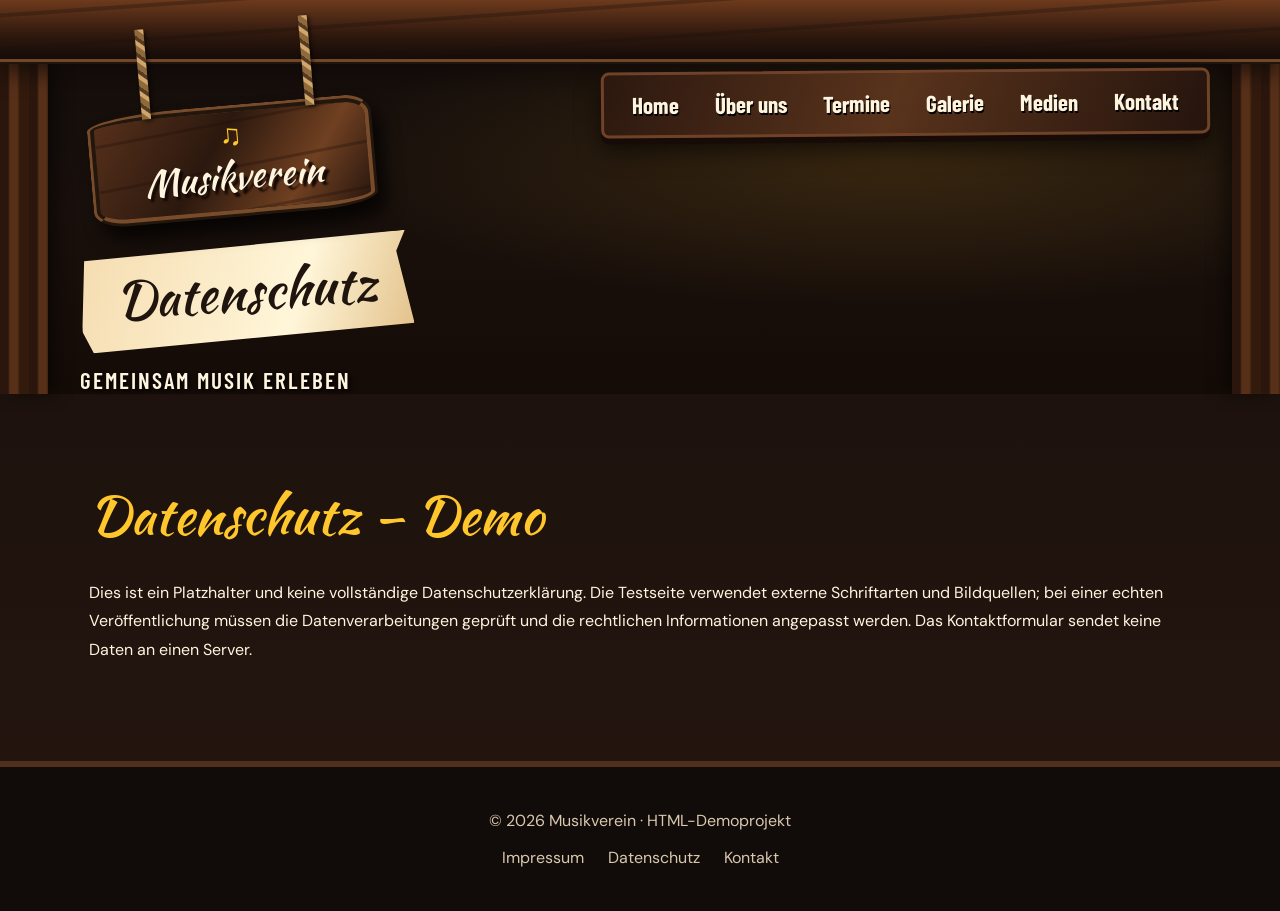
==== datenschutz.html @ 799cf987 "Add responsive music club demo: datenschutz.html" ====
<!doctype html><html lang="de"><head><meta charset="utf-8"><meta name="viewport" content="width=device-width,initial-scale=1"><meta name="description" content="Kreative HTML-Demowebseite für einen Musikverein – responsive und unabhängig von einem CMS."><title>Datenschutz | Musikverein Demo</title><link rel="stylesheet" href="assets/style.css"></head><body><div class="site"><header class="masthead inner-hero"><div class="timber-top"></div><div class="timber-side left"></div><div class="timber-side right"></div><div class="nav-wrap"><button class="menu-toggle" aria-label="Menü öffnen" aria-expanded="false" aria-controls="main-menu">☰</button><nav class="nav" id="main-menu" aria-label="Hauptnavigation"><a href="index.html" >Home</a><a href="ueber-uns.html" >Über uns</a><a href="termine.html" >Termine</a><a href="galerie.html" >Galerie</a><a href="medien.html" >Medien</a><a href="kontakt.html" >Kontakt</a></nav></div><div class="hanging-sign" aria-label="Musikverein"><div class="horn">♫</div><strong>Musikverein</strong></div><div class="hero-copy"><div class="brush-title"><h1>Datenschutz</h1></div><p>GEMEINSAM MUSIK ERLEBEN</p></div></header><main class="content"><h2 class="section-title">Datenschutz – Demo</h2><p>Dies ist ein Platzhalter und keine vollständige Datenschutzerklärung. Die Testseite verwendet externe Schriftarten und Bildquellen; bei einer echten Veröffentlichung müssen die Datenverarbeitungen geprüft und die rechtlichen Informationen angepasst werden. Das Kontaktformular sendet keine Daten an einen Server.</p></main><footer class="footer"><p>© <span id="year">2026</span> Musikverein · HTML-Demoprojekt</p><p><a href="impressum.html">Impressum</a> <a href="datenschutz.html">Datenschutz</a> <a href="kontakt.html">Kontakt</a></p></footer></div><script src="assets/script.js"></script><script>document.getElementById('year').textContent=new Date().getFullYear()</script></body></html>
---- assets/style.css ----
@import url('https://fonts.googleapis.com/css2?family=Barlow+Condensed:wght@400;500;600;700;800&family=DM+Sans:wght@400;500;600;700&family=Kaushan+Script&display=swap');
:root{--gold:#ffc72b;--cream:#fff5df;--dark:#21150f;--wood:#3b2113}*{box-sizing:border-box}html{scroll-behavior:smooth}body{margin:0;background:#160f0c;color:var(--cream);font-family:'DM Sans',sans-serif}a{color:inherit;text-decoration:none}button,input,textarea{font:inherit}.site{min-height:100vh;overflow:hidden;background:linear-gradient(#160f0c,#26160f)}.masthead{position:relative;min-height:690px;background:linear-gradient(180deg,rgba(10,7,5,.25),rgba(13,9,6,.1) 52%,rgba(19,10,5,.85)),url('https://images.unsplash.com/photo-1464822759023-fed622ff2c3b?auto=format&fit=crop&w=2000&q=85') center 46%/cover}.masthead:before{content:"";position:absolute;inset:0;pointer-events:none;background:radial-gradient(ellipse at 70% 40%,rgba(255,180,40,.14),transparent 45%)}.timber-top{position:absolute;top:0;left:0;right:0;height:64px;background:repeating-linear-gradient(176deg,transparent 0 13px,#1b100b55 14px 17px,transparent 18px 34px),linear-gradient(#6d3a1c,#30190e 58%,#140b08);box-shadow:0 10px 18px #100a08aa;border-bottom:5px ridge #75472a;z-index:2}.timber-side{position:absolute;top:0;bottom:0;width:48px;background:repeating-linear-gradient(90deg,#2a160c 0 8px,#583019 10px 17px,#321a0d 20px 29px);box-shadow:8px 0 18px #0007;z-index:1}.timber-side.left{left:0}.timber-side.right{right:0;box-shadow:-8px 0 18px #0007}.nav-wrap{position:relative;z-index:5;display:flex;justify-content:flex-end;max-width:1450px;margin:auto;padding:70px 70px 0 380px}.nav{display:flex;align-items:center;gap:4px;background:linear-gradient(110deg,#2c180f,#59331c 48%,#25140d);border:3px solid #704329;box-shadow:0 6px 0 #160b07,0 12px 24px #0009;border-radius:8px;padding:8px 12px;transform:rotate(-.5deg)}.nav a{font:700 23px 'Barlow Condensed',sans-serif;padding:8px 16px;white-space:nowrap;text-shadow:1px 2px #000}.nav a:hover,.nav a.active{color:#191009;background:var(--gold);clip-path:polygon(4% 0,100% 7%,96% 100%,0 92%);text-shadow:none}.menu-toggle{display:none}.hanging-sign{position:absolute;z-index:4;left:max(7%,calc((100% - 1300px)/2));top:110px;width:min(420px,37vw);transform:rotate(-5deg);background:repeating-linear-gradient(174deg,transparent 0 22px,#1d0d0750 23px 25px,transparent 26px 45px),linear-gradient(125deg,#56301b,#2b180e 42%,#704021 75%,#29170f);border:7px ridge #784c2a;border-radius:35% 10% 22% 12% / 13% 17% 13% 15%;padding:20px 25px 28px;text-align:center;box-shadow:8px 14px 18px #000b}.hanging-sign:before,.hanging-sign:after{content:"";position:absolute;bottom:100%;width:9px;height:130px;background:repeating-linear-gradient(40deg,#8d693b 0 5px,#d1a66a 6px 9px,#563b22 10px 13px);box-shadow:2px 2px 4px #0009}.hanging-sign:before{left:18%}.hanging-sign:after{right:18%}.hanging-sign .horn{font-size:49px;color:var(--gold);line-height:1}.hanging-sign strong{display:block;font:clamp(36px,4.2vw,65px) 'Kaushan Script',cursive;text-shadow:3px 4px 2px #120804}.hero-copy{position:relative;z-index:3;max-width:1260px;margin:245px auto 0;padding:0 70px}.brush-title{display:inline-block;max-width:720px;background:linear-gradient(110deg,#f5dcb0,#fff6d9 65%,#e3c18a);color:#1f150e;padding:18px 35px;transform:rotate(-4deg);clip-path:polygon(2% 9%,99% 0,96% 20%,100% 92%,3% 100%,0 78%);box-shadow:0 10px 20px #0005}.brush-title h1{margin:0;font:clamp(29px,4.4vw,64px) 'Kaushan Script',cursive;line-height:1.28}.brush-title h1 span{display:block;color:#68461a}.hero-copy p{font:600 23px 'Barlow Condensed',sans-serif;text-shadow:2px 2px 4px #000;letter-spacing:2px}.wood-deck{position:relative;z-index:4;margin:-55px auto 0;max-width:1400px;padding:24px 6% 34px;background:repeating-linear-gradient(178deg,transparent 0 21px,#120a0655 22px 26px,transparent 27px 51px),linear-gradient(110deg,#58331c,#2b190f 45%,#684025);border-top:12px ridge #7b4b2d;border-bottom:12px ridge #5c351c;box-shadow:0 -12px 24px #0009,0 15px 35px #0009}.quicklinks{display:grid;grid-template-columns:repeat(4,1fr);gap:22px}.quicklink{background:linear-gradient(140deg,#704325,#29180e 65%,#54321d);border:3px solid #86522e;border-radius:9px;box-shadow:inset 0 0 0 2px #2b160c,5px 8px 10px #0007;text-align:center;padding:18px 10px;transition:transform .2s}.quicklink:hover{transform:translateY(-6px)}.quicklink svg{width:38px;height:38px;stroke:var(--cream);stroke-width:1.7;fill:none;display:block;margin:0 auto 5px}.quicklink span{font:700 27px 'Barlow Condensed',sans-serif}.content{max-width:1150px;margin:auto;padding:60px 24px 80px}.section-title{font:clamp(34px,5vw,53px) 'Kaushan Script',cursive;color:var(--gold);margin:0 0 26px}.lead{font-size:19px;line-height:1.8;max-width:780px}.content p{line-height:1.8}.two-col{display:grid;grid-template-columns:1fr 1fr;gap:38px;align-items:center}.photo{width:100%;height:320px;object-fit:cover;border:8px solid #50301e;box-shadow:0 12px 30px #0008;transform:rotate(-1deg)}.panel{padding:28px;background:linear-gradient(135deg,#3c2417,#21140e);border:1px solid #6a452b;border-radius:5px}.button{display:inline-block;background:var(--gold);color:#20140b;font-weight:800;padding:12px 23px;border:0;border-radius:3px;cursor:pointer}.events{display:grid;gap:15px}.event{display:flex;gap:24px;align-items:center;padding:19px 22px;background:#342015;border-left:6px solid var(--gold)}.event time{color:var(--gold);font:800 28px 'Barlow Condensed',sans-serif;min-width:105px}.event h3{margin:0 0 5px}.event p{margin:0}.gallery{display:grid;grid-template-columns:repeat(3,1fr);gap:18px}.gallery button{padding:0;background:none;border:5px solid #62402b;cursor:pointer;overflow:hidden}.gallery img{width:100%;height:220px;object-fit:cover;display:block;transition:transform .3s}.gallery button:hover img{transform:scale(1.06)}dialog{max-width:min(95vw,1000px);border:0;padding:8px;background:#1a100b;color:white}dialog img{max-width:100%;max-height:80vh;display:block}dialog::backdrop{background:#000d}.close-dialog{float:right;background:var(--gold);border:0;padding:8px 15px;cursor:pointer}.footer{background:#110c09;border-top:6px solid #50301c;text-align:center;padding:27px 15px;color:#d9c7ae}.footer a{margin:0 10px}.footer a:hover{text-decoration:underline}.inner-hero{min-height:365px}.inner-hero .hero-copy{margin-top:105px}.inner-hero .hanging-sign{top:105px;width:285px;padding:8px}.inner-hero .hanging-sign:before,.inner-hero .hanging-sign:after{height:90px}.inner-hero .hanging-sign strong{font-size:36px}.inner-hero .hanging-sign .horn{font-size:30px}.inner-hero .brush-title h1{font-size:clamp(32px,4vw,53px)}.inner-hero .wood-deck{display:none}.contact-grid{display:grid;grid-template-columns:1fr 1fr;gap:30px}.field{display:block;margin:0 0 18px}.field span{display:block;margin-bottom:6px}.field input,.field textarea{width:100%;padding:12px;background:#fff9ed;color:#20150d;border:2px solid #9c754b}.notice{color:#e9c98a;font-size:14px}.video-placeholder{min-height:230px;display:grid;place-items:center;background:linear-gradient(#0008,#0008),url('https://images.unsplash.com/photo-1493225457124-a3eb161ffa5f?auto=format&fit=crop&w=1000&q=80') center/cover;text-align:center;border:4px solid #67452a}.video-placeholder strong{font:700 35px 'Barlow Condensed',sans-serif}@media(max-width:900px){.nav-wrap{padding:75px 28px 0;justify-content:flex-end}.nav a{font-size:20px;padding:7px 9px}.hanging-sign{left:35px;width:300px;top:140px}.hero-copy{margin-top:305px;padding:0 35px}.masthead{min-height:740px}.inner-hero{min-height:430px}.inner-hero .hero-copy{margin-top:230px}.quicklinks{gap:12px}}@media(max-width:650px){.timber-top{height:55px}.timber-side{width:19px}.masthead{min-height:650px;background-position:58% center}.nav-wrap{padding:67px 24px 0}.menu-toggle{display:block;background:var(--gold);border:3px solid #4a2a16;border-radius:4px;color:#1d120a;padding:8px 14px;font-size:26px;cursor:pointer;position:relative;z-index:10}.nav{display:none;position:absolute;top:120px;right:24px;left:24px;transform:none;flex-direction:column;align-items:stretch;padding:10px}.nav.open{display:flex}.nav a{font-size:25px;padding:10px 18px}.hanging-sign{top:95px;left:32px;width:225px;padding:8px 14px 12px;border-width:4px}.hanging-sign:before,.hanging-sign:after{height:80px;width:6px}.hanging-sign strong{font-size:32px}.hanging-sign .horn{font-size:28px}.hero-copy{margin-top:275px;padding:0 26px}.brush-title{padding:13px 22px}.brush-title h1{font-size:clamp(28px,8vw,44px)}.hero-copy p{font-size:18px}.wood-deck{margin:-22px 0 0;padding:23px 22px}.quicklinks{grid-template-columns:repeat(2,1fr);gap:13px}.quicklink{padding:14px 5px}.quicklink span{font-size:23px}.quicklink svg{width:30px;height:30px}.content{padding:42px 22px 65px}.two-col,.contact-grid{grid-template-columns:1fr}.gallery{grid-template-columns:repeat(2,1fr);gap:10px}.gallery img{height:155px}.event{gap:12px;padding:14px}.event time{font-size:22px;min-width:76px}.inner-hero{min-height:440px}.inner-hero .hero-copy{margin-top:230px}.inner-hero .hanging-sign{top:95px;width:210px}.inner-hero .hanging-sign strong{font-size:30px}.footer a{display:inline-block;margin:6px}}@media(prefers-reduced-motion:reduce){*,*:before,*:after{scroll-behavior:auto!important;transition:none!important}}
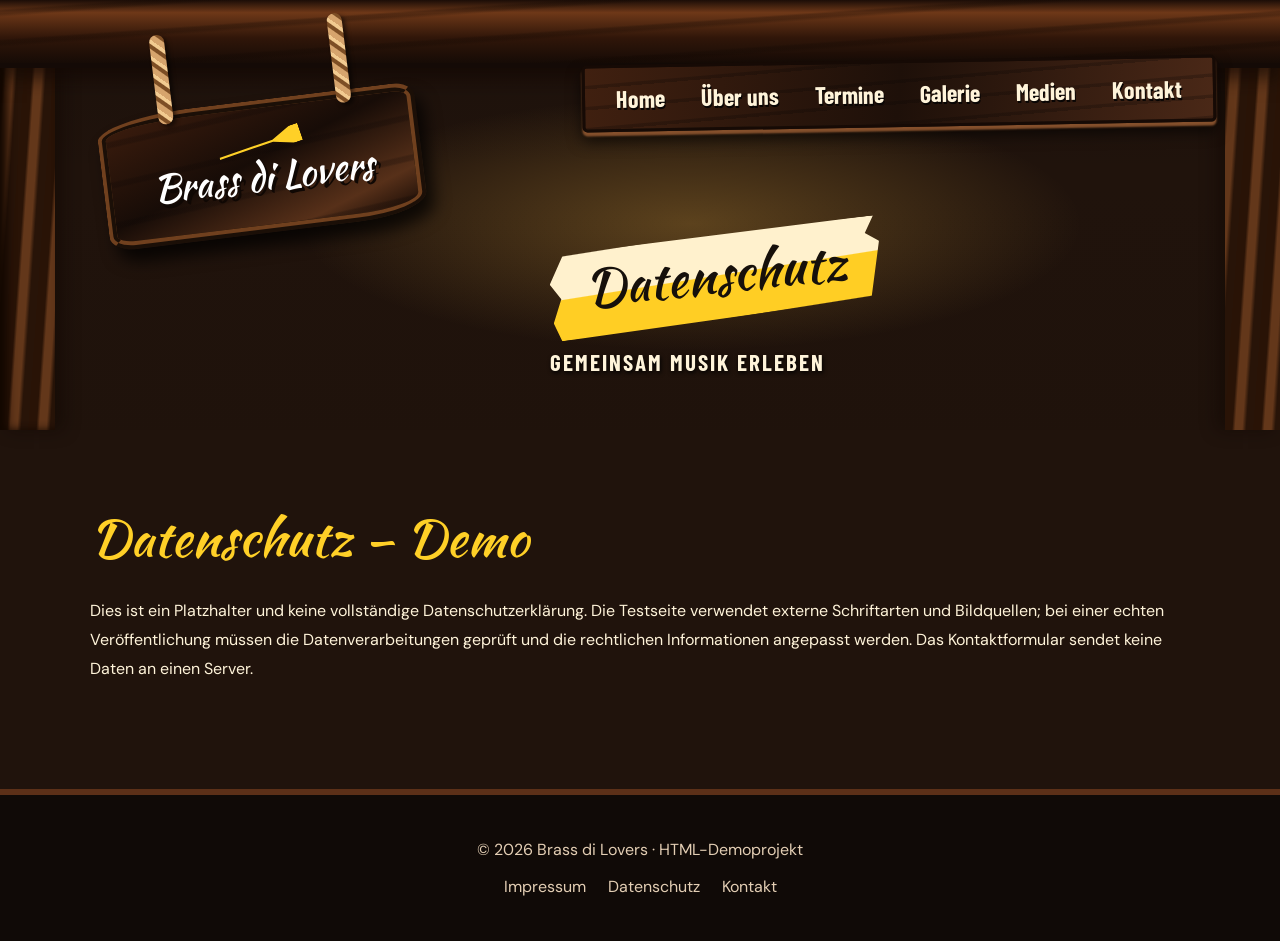
==== commit cc249cde: "Align page branding with Brass di Lovers reference" ====
--- a/datenschutz.html
+++ b/datenschutz.html
@@ -1 +1 @@
-<!doctype html><html lang="de"><head><meta charset="utf-8"><meta name="viewport" content="width=device-width,initial-scale=1"><meta name="description" content="Kreative HTML-Demowebseite für einen Musikverein – responsive und unabhängig von einem CMS."><title>Datenschutz | Musikverein Demo</title><link rel="stylesheet" href="assets/style.css"></head><body><div class="site"><header class="masthead inner-hero"><div class="timber-top"></div><div class="timber-side left"></div><div class="timber-side right"></div><div class="nav-wrap"><button class="menu-toggle" aria-label="Menü öffnen" aria-expanded="false" aria-controls="main-menu">☰</button><nav class="nav" id="main-menu" aria-label="Hauptnavigation"><a href="index.html" >Home</a><a href="ueber-uns.html" >Über uns</a><a href="termine.html" >Termine</a><a href="galerie.html" >Galerie</a><a href="medien.html" >Medien</a><a href="kontakt.html" >Kontakt</a></nav></div><div class="hanging-sign" aria-label="Musikverein"><div class="horn">♫</div><strong>Musikverein</strong></div><div class="hero-copy"><div class="brush-title"><h1>Datenschutz</h1></div><p>GEMEINSAM MUSIK ERLEBEN</p></div></header><main class="content"><h2 class="section-title">Datenschutz – Demo</h2><p>Dies ist ein Platzhalter und keine vollständige Datenschutzerklärung. Die Testseite verwendet externe Schriftarten und Bildquellen; bei einer echten Veröffentlichung müssen die Datenverarbeitungen geprüft und die rechtlichen Informationen angepasst werden. Das Kontaktformular sendet keine Daten an einen Server.</p></main><footer class="footer"><p>© <span id="year">2026</span> Musikverein · HTML-Demoprojekt</p><p><a href="impressum.html">Impressum</a> <a href="datenschutz.html">Datenschutz</a> <a href="kontakt.html">Kontakt</a></p></footer></div><script src="assets/script.js"></script><script>document.getElementById('year').textContent=new Date().getFullYear()</script></body></html>+<!doctype html><html lang="de"><head><meta charset="utf-8"><meta name="viewport" content="width=device-width,initial-scale=1"><meta name="description" content="Kreative HTML-Demowebseite für einen Musikverein – responsive und unabhängig von einem CMS."><title>Datenschutz | Brass di Lovers Demo</title><link rel="stylesheet" href="assets/style.css"></head><body><div class="site"><header class="masthead inner-hero"><div class="timber-top"></div><div class="timber-side left"></div><div class="timber-side right"></div><div class="nav-wrap"><button class="menu-toggle" aria-label="Menü öffnen" aria-expanded="false" aria-controls="main-menu">☰</button><nav class="nav" id="main-menu" aria-label="Hauptnavigation"><a href="index.html" >Home</a><a href="ueber-uns.html" >Über uns</a><a href="termine.html" >Termine</a><a href="galerie.html" >Galerie</a><a href="medien.html" >Medien</a><a href="kontakt.html" >Kontakt</a></nav></div><div class="hanging-sign" aria-label="Brass di Lovers"><div class="horn">♫</div><strong>Brass di Lovers</strong></div><div class="hero-copy"><div class="brush-title"><h1>Datenschutz</h1></div><p>GEMEINSAM MUSIK ERLEBEN</p></div></header><main class="content"><h2 class="section-title">Datenschutz – Demo</h2><p>Dies ist ein Platzhalter und keine vollständige Datenschutzerklärung. Die Testseite verwendet externe Schriftarten und Bildquellen; bei einer echten Veröffentlichung müssen die Datenverarbeitungen geprüft und die rechtlichen Informationen angepasst werden. Das Kontaktformular sendet keine Daten an einen Server.</p></main><footer class="footer"><p>© <span id="year">2026</span> Brass di Lovers · HTML-Demoprojekt</p><p><a href="impressum.html">Impressum</a> <a href="datenschutz.html">Datenschutz</a> <a href="kontakt.html">Kontakt</a></p></footer></div><script src="assets/script.js"></script><script>document.getElementById('year').textContent=new Date().getFullYear()</script></body></html>
--- a/assets/style.css
+++ b/assets/style.css
@@ -1,2 +1,5 @@
-@import url('https://fonts.googleapis.com/css2?family=Barlow+Condensed:wght@400;500;600;700;800&family=DM+Sans:wght@400;500;600;700&family=Kaushan+Script&display=swap');
-:root{--gold:#ffc72b;--cream:#fff5df;--dark:#21150f;--wood:#3b2113}*{box-sizing:border-box}html{scroll-behavior:smooth}body{margin:0;background:#160f0c;color:var(--cream);font-family:'DM Sans',sans-serif}a{color:inherit;text-decoration:none}button,input,textarea{font:inherit}.site{min-height:100vh;overflow:hidden;background:linear-gradient(#160f0c,#26160f)}.masthead{position:relative;min-height:690px;background:linear-gradient(180deg,rgba(10,7,5,.25),rgba(13,9,6,.1) 52%,rgba(19,10,5,.85)),url('https://images.unsplash.com/photo-1464822759023-fed622ff2c3b?auto=format&fit=crop&w=2000&q=85') center 46%/cover}.masthead:before{content:"";position:absolute;inset:0;pointer-events:none;background:radial-gradient(ellipse at 70% 40%,rgba(255,180,40,.14),transparent 45%)}.timber-top{position:absolute;top:0;left:0;right:0;height:64px;background:repeating-linear-gradient(176deg,transparent 0 13px,#1b100b55 14px 17px,transparent 18px 34px),linear-gradient(#6d3a1c,#30190e 58%,#140b08);box-shadow:0 10px 18px #100a08aa;border-bottom:5px ridge #75472a;z-index:2}.timber-side{position:absolute;top:0;bottom:0;width:48px;background:repeating-linear-gradient(90deg,#2a160c 0 8px,#583019 10px 17px,#321a0d 20px 29px);box-shadow:8px 0 18px #0007;z-index:1}.timber-side.left{left:0}.timber-side.right{right:0;box-shadow:-8px 0 18px #0007}.nav-wrap{position:relative;z-index:5;display:flex;justify-content:flex-end;max-width:1450px;margin:auto;padding:70px 70px 0 380px}.nav{display:flex;align-items:center;gap:4px;background:linear-gradient(110deg,#2c180f,#59331c 48%,#25140d);border:3px solid #704329;box-shadow:0 6px 0 #160b07,0 12px 24px #0009;border-radius:8px;padding:8px 12px;transform:rotate(-.5deg)}.nav a{font:700 23px 'Barlow Condensed',sans-serif;padding:8px 16px;white-space:nowrap;text-shadow:1px 2px #000}.nav a:hover,.nav a.active{color:#191009;background:var(--gold);clip-path:polygon(4% 0,100% 7%,96% 100%,0 92%);text-shadow:none}.menu-toggle{display:none}.hanging-sign{position:absolute;z-index:4;left:max(7%,calc((100% - 1300px)/2));top:110px;width:min(420px,37vw);transform:rotate(-5deg);background:repeating-linear-gradient(174deg,transparent 0 22px,#1d0d0750 23px 25px,transparent 26px 45px),linear-gradient(125deg,#56301b,#2b180e 42%,#704021 75%,#29170f);border:7px ridge #784c2a;border-radius:35% 10% 22% 12% / 13% 17% 13% 15%;padding:20px 25px 28px;text-align:center;box-shadow:8px 14px 18px #000b}.hanging-sign:before,.hanging-sign:after{content:"";position:absolute;bottom:100%;width:9px;height:130px;background:repeating-linear-gradient(40deg,#8d693b 0 5px,#d1a66a 6px 9px,#563b22 10px 13px);box-shadow:2px 2px 4px #0009}.hanging-sign:before{left:18%}.hanging-sign:after{right:18%}.hanging-sign .horn{font-size:49px;color:var(--gold);line-height:1}.hanging-sign strong{display:block;font:clamp(36px,4.2vw,65px) 'Kaushan Script',cursive;text-shadow:3px 4px 2px #120804}.hero-copy{position:relative;z-index:3;max-width:1260px;margin:245px auto 0;padding:0 70px}.brush-title{display:inline-block;max-width:720px;background:linear-gradient(110deg,#f5dcb0,#fff6d9 65%,#e3c18a);color:#1f150e;padding:18px 35px;transform:rotate(-4deg);clip-path:polygon(2% 9%,99% 0,96% 20%,100% 92%,3% 100%,0 78%);box-shadow:0 10px 20px #0005}.brush-title h1{margin:0;font:clamp(29px,4.4vw,64px) 'Kaushan Script',cursive;line-height:1.28}.brush-title h1 span{display:block;color:#68461a}.hero-copy p{font:600 23px 'Barlow Condensed',sans-serif;text-shadow:2px 2px 4px #000;letter-spacing:2px}.wood-deck{position:relative;z-index:4;margin:-55px auto 0;max-width:1400px;padding:24px 6% 34px;background:repeating-linear-gradient(178deg,transparent 0 21px,#120a0655 22px 26px,transparent 27px 51px),linear-gradient(110deg,#58331c,#2b190f 45%,#684025);border-top:12px ridge #7b4b2d;border-bottom:12px ridge #5c351c;box-shadow:0 -12px 24px #0009,0 15px 35px #0009}.quicklinks{display:grid;grid-template-columns:repeat(4,1fr);gap:22px}.quicklink{background:linear-gradient(140deg,#704325,#29180e 65%,#54321d);border:3px solid #86522e;border-radius:9px;box-shadow:inset 0 0 0 2px #2b160c,5px 8px 10px #0007;text-align:center;padding:18px 10px;transition:transform .2s}.quicklink:hover{transform:translateY(-6px)}.quicklink svg{width:38px;height:38px;stroke:var(--cream);stroke-width:1.7;fill:none;display:block;margin:0 auto 5px}.quicklink span{font:700 27px 'Barlow Condensed',sans-serif}.content{max-width:1150px;margin:auto;padding:60px 24px 80px}.section-title{font:clamp(34px,5vw,53px) 'Kaushan Script',cursive;color:var(--gold);margin:0 0 26px}.lead{font-size:19px;line-height:1.8;max-width:780px}.content p{line-height:1.8}.two-col{display:grid;grid-template-columns:1fr 1fr;gap:38px;align-items:center}.photo{width:100%;height:320px;object-fit:cover;border:8px solid #50301e;box-shadow:0 12px 30px #0008;transform:rotate(-1deg)}.panel{padding:28px;background:linear-gradient(135deg,#3c2417,#21140e);border:1px solid #6a452b;border-radius:5px}.button{display:inline-block;background:var(--gold);color:#20140b;font-weight:800;padding:12px 23px;border:0;border-radius:3px;cursor:pointer}.events{display:grid;gap:15px}.event{display:flex;gap:24px;align-items:center;padding:19px 22px;background:#342015;border-left:6px solid var(--gold)}.event time{color:var(--gold);font:800 28px 'Barlow Condensed',sans-serif;min-width:105px}.event h3{margin:0 0 5px}.event p{margin:0}.gallery{display:grid;grid-template-columns:repeat(3,1fr);gap:18px}.gallery button{padding:0;background:none;border:5px solid #62402b;cursor:pointer;overflow:hidden}.gallery img{width:100%;height:220px;object-fit:cover;display:block;transition:transform .3s}.gallery button:hover img{transform:scale(1.06)}dialog{max-width:min(95vw,1000px);border:0;padding:8px;background:#1a100b;color:white}dialog img{max-width:100%;max-height:80vh;display:block}dialog::backdrop{background:#000d}.close-dialog{float:right;background:var(--gold);border:0;padding:8px 15px;cursor:pointer}.footer{background:#110c09;border-top:6px solid #50301c;text-align:center;padding:27px 15px;color:#d9c7ae}.footer a{margin:0 10px}.footer a:hover{text-decoration:underline}.inner-hero{min-height:365px}.inner-hero .hero-copy{margin-top:105px}.inner-hero .hanging-sign{top:105px;width:285px;padding:8px}.inner-hero .hanging-sign:before,.inner-hero .hanging-sign:after{height:90px}.inner-hero .hanging-sign strong{font-size:36px}.inner-hero .hanging-sign .horn{font-size:30px}.inner-hero .brush-title h1{font-size:clamp(32px,4vw,53px)}.inner-hero .wood-deck{display:none}.contact-grid{display:grid;grid-template-columns:1fr 1fr;gap:30px}.field{display:block;margin:0 0 18px}.field span{display:block;margin-bottom:6px}.field input,.field textarea{width:100%;padding:12px;background:#fff9ed;color:#20150d;border:2px solid #9c754b}.notice{color:#e9c98a;font-size:14px}.video-placeholder{min-height:230px;display:grid;place-items:center;background:linear-gradient(#0008,#0008),url('https://images.unsplash.com/photo-1493225457124-a3eb161ffa5f?auto=format&fit=crop&w=1000&q=80') center/cover;text-align:center;border:4px solid #67452a}.video-placeholder strong{font:700 35px 'Barlow Condensed',sans-serif}@media(max-width:900px){.nav-wrap{padding:75px 28px 0;justify-content:flex-end}.nav a{font-size:20px;padding:7px 9px}.hanging-sign{left:35px;width:300px;top:140px}.hero-copy{margin-top:305px;padding:0 35px}.masthead{min-height:740px}.inner-hero{min-height:430px}.inner-hero .hero-copy{margin-top:230px}.quicklinks{gap:12px}}@media(max-width:650px){.timber-top{height:55px}.timber-side{width:19px}.masthead{min-height:650px;background-position:58% center}.nav-wrap{padding:67px 24px 0}.menu-toggle{display:block;background:var(--gold);border:3px solid #4a2a16;border-radius:4px;color:#1d120a;padding:8px 14px;font-size:26px;cursor:pointer;position:relative;z-index:10}.nav{display:none;position:absolute;top:120px;right:24px;left:24px;transform:none;flex-direction:column;align-items:stretch;padding:10px}.nav.open{display:flex}.nav a{font-size:25px;padding:10px 18px}.hanging-sign{top:95px;left:32px;width:225px;padding:8px 14px 12px;border-width:4px}.hanging-sign:before,.hanging-sign:after{height:80px;width:6px}.hanging-sign strong{font-size:32px}.hanging-sign .horn{font-size:28px}.hero-copy{margin-top:275px;padding:0 26px}.brush-title{padding:13px 22px}.brush-title h1{font-size:clamp(28px,8vw,44px)}.hero-copy p{font-size:18px}.wood-deck{margin:-22px 0 0;padding:23px 22px}.quicklinks{grid-template-columns:repeat(2,1fr);gap:13px}.quicklink{padding:14px 5px}.quicklink span{font-size:23px}.quicklink svg{width:30px;height:30px}.content{padding:42px 22px 65px}.two-col,.contact-grid{grid-template-columns:1fr}.gallery{grid-template-columns:repeat(2,1fr);gap:10px}.gallery img{height:155px}.event{gap:12px;padding:14px}.event time{font-size:22px;min-width:76px}.inner-hero{min-height:440px}.inner-hero .hero-copy{margin-top:230px}.inner-hero .hanging-sign{top:95px;width:210px}.inner-hero .hanging-sign strong{font-size:30px}.footer a{display:inline-block;margin:6px}}@media(prefers-reduced-motion:reduce){*,*:before,*:after{scroll-behavior:auto!important;transition:none!important}}+@import url('https://fonts.googleapis.com/css2?family=Barlow+Condensed:wght@500;600;700;800&family=DM+Sans:wght@400;500;600;700&family=Kaushan+Script&display=swap');
+:root{--gold:#ffd027;--cream:#fff4da;--wood:#2b170d}*{box-sizing:border-box}html{scroll-behavior:smooth}body{margin:0;background:#160e09;color:var(--cream);font-family:'DM Sans',sans-serif}a{color:inherit;text-decoration:none}button,input,textarea{font:inherit}.site{overflow:hidden;background:#20130c}.masthead{position:relative;isolation:isolate;min-height:740px;background:linear-gradient(180deg,#130c0855 0%,#130c0800 40%,#1c10083d 100%),url('https://images.unsplash.com/photo-1500534623283-312aade485b7?auto=format&fit=crop&w=2000&q=90') center 53%/cover}.masthead:after{content:"";position:absolute;z-index:-1;inset:0;background:radial-gradient(ellipse at 54% 52%,#ffc14b45,transparent 40%)}.timber-top{position:absolute;z-index:3;top:0;left:0;right:0;height:68px;background:repeating-linear-gradient(176deg,transparent 0 9px,#11080345 11px 14px,transparent 17px 30px),linear-gradient(180deg,#1b0d07,#6e3818 20%,#301609 60%,#160b06);border-bottom:5px solid #140a06;box-shadow:0 10px 17px #120803b8}.timber-side{position:absolute;z-index:2;top:0;bottom:0;width:55px;background:repeating-linear-gradient(94deg,#291306 0 8px,#63371a 11px 18px,#281408 22px 29px);box-shadow:inset 7px 0 10px #120701,8px 0 16px #10060277}.timber-side.left{left:0}.timber-side.right{right:0;box-shadow:-8px 0 16px #10060277}.nav-wrap{position:relative;z-index:10;max-width:1500px;margin:auto;display:flex;justify-content:flex-end;padding:60px 64px 0 520px}.nav{display:flex;gap:4px;align-items:center;padding:8px 15px;background:repeating-linear-gradient(176deg,transparent 0 17px,#0b060440 18px 21px),linear-gradient(95deg,#402010,#1e1009 50%,#4a2817);border:3px solid #160a05;border-radius:5px;box-shadow:0 4px 2px #85502c,0 9px 15px #000a;transform:rotate(-1deg)}.nav a{font:700 24px 'Barlow Condensed',sans-serif;white-space:nowrap;padding:8px 16px;text-shadow:1px 2px #080504}.nav a:hover,.nav a.active{color:#1c1209;text-shadow:none;background:var(--gold);clip-path:polygon(5% 4%,98% 0,100% 93%,2% 100%)}.menu-toggle{display:none}.hanging-sign{position:absolute;z-index:5;top:115px;left:8%;width:445px;max-width:42vw;min-height:205px;display:flex;flex-direction:column;justify-content:center;align-items:center;padding:28px 15px;transform:rotate(-7deg);background:repeating-linear-gradient(174deg,transparent 0 15px,#0c06053d 17px 21px,transparent 23px 40px),linear-gradient(160deg,#3b1c0d,#170c07 46%,#573019 82%,#1b0d06);border:8px ridge #70401e;border-radius:32% 7% 22% 8%/17% 11% 17% 11%;box-shadow:7px 13px 16px #000b;text-align:center}.hanging-sign:before,.hanging-sign:after{content:"";position:absolute;bottom:96%;height:135px;width:15px;border-radius:8px;background:repeating-linear-gradient(42deg,#d6a46d 0 5px,#7d4e25 6px 9px,#f2cb91 10px 13px);box-shadow:3px 3px 4px #0008}.hanging-sign:before{left:18%}.hanging-sign:after{right:18%}.hanging-sign .horn{font-size:0;height:30px;width:140px;margin:0 0 3px;background:var(--gold);clip-path:polygon(0 44%,66% 44%,90% 0,100% 0,100% 100%,90% 100%,66% 56%,0 56%);transform:rotate(-12deg)}.hanging-sign strong{display:block;font:clamp(36px,4vw,61px)/1.05 'Kaushan Script',cursive;color:#fff;text-shadow:3px 4px #100804;max-width:100%}.hero-copy{position:relative;z-index:4;max-width:1400px;margin:280px auto 0;padding:0 9%}.brush-title{display:inline-block;max-width:660px;transform:rotate(-6deg);padding:14px 35px 20px;background:linear-gradient(177deg,transparent 0 8%,#fff1cd 9% 47%,#ffce24 48% 87%,transparent 88%);clip-path:polygon(5% 7%,99% 0,96% 18%,100% 28%,96% 88%,2% 100%,0 80%,3% 55%,0 38%)}.brush-title h1{font:clamp(35px,4.1vw,65px)/1.15 'Kaushan Script',cursive;color:#16100b;margin:0}.brush-title h1 span{display:block;color:#211308}.hero-copy p{font:700 23px 'Barlow Condensed',sans-serif;letter-spacing:2px;text-shadow:1px 2px 4px #000}.wood-deck{position:relative;z-index:6;margin:-70px auto 0;padding:23px max(5%,calc((100% - 1240px)/2)) 35px;background:repeating-linear-gradient(176deg,transparent 0 22px,#10080377 24px 28px,transparent 31px 48px),linear-gradient(90deg,#47220f,#794323 30%,#281207 65%,#5b2f17);border-top:14px ridge #704024;border-bottom:12px ridge #42200f;box-shadow:0 -9px 25px #0008,0 12px 25px #0007}.quicklinks{display:grid;grid-template-columns:repeat(4,minmax(0,1fr));gap:22px}.quicklink{display:flex;flex-direction:column;align-items:center;justify-content:center;min-height:112px;background:repeating-linear-gradient(176deg,transparent 0 12px,#140a0640 14px 16px),linear-gradient(135deg,#6d3b1d,#271308 70%,#563019);border:4px ridge #a36a39;border-radius:7px;box-shadow:0 5px 12px #000a,inset 0 0 0 2px #170b06;text-align:center;transition:transform .2s}.quicklink:hover{transform:translateY(-4px)}.quicklink svg{width:40px;height:40px;stroke:white;stroke-width:1.8;fill:none}.quicklink span{font:700 27px 'Barlow Condensed',sans-serif}.content{max-width:1150px;margin:auto;padding:70px 25px 90px}.section-title{font:clamp(32px,4vw,52px) 'Kaushan Script',cursive;color:var(--gold);margin:0 0 22px}.lead{font-size:19px;line-height:1.75}.content p{line-height:1.8}.two-col,.contact-grid{display:grid;grid-template-columns:1fr 1fr;gap:38px;align-items:center}.photo{width:100%;height:320px;object-fit:cover;border:9px ridge #684021;box-shadow:0 10px 25px #0008;transform:rotate(-1deg)}.panel{padding:28px;background:#342014;border-left:5px solid #ad7637}.button{display:inline-block;padding:12px 24px;background:var(--gold);color:#201309;font-weight:800;border:0;cursor:pointer}.events{display:grid;gap:15px}.event{display:flex;gap:22px;align-items:center;padding:18px;background:#362014;border-left:6px solid var(--gold)}.event time{font:800 27px 'Barlow Condensed',sans-serif;color:var(--gold);min-width:105px}.event h3,.event p{margin:0}.gallery{display:grid;grid-template-columns:repeat(3,1fr);gap:18px}.gallery button{padding:0;background:none;border:5px solid #68452b;cursor:pointer}.gallery img{display:block;width:100%;height:220px;object-fit:cover}dialog{max-width:95vw;border:0;background:#160e09;padding:10px;color:white}dialog img{max-width:100%;max-height:80vh}.close-dialog{float:right;background:var(--gold);border:0;padding:8px}.footer{background:#100a07;border-top:6px solid #5c3018;text-align:center;padding:28px 15px;color:#e3ceb4}.footer a{margin:0 9px}.inner-hero{min-height:430px}.inner-hero .hanging-sign{width:320px;min-height:125px;top:100px}.inner-hero .hanging-sign:before,.inner-hero .hanging-sign:after{height:90px}.inner-hero .hanging-sign strong{font-size:38px}.inner-hero .hanging-sign .horn{height:18px;width:85px}.inner-hero .hero-copy{margin-top:105px;padding-left:43%}.inner-hero .brush-title h1{font-size:clamp(32px,4vw,54px)}.field{display:block;margin-bottom:18px}.field span{display:block;margin-bottom:6px}.field input,.field textarea{width:100%;padding:12px;background:#fff8ed;color:#20150d;border:2px solid #9c754b}.notice{color:#e9c98a;font-size:14px}.video-placeholder{min-height:230px;display:grid;place-items:center;background:linear-gradient(#0008,#0008),url('https://images.unsplash.com/photo-1493225457124-a3eb161ffa5f?auto=format&fit=crop&w=1000&q=80') center/cover;border:4px solid #67452a}.video-placeholder strong{font:700 35px 'Barlow Condensed',sans-serif}
+@media(max-width:1050px){.nav-wrap{padding-left:330px;padding-right:35px}.nav a{font-size:21px;padding:7px 10px}.hanging-sign{width:335px;top:120px}.hero-copy{margin-top:285px}.masthead{min-height:720px}}
+@media(max-width:700px){.timber-top{height:48px}.timber-side{width:16px}.masthead{min-height:690px;background-position:57% center}.nav-wrap{padding:58px 26px 0}.menu-toggle{display:block;z-index:12;position:relative;background:#ffcf27;border:3px solid #3c200e;color:#211205;font-size:24px;width:52px;height:49px;cursor:pointer;box-shadow:0 4px 9px #0007}.nav{display:none;position:absolute;z-index:11;top:110px;right:24px;left:24px;flex-direction:column;align-items:stretch;transform:none;padding:12px}.nav.open{display:flex}.nav a{font-size:25px;padding:11px 15px}.hanging-sign{top:104px;left:7%;width:min(270px,65vw);max-width:none;min-height:128px;padding:12px 10px;border-width:5px}.hanging-sign:before,.hanging-sign:after{height:70px;width:9px}.hanging-sign strong{font-size:clamp(29px,7vw,40px)}.hanging-sign .horn{height:17px;width:85px}.hero-copy{margin-top:300px;padding:0 8%}.brush-title{padding:15px 23px 22px;max-width:100%}.brush-title h1{font-size:clamp(30px,8vw,46px)}.hero-copy p{font-size:17px;letter-spacing:1px}.wood-deck{margin:-22px 0 0;padding:22px 18px 28px}.quicklinks{grid-template-columns:repeat(2,minmax(0,1fr));gap:12px}.quicklink{min-height:98px}.quicklink span{font-size:23px}.quicklink svg{width:32px;height:32px}.content{padding:48px 22px 70px}.two-col,.contact-grid{grid-template-columns:1fr}.gallery{grid-template-columns:repeat(2,1fr);gap:10px}.gallery img{height:150px}.event{gap:12px;padding:14px}.event time{font-size:21px;min-width:75px}.inner-hero{min-height:430px}.inner-hero .hanging-sign{top:105px;width:235px;min-height:100px}.inner-hero .hanging-sign strong{font-size:29px}.inner-hero .hero-copy{margin-top:250px;padding:0 8%}.inner-hero .brush-title h1{font-size:35px}.footer a{display:inline-block;margin:5px}}
+@media(prefers-reduced-motion:reduce){*,*:before,*:after{scroll-behavior:auto!important;transition:none!important}}
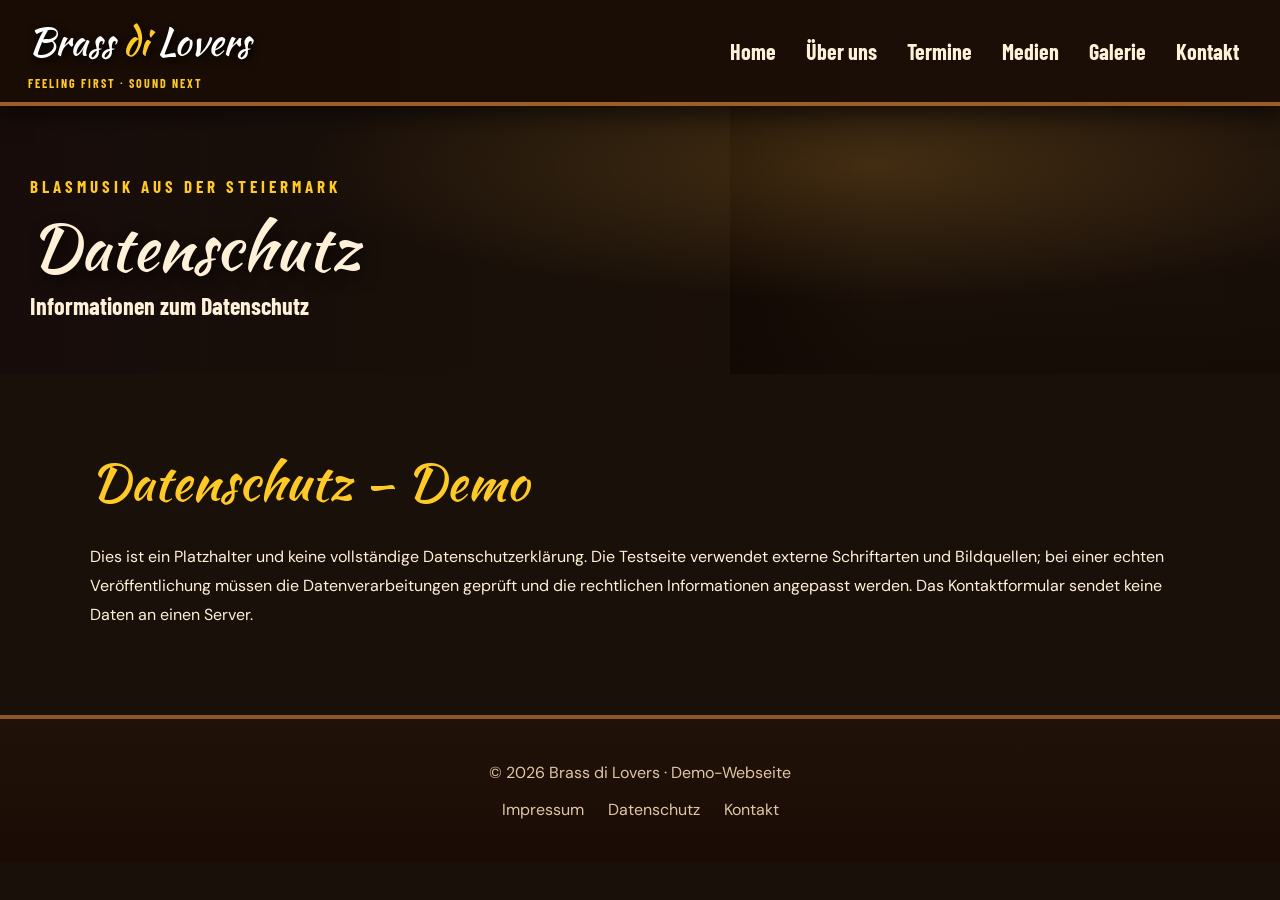
==== commit 62cab667: "Publish responsive redesign: Datenschutz" ====
--- a/datenschutz.html
+++ b/datenschutz.html
@@ -1 +1 @@
-<!doctype html><html lang="de"><head><meta charset="utf-8"><meta name="viewport" content="width=device-width,initial-scale=1"><meta name="description" content="Kreative HTML-Demowebseite für einen Musikverein – responsive und unabhängig von einem CMS."><title>Datenschutz | Brass di Lovers Demo</title><link rel="stylesheet" href="assets/style.css"></head><body><div class="site"><header class="masthead inner-hero"><div class="timber-top"></div><div class="timber-side left"></div><div class="timber-side right"></div><div class="nav-wrap"><button class="menu-toggle" aria-label="Menü öffnen" aria-expanded="false" aria-controls="main-menu">☰</button><nav class="nav" id="main-menu" aria-label="Hauptnavigation"><a href="index.html" >Home</a><a href="ueber-uns.html" >Über uns</a><a href="termine.html" >Termine</a><a href="galerie.html" >Galerie</a><a href="medien.html" >Medien</a><a href="kontakt.html" >Kontakt</a></nav></div><div class="hanging-sign" aria-label="Brass di Lovers"><div class="horn">♫</div><strong>Brass di Lovers</strong></div><div class="hero-copy"><div class="brush-title"><h1>Datenschutz</h1></div><p>GEMEINSAM MUSIK ERLEBEN</p></div></header><main class="content"><h2 class="section-title">Datenschutz – Demo</h2><p>Dies ist ein Platzhalter und keine vollständige Datenschutzerklärung. Die Testseite verwendet externe Schriftarten und Bildquellen; bei einer echten Veröffentlichung müssen die Datenverarbeitungen geprüft und die rechtlichen Informationen angepasst werden. Das Kontaktformular sendet keine Daten an einen Server.</p></main><footer class="footer"><p>© <span id="year">2026</span> Brass di Lovers · HTML-Demoprojekt</p><p><a href="impressum.html">Impressum</a> <a href="datenschutz.html">Datenschutz</a> <a href="kontakt.html">Kontakt</a></p></footer></div><script src="assets/script.js"></script><script>document.getElementById('year').textContent=new Date().getFullYear()</script></body></html>+<!doctype html><html lang="de"><head><meta charset="utf-8"><meta name="viewport" content="width=device-width,initial-scale=1"><meta name="description" content="Kreative responsive Demo-Webseite für Brass di Lovers, Musik aus Murau und Murtal."><title>Datenschutz | Brass di Lovers</title><link rel="stylesheet" href="assets/style.css"></head><body><header class="site-header"><div class="header-inner"><a class="brand" href="index.html" aria-label="Startseite Brass di Lovers"><strong>Brass <em>di</em> Lovers</strong><small>Feeling first · Sound next</small></a><button class="menu-toggle" aria-label="Menü öffnen" aria-expanded="false" aria-controls="main-menu">☰</button><nav class="nav" id="main-menu" aria-label="Hauptnavigation"><a href="index.html" >Home</a><a href="ueber-uns.html" >Über uns</a><a href="termine.html" >Termine</a><a href="medien.html" >Medien</a><a href="galerie.html" >Galerie</a><a href="kontakt.html" >Kontakt</a></nav></div></header><section class="hero inner-hero"><div class="hero-photo" aria-hidden="true"></div><div class="hero-inner"><p class="eyebrow">Blasmusik aus der Steiermark</p><h1>Datenschutz</h1><p class="hero-sub">Informationen zum Datenschutz</p></div></section><main class="section"><h2 class="section-title">Datenschutz – Demo</h2><p>Dies ist ein Platzhalter und keine vollständige Datenschutzerklärung. Die Testseite verwendet externe Schriftarten und Bildquellen; bei einer echten Veröffentlichung müssen die Datenverarbeitungen geprüft und die rechtlichen Informationen angepasst werden. Das Kontaktformular sendet keine Daten an einen Server.</p></main><footer class="footer"><p>© <span id="year">2026</span> Brass di Lovers · Demo-Webseite</p><p><a href="impressum.html">Impressum</a> <a href="datenschutz.html">Datenschutz</a> <a href="kontakt.html">Kontakt</a></p></footer><script src="assets/script.js"></script><script>document.getElementById('year').textContent=new Date().getFullYear()</script></body></html>
--- a/assets/style.css
+++ b/assets/style.css
@@ -1,5 +1,5 @@
-@import url('https://fonts.googleapis.com/css2?family=Barlow+Condensed:wght@500;600;700;800&family=DM+Sans:wght@400;500;600;700&family=Kaushan+Script&display=swap');
-:root{--gold:#ffd027;--cream:#fff4da;--wood:#2b170d}*{box-sizing:border-box}html{scroll-behavior:smooth}body{margin:0;background:#160e09;color:var(--cream);font-family:'DM Sans',sans-serif}a{color:inherit;text-decoration:none}button,input,textarea{font:inherit}.site{overflow:hidden;background:#20130c}.masthead{position:relative;isolation:isolate;min-height:740px;background:linear-gradient(180deg,#130c0855 0%,#130c0800 40%,#1c10083d 100%),url('https://images.unsplash.com/photo-1500534623283-312aade485b7?auto=format&fit=crop&w=2000&q=90') center 53%/cover}.masthead:after{content:"";position:absolute;z-index:-1;inset:0;background:radial-gradient(ellipse at 54% 52%,#ffc14b45,transparent 40%)}.timber-top{position:absolute;z-index:3;top:0;left:0;right:0;height:68px;background:repeating-linear-gradient(176deg,transparent 0 9px,#11080345 11px 14px,transparent 17px 30px),linear-gradient(180deg,#1b0d07,#6e3818 20%,#301609 60%,#160b06);border-bottom:5px solid #140a06;box-shadow:0 10px 17px #120803b8}.timber-side{position:absolute;z-index:2;top:0;bottom:0;width:55px;background:repeating-linear-gradient(94deg,#291306 0 8px,#63371a 11px 18px,#281408 22px 29px);box-shadow:inset 7px 0 10px #120701,8px 0 16px #10060277}.timber-side.left{left:0}.timber-side.right{right:0;box-shadow:-8px 0 16px #10060277}.nav-wrap{position:relative;z-index:10;max-width:1500px;margin:auto;display:flex;justify-content:flex-end;padding:60px 64px 0 520px}.nav{display:flex;gap:4px;align-items:center;padding:8px 15px;background:repeating-linear-gradient(176deg,transparent 0 17px,#0b060440 18px 21px),linear-gradient(95deg,#402010,#1e1009 50%,#4a2817);border:3px solid #160a05;border-radius:5px;box-shadow:0 4px 2px #85502c,0 9px 15px #000a;transform:rotate(-1deg)}.nav a{font:700 24px 'Barlow Condensed',sans-serif;white-space:nowrap;padding:8px 16px;text-shadow:1px 2px #080504}.nav a:hover,.nav a.active{color:#1c1209;text-shadow:none;background:var(--gold);clip-path:polygon(5% 4%,98% 0,100% 93%,2% 100%)}.menu-toggle{display:none}.hanging-sign{position:absolute;z-index:5;top:115px;left:8%;width:445px;max-width:42vw;min-height:205px;display:flex;flex-direction:column;justify-content:center;align-items:center;padding:28px 15px;transform:rotate(-7deg);background:repeating-linear-gradient(174deg,transparent 0 15px,#0c06053d 17px 21px,transparent 23px 40px),linear-gradient(160deg,#3b1c0d,#170c07 46%,#573019 82%,#1b0d06);border:8px ridge #70401e;border-radius:32% 7% 22% 8%/17% 11% 17% 11%;box-shadow:7px 13px 16px #000b;text-align:center}.hanging-sign:before,.hanging-sign:after{content:"";position:absolute;bottom:96%;height:135px;width:15px;border-radius:8px;background:repeating-linear-gradient(42deg,#d6a46d 0 5px,#7d4e25 6px 9px,#f2cb91 10px 13px);box-shadow:3px 3px 4px #0008}.hanging-sign:before{left:18%}.hanging-sign:after{right:18%}.hanging-sign .horn{font-size:0;height:30px;width:140px;margin:0 0 3px;background:var(--gold);clip-path:polygon(0 44%,66% 44%,90% 0,100% 0,100% 100%,90% 100%,66% 56%,0 56%);transform:rotate(-12deg)}.hanging-sign strong{display:block;font:clamp(36px,4vw,61px)/1.05 'Kaushan Script',cursive;color:#fff;text-shadow:3px 4px #100804;max-width:100%}.hero-copy{position:relative;z-index:4;max-width:1400px;margin:280px auto 0;padding:0 9%}.brush-title{display:inline-block;max-width:660px;transform:rotate(-6deg);padding:14px 35px 20px;background:linear-gradient(177deg,transparent 0 8%,#fff1cd 9% 47%,#ffce24 48% 87%,transparent 88%);clip-path:polygon(5% 7%,99% 0,96% 18%,100% 28%,96% 88%,2% 100%,0 80%,3% 55%,0 38%)}.brush-title h1{font:clamp(35px,4.1vw,65px)/1.15 'Kaushan Script',cursive;color:#16100b;margin:0}.brush-title h1 span{display:block;color:#211308}.hero-copy p{font:700 23px 'Barlow Condensed',sans-serif;letter-spacing:2px;text-shadow:1px 2px 4px #000}.wood-deck{position:relative;z-index:6;margin:-70px auto 0;padding:23px max(5%,calc((100% - 1240px)/2)) 35px;background:repeating-linear-gradient(176deg,transparent 0 22px,#10080377 24px 28px,transparent 31px 48px),linear-gradient(90deg,#47220f,#794323 30%,#281207 65%,#5b2f17);border-top:14px ridge #704024;border-bottom:12px ridge #42200f;box-shadow:0 -9px 25px #0008,0 12px 25px #0007}.quicklinks{display:grid;grid-template-columns:repeat(4,minmax(0,1fr));gap:22px}.quicklink{display:flex;flex-direction:column;align-items:center;justify-content:center;min-height:112px;background:repeating-linear-gradient(176deg,transparent 0 12px,#140a0640 14px 16px),linear-gradient(135deg,#6d3b1d,#271308 70%,#563019);border:4px ridge #a36a39;border-radius:7px;box-shadow:0 5px 12px #000a,inset 0 0 0 2px #170b06;text-align:center;transition:transform .2s}.quicklink:hover{transform:translateY(-4px)}.quicklink svg{width:40px;height:40px;stroke:white;stroke-width:1.8;fill:none}.quicklink span{font:700 27px 'Barlow Condensed',sans-serif}.content{max-width:1150px;margin:auto;padding:70px 25px 90px}.section-title{font:clamp(32px,4vw,52px) 'Kaushan Script',cursive;color:var(--gold);margin:0 0 22px}.lead{font-size:19px;line-height:1.75}.content p{line-height:1.8}.two-col,.contact-grid{display:grid;grid-template-columns:1fr 1fr;gap:38px;align-items:center}.photo{width:100%;height:320px;object-fit:cover;border:9px ridge #684021;box-shadow:0 10px 25px #0008;transform:rotate(-1deg)}.panel{padding:28px;background:#342014;border-left:5px solid #ad7637}.button{display:inline-block;padding:12px 24px;background:var(--gold);color:#201309;font-weight:800;border:0;cursor:pointer}.events{display:grid;gap:15px}.event{display:flex;gap:22px;align-items:center;padding:18px;background:#362014;border-left:6px solid var(--gold)}.event time{font:800 27px 'Barlow Condensed',sans-serif;color:var(--gold);min-width:105px}.event h3,.event p{margin:0}.gallery{display:grid;grid-template-columns:repeat(3,1fr);gap:18px}.gallery button{padding:0;background:none;border:5px solid #68452b;cursor:pointer}.gallery img{display:block;width:100%;height:220px;object-fit:cover}dialog{max-width:95vw;border:0;background:#160e09;padding:10px;color:white}dialog img{max-width:100%;max-height:80vh}.close-dialog{float:right;background:var(--gold);border:0;padding:8px}.footer{background:#100a07;border-top:6px solid #5c3018;text-align:center;padding:28px 15px;color:#e3ceb4}.footer a{margin:0 9px}.inner-hero{min-height:430px}.inner-hero .hanging-sign{width:320px;min-height:125px;top:100px}.inner-hero .hanging-sign:before,.inner-hero .hanging-sign:after{height:90px}.inner-hero .hanging-sign strong{font-size:38px}.inner-hero .hanging-sign .horn{height:18px;width:85px}.inner-hero .hero-copy{margin-top:105px;padding-left:43%}.inner-hero .brush-title h1{font-size:clamp(32px,4vw,54px)}.field{display:block;margin-bottom:18px}.field span{display:block;margin-bottom:6px}.field input,.field textarea{width:100%;padding:12px;background:#fff8ed;color:#20150d;border:2px solid #9c754b}.notice{color:#e9c98a;font-size:14px}.video-placeholder{min-height:230px;display:grid;place-items:center;background:linear-gradient(#0008,#0008),url('https://images.unsplash.com/photo-1493225457124-a3eb161ffa5f?auto=format&fit=crop&w=1000&q=80') center/cover;border:4px solid #67452a}.video-placeholder strong{font:700 35px 'Barlow Condensed',sans-serif}
-@media(max-width:1050px){.nav-wrap{padding-left:330px;padding-right:35px}.nav a{font-size:21px;padding:7px 10px}.hanging-sign{width:335px;top:120px}.hero-copy{margin-top:285px}.masthead{min-height:720px}}
-@media(max-width:700px){.timber-top{height:48px}.timber-side{width:16px}.masthead{min-height:690px;background-position:57% center}.nav-wrap{padding:58px 26px 0}.menu-toggle{display:block;z-index:12;position:relative;background:#ffcf27;border:3px solid #3c200e;color:#211205;font-size:24px;width:52px;height:49px;cursor:pointer;box-shadow:0 4px 9px #0007}.nav{display:none;position:absolute;z-index:11;top:110px;right:24px;left:24px;flex-direction:column;align-items:stretch;transform:none;padding:12px}.nav.open{display:flex}.nav a{font-size:25px;padding:11px 15px}.hanging-sign{top:104px;left:7%;width:min(270px,65vw);max-width:none;min-height:128px;padding:12px 10px;border-width:5px}.hanging-sign:before,.hanging-sign:after{height:70px;width:9px}.hanging-sign strong{font-size:clamp(29px,7vw,40px)}.hanging-sign .horn{height:17px;width:85px}.hero-copy{margin-top:300px;padding:0 8%}.brush-title{padding:15px 23px 22px;max-width:100%}.brush-title h1{font-size:clamp(30px,8vw,46px)}.hero-copy p{font-size:17px;letter-spacing:1px}.wood-deck{margin:-22px 0 0;padding:22px 18px 28px}.quicklinks{grid-template-columns:repeat(2,minmax(0,1fr));gap:12px}.quicklink{min-height:98px}.quicklink span{font-size:23px}.quicklink svg{width:32px;height:32px}.content{padding:48px 22px 70px}.two-col,.contact-grid{grid-template-columns:1fr}.gallery{grid-template-columns:repeat(2,1fr);gap:10px}.gallery img{height:150px}.event{gap:12px;padding:14px}.event time{font-size:21px;min-width:75px}.inner-hero{min-height:430px}.inner-hero .hanging-sign{top:105px;width:235px;min-height:100px}.inner-hero .hanging-sign strong{font-size:29px}.inner-hero .hero-copy{margin-top:250px;padding:0 8%}.inner-hero .brush-title h1{font-size:35px}.footer a{display:inline-block;margin:5px}}
+@import url('https://fonts.googleapis.com/css2?family=Barlow+Condensed:wght@400;500;600;700;800&family=DM+Sans:wght@400;500;600;700&family=Kaushan+Script&display=swap');
+:root{--gold:#ffca26;--cream:#fff1d8;--brown:#231208}*{box-sizing:border-box}html{scroll-behavior:smooth}body{margin:0;background:#1a100a;color:var(--cream);font-family:'DM Sans',sans-serif}a{color:inherit;text-decoration:none}button,input,textarea{font:inherit}button{cursor:pointer}.site-header{z-index:20;position:relative;background:linear-gradient(90deg,#180b04db,#1c0e07de),url('https://images.unsplash.com/photo-1510798831971-661eb04b3739?auto=format&fit=crop&w=1600&q=85') center 60%/cover;border-bottom:4px solid #9d5d28;box-shadow:0 7px 22px #0009}.header-inner{max-width:1350px;margin:auto;min-height:102px;padding:12px 28px;display:flex;align-items:center;justify-content:space-between;gap:28px}.brand{display:block;line-height:1;flex-shrink:0}.brand strong{font:clamp(27px,3vw,42px) 'Kaushan Script',cursive;color:white;text-shadow:2px 3px 8px #000}.brand em{color:var(--gold);font-style:normal}.brand small{display:block;color:var(--gold);font:700 12px 'Barlow Condensed';text-transform:uppercase;letter-spacing:2px;margin-top:7px}.nav{display:flex;align-items:center;gap:4px}.nav a{font:700 22px 'Barlow Condensed',sans-serif;padding:10px 13px;white-space:nowrap}.nav a:hover{color:var(--gold)}.nav a.active{color:#211309;background:var(--gold);clip-path:polygon(6% 0,100% 6%,96% 98%,0 93%)}.menu-toggle{display:none}.hero{position:relative;isolation:isolate;min-height:515px;overflow:hidden;background:linear-gradient(90deg,#160b0acb 0%,#191008a2 42%,#140a0444 100%),url('https://images.unsplash.com/photo-1500534623283-312aade485b7?auto=format&fit=crop&w=1900&q=85') center 53%/cover}.hero:after{content:"";pointer-events:none;position:absolute;inset:0;z-index:-1;background:radial-gradient(ellipse at 68% 22%,#efa83a32,transparent 46%)}.hero-photo{position:absolute;inset:0 0 0 auto;width:43%;z-index:-1;opacity:.95;background:linear-gradient(90deg,#120904 0%,transparent 27%),linear-gradient(0deg,#130b05aa,transparent 28%),url('https://images.unsplash.com/photo-1516280440614-37939bbacd81?auto=format&fit=crop&w=950&q=85') center/cover}.hero-inner{max-width:1300px;margin:auto;position:relative;padding:85px 30px 90px}.eyebrow{font:700 17px 'Barlow Condensed';letter-spacing:4px;text-transform:uppercase;color:var(--gold)}.hero h1{font:clamp(54px,6.5vw,92px)/1.08 'Kaushan Script',cursive;max-width:740px;margin:18px 0 28px;text-shadow:3px 6px 15px #000b}.hero h1 span{color:var(--gold)}.hero-sub{font:700 clamp(25px,3vw,43px)/1.2 'Barlow Condensed',sans-serif;max-width:700px;margin:0 0 34px}.hero-sub b{color:var(--gold)}.hero-actions{display:flex;flex-wrap:wrap;gap:15px}.btn{display:inline-flex;align-items:center;justify-content:center;padding:13px 22px;background:var(--gold);color:#211207;font-weight:800;box-shadow:0 4px #8c4b16}.btn.secondary{color:var(--cream);background:#2a160b;box-shadow:none;border:1px solid #bb9160}.btn:hover{filter:brightness(1.09)}.timber-strip{background:linear-gradient(90deg,#1f0b04ed,#3c2012e8),url('https://images.unsplash.com/photo-1510798831971-661eb04b3739?auto=format&fit=crop&w=1700&q=85') center/cover;border-top:8px ridge #855024;border-bottom:8px ridge #633413}.quicklinks{max-width:1300px;margin:auto;padding:24px 30px;display:grid;grid-template-columns:repeat(4,minmax(0,1fr));gap:15px}.quicklink{display:flex;align-items:center;gap:12px;min-width:0;padding:18px 12px;background:linear-gradient(135deg,#54311b,#1b0e08);border:2px solid #92633d;box-shadow:inset 0 0 0 2px #1b0e08,0 5px 10px #0007;transition:transform .2s}.quicklink:hover{transform:translateY(-4px)}.quicklink svg{width:35px;height:35px;flex-shrink:0;stroke:var(--gold);stroke-width:1.8;fill:none}.quicklink strong{display:block;font:700 25px 'Barlow Condensed',sans-serif}.quicklink small{display:block;color:#d6b994;font-size:12px}.paper{background:radial-gradient(circle at 18% 15%,#fff9e7,#ecd5aa 80%);color:#2f1c0e}.welcome{max-width:1300px;margin:auto;padding:58px 30px;display:grid;grid-template-columns:1fr 1fr;gap:50px;align-items:center}.welcome h2{font:clamp(39px,4vw,60px)/1.15 'Kaushan Script',cursive;margin:0 0 10px}.stroke{width:240px;height:8px;background:var(--gold);transform:rotate(-2deg);clip-path:polygon(0 30%,100% 0,97% 75%,2% 100%)}.welcome p{font-size:17px;line-height:1.8}.script-note{font:clamp(32px,4vw,57px)/1.3 'Kaushan Script',cursive;transform:rotate(-4deg);text-align:center;color:#4e2b0c}.script-note em{color:#b78412;font-style:normal}.section{max-width:1150px;margin:auto;padding:70px 25px}.section h2{font:clamp(36px,4vw,56px) 'Kaushan Script',cursive;color:var(--gold);margin:0 0 24px}.section p{line-height:1.8}.two-col,.contact-grid{display:grid;grid-template-columns:1fr 1fr;gap:35px;align-items:center}.photo{width:100%;height:320px;object-fit:cover;border:8px solid #58351c;box-shadow:0 10px 24px #0008}.events{display:grid;gap:12px}.event{display:flex;gap:22px;align-items:center;padding:18px 24px;background:#342015;border-left:5px solid var(--gold)}.event time{min-width:105px;color:var(--gold);font:800 27px 'Barlow Condensed'}.event h3,.event p{margin:0}.gallery{display:grid;grid-template-columns:repeat(3,1fr);gap:16px}.gallery button{background:#25150b;border:4px solid #734629;padding:0}.gallery img{display:block;width:100%;height:220px;object-fit:cover}.panel{background:#312015;padding:26px;border-left:4px solid var(--gold)}.field{display:block;margin-bottom:15px}.field span{display:block;margin-bottom:7px}.field input,.field textarea{width:100%;background:#fff9e8;color:#241408;border:1px solid #957045;padding:12px}.notice{font-size:14px;color:#e8c994}.video-placeholder{display:grid;place-items:center;min-height:230px;background:linear-gradient(#0006,#0008),url('https://images.unsplash.com/photo-1493225457124-a3eb161ffa5f?auto=format&fit=crop&w=1100&q=85') center/cover;border:4px solid #73502a}.video-placeholder strong{font:700 32px 'Barlow Condensed'}.footer{padding:27px;background:linear-gradient(#221208d9,#1a0b04ec),url('https://images.unsplash.com/photo-1510798831971-661eb04b3739?auto=format&fit=crop&w=1200&q=70') center/cover;border-top:4px solid #8d562b;text-align:center;color:#dfc6a6}.footer a{margin:0 10px}.inner-hero{min-height:260px}.inner-hero .hero-inner{padding:53px 30px}.inner-hero h1{font-size:clamp(40px,5vw,72px);margin:10px 0}.inner-hero .hero-sub{font-size:24px;margin:0}dialog{max-width:95vw;background:#1d1008;color:white;padding:10px;border:0}dialog img{display:block;max-width:100%;max-height:80vh}.close-dialog{float:right;background:var(--gold);border:0;padding:8px}
+@media(max-width:920px){.nav a{font-size:19px;padding:8px}.hero-photo{width:50%;opacity:.6}.quicklinks{grid-template-columns:repeat(2,1fr)}}
+@media(max-width:680px){.header-inner{min-height:78px;padding:12px 18px}.brand strong{font-size:27px}.brand small{font-size:10px}.menu-toggle{display:block;background:var(--gold);border:0;font-size:25px;width:45px;height:44px;flex-shrink:0}.nav{display:none;position:absolute;top:100%;left:0;right:0;background:#211108;flex-direction:column;align-items:stretch;padding:12px 18px 18px;border-bottom:3px solid var(--gold);box-shadow:0 9px 18px #000a}.nav.open{display:flex}.nav a{font-size:25px;padding:11px 17px}.hero{min-height:510px;background-position:57% center}.hero-photo{width:67%;opacity:.35}.hero-inner{padding:87px 23px 65px}.hero h1{font-size:clamp(49px,12vw,77px);margin:18px 0 23px}.hero-sub{font-size:30px;max-width:340px}.eyebrow{font-size:13px;letter-spacing:2px}.hero-actions{gap:10px}.btn{padding:12px 15px;font-size:14px}.quicklinks{gap:10px;padding:16px}.quicklink{flex-direction:column;text-align:center;min-height:110px;padding:12px 6px}.quicklink svg{width:29px;height:29px}.quicklink strong{font-size:22px}.quicklink small{font-size:11px}.welcome{grid-template-columns:1fr;padding:42px 25px;gap:18px}.welcome h2{font-size:43px}.script-note{font-size:39px}.section{padding:47px 21px}.two-col,.contact-grid{grid-template-columns:1fr}.gallery{grid-template-columns:repeat(2,1fr);gap:10px}.gallery img{height:150px}.event{padding:14px;gap:12px}.event time{min-width:75px;font-size:21px}.inner-hero{min-height:255px}.inner-hero .hero-inner{padding:45px 23px}.inner-hero h1{font-size:42px}.footer a{display:inline-block;margin:6px}}
 @media(prefers-reduced-motion:reduce){*,*:before,*:after{scroll-behavior:auto!important;transition:none!important}}
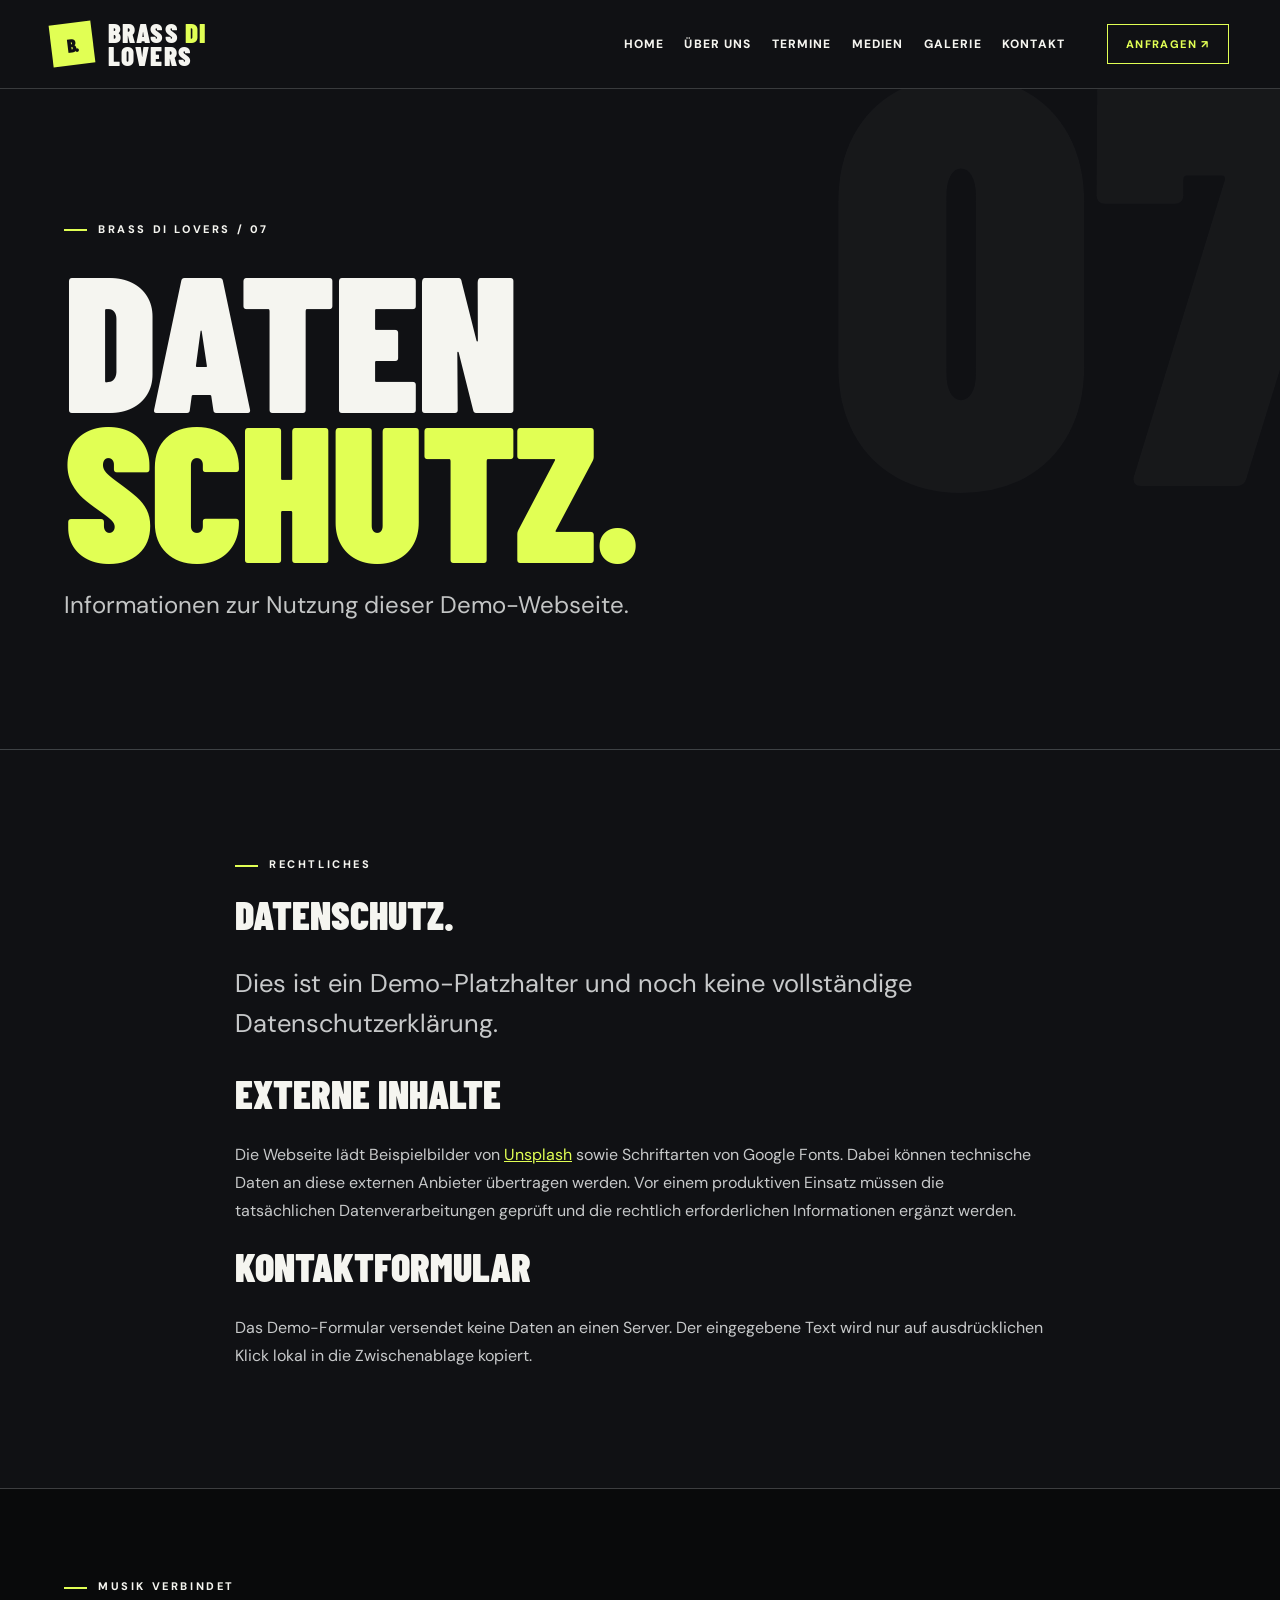
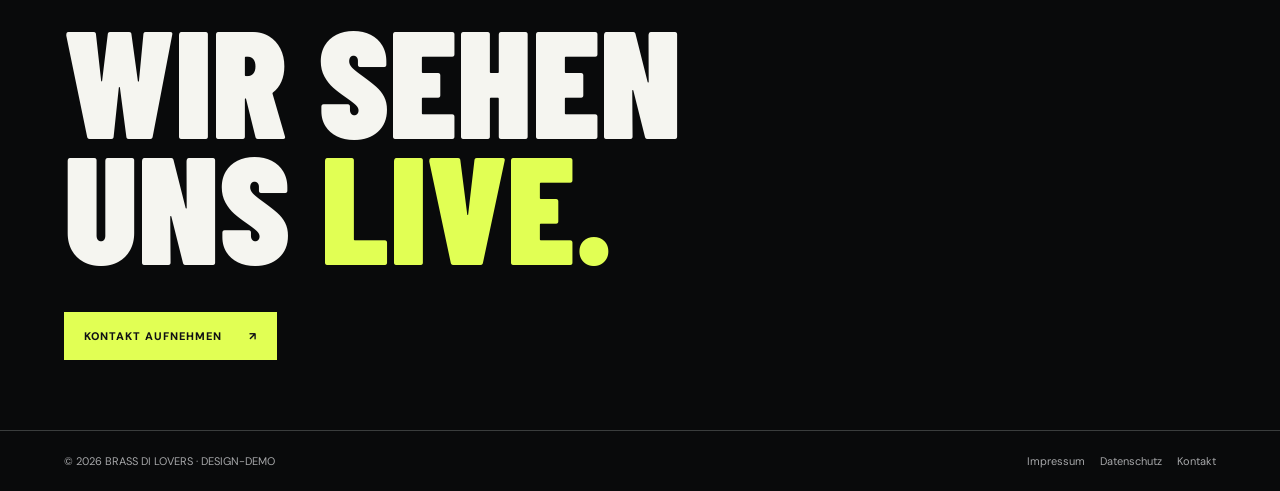
==== commit bff2994e: "Redesign: modern editorial Brass di Lovers website, responsive subpages" ====
--- a/datenschutz.html
+++ b/datenschutz.html
@@ -1 +1 @@
-<!doctype html><html lang="de"><head><meta charset="utf-8"><meta name="viewport" content="width=device-width,initial-scale=1"><meta name="description" content="Kreative responsive Demo-Webseite für Brass di Lovers, Musik aus Murau und Murtal."><title>Datenschutz | Brass di Lovers</title><link rel="stylesheet" href="assets/style.css"></head><body><header class="site-header"><div class="header-inner"><a class="brand" href="index.html" aria-label="Startseite Brass di Lovers"><strong>Brass <em>di</em> Lovers</strong><small>Feeling first · Sound next</small></a><button class="menu-toggle" aria-label="Menü öffnen" aria-expanded="false" aria-controls="main-menu">☰</button><nav class="nav" id="main-menu" aria-label="Hauptnavigation"><a href="index.html" >Home</a><a href="ueber-uns.html" >Über uns</a><a href="termine.html" >Termine</a><a href="medien.html" >Medien</a><a href="galerie.html" >Galerie</a><a href="kontakt.html" >Kontakt</a></nav></div></header><section class="hero inner-hero"><div class="hero-photo" aria-hidden="true"></div><div class="hero-inner"><p class="eyebrow">Blasmusik aus der Steiermark</p><h1>Datenschutz</h1><p class="hero-sub">Informationen zum Datenschutz</p></div></section><main class="section"><h2 class="section-title">Datenschutz – Demo</h2><p>Dies ist ein Platzhalter und keine vollständige Datenschutzerklärung. Die Testseite verwendet externe Schriftarten und Bildquellen; bei einer echten Veröffentlichung müssen die Datenverarbeitungen geprüft und die rechtlichen Informationen angepasst werden. Das Kontaktformular sendet keine Daten an einen Server.</p></main><footer class="footer"><p>© <span id="year">2026</span> Brass di Lovers · Demo-Webseite</p><p><a href="impressum.html">Impressum</a> <a href="datenschutz.html">Datenschutz</a> <a href="kontakt.html">Kontakt</a></p></footer><script src="assets/script.js"></script><script>document.getElementById('year').textContent=new Date().getFullYear()</script></body></html>+<!doctype html><html lang="de"><head><meta charset="utf-8"><meta name="viewport" content="width=device-width,initial-scale=1"><meta name="theme-color" content="#101114"><meta name="description" content="Musik aus Murau & Murtal. Brass di Lovers – moderne Blasmusik voller Energie."><title>Datenschutz – Brass di Lovers</title><link rel="preconnect" href="https://fonts.googleapis.com"><link rel="preconnect" href="https://fonts.gstatic.com" crossorigin><link rel="preconnect" href="https://images.unsplash.com"><link rel="stylesheet" href="assets/style.css"></head><body><header class="topbar"><div class="topbar-inner"><a class="brand" href="index.html" aria-label="Brass di Lovers Startseite"><span class="brand-symbol" aria-hidden="true">B.</span><span class="brand-wordmark">BRASS <em>DI</em><br>LOVERS</span></a><nav class="nav" id="main-menu" aria-label="Hauptnavigation"><a href="index.html" >Home</a><a href="ueber-uns.html" >Über uns</a><a href="termine.html" >Termine</a><a href="medien.html" >Medien</a><a href="galerie.html" >Galerie</a><a href="kontakt.html" >Kontakt</a></nav><a class="header-cta" href="kontakt.html">Anfragen ↗</a><button class="menu-toggle" type="button" aria-label="Menü öffnen" aria-controls="main-menu" aria-expanded="false">MENÜ <span class="bars" aria-hidden="true"><b></b><b></b></span></button></div></header><section class="page-hero"><div class="bg-mark" aria-hidden="true">07</div><div class="wrap"><span class="eyebrow">BRASS DI LOVERS / 07</span><h1>DATEN<br><span class='accent'>SCHUTZ.</span></h1><p class="page-lead">Informationen zur Nutzung dieser Demo-Webseite.</p></div></section><main><section class="content-section"><div class="wrap legal"><span class="section-kicker">RECHTLICHES</span><h2>DATENSCHUTZ.</h2><p class="lead">Dies ist ein Demo-Platzhalter und noch keine vollständige Datenschutzerklärung.</p><h2>EXTERNE INHALTE</h2><p>Die Webseite lädt Beispielbilder von <a href="https://unsplash.com/license" target="_blank" rel="noopener noreferrer">Unsplash</a> sowie Schriftarten von Google Fonts. Dabei können technische Daten an diese externen Anbieter übertragen werden. Vor einem produktiven Einsatz müssen die tatsächlichen Datenverarbeitungen geprüft und die rechtlich erforderlichen Informationen ergänzt werden.</p><h2>KONTAKTFORMULAR</h2><p>Das Demo-Formular versendet keine Daten an einen Server. Der eingegebene Text wird nur auf ausdrücklichen Klick lokal in die Zwischenablage kopiert.</p></div></section></main><footer class="footer"><div class="wrap footer-upper"><span class="section-kicker">MUSIK VERBINDET</span><h2>WIR SEHEN<br>UNS <span class="accent">LIVE.</span></h2><a href="kontakt.html" class="button">Kontakt aufnehmen <span>↗</span></a></div><div class="footer-lower"><div class="wrap" style="display:flex;justify-content:space-between;gap:20px;flex-wrap:wrap"><span>© <span data-year>2026</span> BRASS DI LOVERS · DESIGN-DEMO</span><span><a href="impressum.html">Impressum</a><a href="datenschutz.html">Datenschutz</a><a href="kontakt.html">Kontakt</a></span></div></div></footer><script src="assets/script.js"></script></body></html>
--- a/assets/style.css
+++ b/assets/style.css
@@ -1,5 +1,19 @@
-@import url('https://fonts.googleapis.com/css2?family=Barlow+Condensed:wght@400;500;600;700;800&family=DM+Sans:wght@400;500;600;700&family=Kaushan+Script&display=swap');
-:root{--gold:#ffca26;--cream:#fff1d8;--brown:#231208}*{box-sizing:border-box}html{scroll-behavior:smooth}body{margin:0;background:#1a100a;color:var(--cream);font-family:'DM Sans',sans-serif}a{color:inherit;text-decoration:none}button,input,textarea{font:inherit}button{cursor:pointer}.site-header{z-index:20;position:relative;background:linear-gradient(90deg,#180b04db,#1c0e07de),url('https://images.unsplash.com/photo-1510798831971-661eb04b3739?auto=format&fit=crop&w=1600&q=85') center 60%/cover;border-bottom:4px solid #9d5d28;box-shadow:0 7px 22px #0009}.header-inner{max-width:1350px;margin:auto;min-height:102px;padding:12px 28px;display:flex;align-items:center;justify-content:space-between;gap:28px}.brand{display:block;line-height:1;flex-shrink:0}.brand strong{font:clamp(27px,3vw,42px) 'Kaushan Script',cursive;color:white;text-shadow:2px 3px 8px #000}.brand em{color:var(--gold);font-style:normal}.brand small{display:block;color:var(--gold);font:700 12px 'Barlow Condensed';text-transform:uppercase;letter-spacing:2px;margin-top:7px}.nav{display:flex;align-items:center;gap:4px}.nav a{font:700 22px 'Barlow Condensed',sans-serif;padding:10px 13px;white-space:nowrap}.nav a:hover{color:var(--gold)}.nav a.active{color:#211309;background:var(--gold);clip-path:polygon(6% 0,100% 6%,96% 98%,0 93%)}.menu-toggle{display:none}.hero{position:relative;isolation:isolate;min-height:515px;overflow:hidden;background:linear-gradient(90deg,#160b0acb 0%,#191008a2 42%,#140a0444 100%),url('https://images.unsplash.com/photo-1500534623283-312aade485b7?auto=format&fit=crop&w=1900&q=85') center 53%/cover}.hero:after{content:"";pointer-events:none;position:absolute;inset:0;z-index:-1;background:radial-gradient(ellipse at 68% 22%,#efa83a32,transparent 46%)}.hero-photo{position:absolute;inset:0 0 0 auto;width:43%;z-index:-1;opacity:.95;background:linear-gradient(90deg,#120904 0%,transparent 27%),linear-gradient(0deg,#130b05aa,transparent 28%),url('https://images.unsplash.com/photo-1516280440614-37939bbacd81?auto=format&fit=crop&w=950&q=85') center/cover}.hero-inner{max-width:1300px;margin:auto;position:relative;padding:85px 30px 90px}.eyebrow{font:700 17px 'Barlow Condensed';letter-spacing:4px;text-transform:uppercase;color:var(--gold)}.hero h1{font:clamp(54px,6.5vw,92px)/1.08 'Kaushan Script',cursive;max-width:740px;margin:18px 0 28px;text-shadow:3px 6px 15px #000b}.hero h1 span{color:var(--gold)}.hero-sub{font:700 clamp(25px,3vw,43px)/1.2 'Barlow Condensed',sans-serif;max-width:700px;margin:0 0 34px}.hero-sub b{color:var(--gold)}.hero-actions{display:flex;flex-wrap:wrap;gap:15px}.btn{display:inline-flex;align-items:center;justify-content:center;padding:13px 22px;background:var(--gold);color:#211207;font-weight:800;box-shadow:0 4px #8c4b16}.btn.secondary{color:var(--cream);background:#2a160b;box-shadow:none;border:1px solid #bb9160}.btn:hover{filter:brightness(1.09)}.timber-strip{background:linear-gradient(90deg,#1f0b04ed,#3c2012e8),url('https://images.unsplash.com/photo-1510798831971-661eb04b3739?auto=format&fit=crop&w=1700&q=85') center/cover;border-top:8px ridge #855024;border-bottom:8px ridge #633413}.quicklinks{max-width:1300px;margin:auto;padding:24px 30px;display:grid;grid-template-columns:repeat(4,minmax(0,1fr));gap:15px}.quicklink{display:flex;align-items:center;gap:12px;min-width:0;padding:18px 12px;background:linear-gradient(135deg,#54311b,#1b0e08);border:2px solid #92633d;box-shadow:inset 0 0 0 2px #1b0e08,0 5px 10px #0007;transition:transform .2s}.quicklink:hover{transform:translateY(-4px)}.quicklink svg{width:35px;height:35px;flex-shrink:0;stroke:var(--gold);stroke-width:1.8;fill:none}.quicklink strong{display:block;font:700 25px 'Barlow Condensed',sans-serif}.quicklink small{display:block;color:#d6b994;font-size:12px}.paper{background:radial-gradient(circle at 18% 15%,#fff9e7,#ecd5aa 80%);color:#2f1c0e}.welcome{max-width:1300px;margin:auto;padding:58px 30px;display:grid;grid-template-columns:1fr 1fr;gap:50px;align-items:center}.welcome h2{font:clamp(39px,4vw,60px)/1.15 'Kaushan Script',cursive;margin:0 0 10px}.stroke{width:240px;height:8px;background:var(--gold);transform:rotate(-2deg);clip-path:polygon(0 30%,100% 0,97% 75%,2% 100%)}.welcome p{font-size:17px;line-height:1.8}.script-note{font:clamp(32px,4vw,57px)/1.3 'Kaushan Script',cursive;transform:rotate(-4deg);text-align:center;color:#4e2b0c}.script-note em{color:#b78412;font-style:normal}.section{max-width:1150px;margin:auto;padding:70px 25px}.section h2{font:clamp(36px,4vw,56px) 'Kaushan Script',cursive;color:var(--gold);margin:0 0 24px}.section p{line-height:1.8}.two-col,.contact-grid{display:grid;grid-template-columns:1fr 1fr;gap:35px;align-items:center}.photo{width:100%;height:320px;object-fit:cover;border:8px solid #58351c;box-shadow:0 10px 24px #0008}.events{display:grid;gap:12px}.event{display:flex;gap:22px;align-items:center;padding:18px 24px;background:#342015;border-left:5px solid var(--gold)}.event time{min-width:105px;color:var(--gold);font:800 27px 'Barlow Condensed'}.event h3,.event p{margin:0}.gallery{display:grid;grid-template-columns:repeat(3,1fr);gap:16px}.gallery button{background:#25150b;border:4px solid #734629;padding:0}.gallery img{display:block;width:100%;height:220px;object-fit:cover}.panel{background:#312015;padding:26px;border-left:4px solid var(--gold)}.field{display:block;margin-bottom:15px}.field span{display:block;margin-bottom:7px}.field input,.field textarea{width:100%;background:#fff9e8;color:#241408;border:1px solid #957045;padding:12px}.notice{font-size:14px;color:#e8c994}.video-placeholder{display:grid;place-items:center;min-height:230px;background:linear-gradient(#0006,#0008),url('https://images.unsplash.com/photo-1493225457124-a3eb161ffa5f?auto=format&fit=crop&w=1100&q=85') center/cover;border:4px solid #73502a}.video-placeholder strong{font:700 32px 'Barlow Condensed'}.footer{padding:27px;background:linear-gradient(#221208d9,#1a0b04ec),url('https://images.unsplash.com/photo-1510798831971-661eb04b3739?auto=format&fit=crop&w=1200&q=70') center/cover;border-top:4px solid #8d562b;text-align:center;color:#dfc6a6}.footer a{margin:0 10px}.inner-hero{min-height:260px}.inner-hero .hero-inner{padding:53px 30px}.inner-hero h1{font-size:clamp(40px,5vw,72px);margin:10px 0}.inner-hero .hero-sub{font-size:24px;margin:0}dialog{max-width:95vw;background:#1d1008;color:white;padding:10px;border:0}dialog img{display:block;max-width:100%;max-height:80vh}.close-dialog{float:right;background:var(--gold);border:0;padding:8px}
-@media(max-width:920px){.nav a{font-size:19px;padding:8px}.hero-photo{width:50%;opacity:.6}.quicklinks{grid-template-columns:repeat(2,1fr)}}
-@media(max-width:680px){.header-inner{min-height:78px;padding:12px 18px}.brand strong{font-size:27px}.brand small{font-size:10px}.menu-toggle{display:block;background:var(--gold);border:0;font-size:25px;width:45px;height:44px;flex-shrink:0}.nav{display:none;position:absolute;top:100%;left:0;right:0;background:#211108;flex-direction:column;align-items:stretch;padding:12px 18px 18px;border-bottom:3px solid var(--gold);box-shadow:0 9px 18px #000a}.nav.open{display:flex}.nav a{font-size:25px;padding:11px 17px}.hero{min-height:510px;background-position:57% center}.hero-photo{width:67%;opacity:.35}.hero-inner{padding:87px 23px 65px}.hero h1{font-size:clamp(49px,12vw,77px);margin:18px 0 23px}.hero-sub{font-size:30px;max-width:340px}.eyebrow{font-size:13px;letter-spacing:2px}.hero-actions{gap:10px}.btn{padding:12px 15px;font-size:14px}.quicklinks{gap:10px;padding:16px}.quicklink{flex-direction:column;text-align:center;min-height:110px;padding:12px 6px}.quicklink svg{width:29px;height:29px}.quicklink strong{font-size:22px}.quicklink small{font-size:11px}.welcome{grid-template-columns:1fr;padding:42px 25px;gap:18px}.welcome h2{font-size:43px}.script-note{font-size:39px}.section{padding:47px 21px}.two-col,.contact-grid{grid-template-columns:1fr}.gallery{grid-template-columns:repeat(2,1fr);gap:10px}.gallery img{height:150px}.event{padding:14px;gap:12px}.event time{min-width:75px;font-size:21px}.inner-hero{min-height:255px}.inner-hero .hero-inner{padding:45px 23px}.inner-hero h1{font-size:42px}.footer a{display:inline-block;margin:6px}}
-@media(prefers-reduced-motion:reduce){*,*:before,*:after{scroll-behavior:auto!important;transition:none!important}}+@import url('https://fonts.googleapis.com/css2?family=Barlow+Condensed:wght@500;600;700;800;900&family=DM+Sans:wght@400;500;600;700;800&display=swap');
+:root{--ink:#101114;--char:#191b1e;--muted:#a8a9ac;--white:#f5f5f0;--accent:#e1ff54;--line:#3e4245;--display:'Barlow Condensed',Impact,'Arial Narrow',sans-serif;--body:'DM Sans',Arial,sans-serif}
+*,*:before,*:after{box-sizing:border-box}html{scroll-behavior:smooth}body{margin:0;background:var(--ink);color:var(--white);font-family:var(--body);-webkit-font-smoothing:antialiased}body.menu-open{overflow:hidden}a{color:inherit;text-decoration:none}button,input,textarea{font:inherit}button{cursor:pointer}img{display:block;max-width:100%}::selection{background:var(--accent);color:var(--ink)}:focus-visible{outline:3px solid var(--accent);outline-offset:4px}
+.topbar{position:relative;z-index:40;background:#101114;border-bottom:1px solid #393b3d}.topbar-inner{max-width:1540px;margin:auto;display:flex;align-items:center;gap:42px;min-height:88px;padding:14px clamp(20px,4vw,68px)}.brand{display:flex;align-items:center;gap:15px;line-height:.86;flex-shrink:0}.brand-symbol{display:grid;place-items:center;width:42px;height:42px;background:var(--accent);color:var(--ink);font:900 19px var(--display);letter-spacing:-1.5px;transform:rotate(-7deg)}.brand-wordmark{font:900 27px/.86 var(--display);letter-spacing:1.1px}.brand-wordmark em{font-style:normal;color:var(--accent)}.nav{margin-left:auto;display:flex;align-items:center;gap:clamp(10px,1.6vw,27px)}.nav a{font-size:12px;font-weight:800;text-transform:uppercase;letter-spacing:1.1px;padding:14px 0;white-space:nowrap;transition:color .2s}.nav a:hover,.nav a.active{color:var(--accent)}.header-cta{border:1px solid var(--accent);color:var(--accent);padding:12px 18px;text-transform:uppercase;letter-spacing:1.4px;font-size:11px;font-weight:800;white-space:nowrap;transition:background .2s,color .2s}.header-cta:hover{background:var(--accent);color:var(--ink)}.menu-toggle{display:none}
+.eyebrow,.section-kicker{font-size:11px;font-weight:800;letter-spacing:2.6px;text-transform:uppercase}.eyebrow:before,.section-kicker:before{content:'';display:inline-block;width:23px;height:2px;background:var(--accent);vertical-align:middle;margin-right:11px}.accent{color:var(--accent)}.hero{max-width:1540px;margin:0 auto;display:grid;grid-template-columns:minmax(0,1.04fr) minmax(0,.96fr);min-height:665px}.hero-copy{position:relative;padding:clamp(55px,8vw,116px) 35px 66px clamp(22px,5vw,75px);display:flex;flex-direction:column;justify-content:center;min-width:0}.hero h1{font:900 clamp(87px,9.4vw,160px)/.76 var(--display);letter-spacing:-1.9px;margin:38px 0 36px;text-transform:uppercase}.hero h1 span{color:var(--accent)}.hero-description{font-size:clamp(16px,1.6vw,19px);line-height:1.75;max-width:470px;color:#d0d1d0;margin:0 0 32px}.actions{display:flex;gap:12px;flex-wrap:wrap}.button{display:inline-flex;align-items:center;gap:27px;justify-content:space-between;padding:16px 19px;background:var(--accent);color:var(--ink);border:1px solid var(--accent);text-transform:uppercase;font-weight:800;letter-spacing:1px;font-size:11px;transition:transform .2s,filter .2s}.button:hover{transform:translateY(-3px);filter:brightness(.95)}.button.outline{background:transparent;color:var(--white);border-color:#686b69}.button.outline:hover{border-color:var(--accent);color:var(--accent)}.hero-media{position:relative;min-height:650px;background:#24201e;overflow:hidden}.hero-media img{width:100%;height:100%;position:absolute;inset:0;object-fit:cover;object-position:49% 44%;filter:saturate(.8) contrast(1.1)}.hero-media:after{content:"";position:absolute;inset:0;background:linear-gradient(0deg,#0f1014a1,transparent 42%),linear-gradient(90deg,#10111455,transparent 32%);pointer-events:none}.hero-media .image-label{position:absolute;z-index:1;bottom:30px;right:35px;text-align:right;font:800 13px var(--body);letter-spacing:3px}.hero-media .image-label small{display:block;color:var(--accent);font-size:10px;margin-bottom:10px}.hero-index{font:800 11px var(--body);letter-spacing:2px;color:#8f9292;position:absolute;left:clamp(22px,5vw,75px);bottom:25px}.hero-index strong{color:var(--accent)}
+.ticker{border-block:1px solid #3b3d3f;background:var(--accent);color:var(--ink);white-space:nowrap;overflow:hidden}.ticker-inner{display:flex;gap:45px;align-items:center;justify-content:space-around;min-width:max-content;padding:14px 32px;font:900 22px var(--display);letter-spacing:2px}.ticker b{font-size:16px}
+.wrap{width:min(100% - 2*clamp(22px,5vw,72px),1385px);margin-inline:auto}.section-light{background:var(--white);color:var(--ink)}.intro{padding:clamp(78px,10vw,145px) 0}.intro-grid{display:grid;grid-template-columns:1.1fr .9fr;gap:clamp(35px,8vw,125px);align-items:start}.intro h2,.section-heading{font:900 clamp(56px,7vw,112px)/.9 var(--display);letter-spacing:-1px;text-transform:uppercase;margin:29px 0 0}.intro h2 em{color:#8b908b;font-style:normal}.intro-text{padding-top:65px}.intro-text p{font-size:clamp(18px,1.9vw,24px);line-height:1.65;margin:0 0 30px}.text-link{display:inline-flex;align-items:center;gap:20px;font-size:12px;letter-spacing:1.5px;font-weight:800;text-transform:uppercase;border-bottom:1px solid currentColor;padding-bottom:10px}.text-link:hover{color:#69770f}.stats{display:flex;gap:clamp(20px,6vw,80px);margin-top:70px;border-top:1px solid #c9cac6;padding-top:30px}.stat strong{font:900 64px var(--display);display:block}.stat span{display:block;text-transform:uppercase;font-weight:800;font-size:10px;letter-spacing:1.2px;color:#67696a}
+.spotlight{position:relative;min-height:560px;display:flex;align-items:flex-end;overflow:hidden;background:#1c1d22}.spotlight img{position:absolute;width:100%;height:100%;inset:0;object-fit:cover;object-position:center 44%;filter:grayscale(.12) brightness(.65)}.spotlight:after{content:'';position:absolute;inset:0;background:linear-gradient(90deg,#111114ce,#10111433),linear-gradient(0deg,#101114ad,transparent 55%)}.spotlight-inner{position:relative;z-index:1;padding-block:80px;width:100%}.spotlight h2{font:900 clamp(78px,11vw,160px)/.78 var(--display);margin:26px 0}.spotlight .text-link:hover{color:var(--accent)}
+.agenda{padding:clamp(72px,9vw,128px) 0}.section-head{display:flex;justify-content:space-between;align-items:end;gap:30px;margin-bottom:42px}.section-head h2{font:900 clamp(60px,8vw,116px)/.85 var(--display);letter-spacing:-1px;margin:20px 0 0;text-transform:uppercase}.agenda-list{border-top:1px solid #47494a}.agenda-row{padding:26px 0;display:grid;grid-template-columns:125px 1fr auto;gap:25px;border-bottom:1px solid #47494a;align-items:center}.agenda-row .date{font:800 26px var(--display);color:var(--accent)}.agenda-row h3{font:800 clamp(26px,3vw,41px)/1 var(--display);text-transform:uppercase;margin:0 0 7px}.agenda-row p{font-size:13px;color:#9a9d9f;margin:0}.agenda-row .arrow{font-size:25px;color:var(--accent)}.agenda-note{font-size:12px;color:#a4a6a8;margin-top:18px}
+.feature-grid{display:grid;grid-template-columns:1.15fr .85fr;min-height:530px;background:#222429}.feature-grid .feature-photo{position:relative;min-height:420px;overflow:hidden}.feature-grid img{position:absolute;inset:0;width:100%;height:100%;object-fit:cover}.feature-grid .feature-text{padding:clamp(40px,7vw,105px);display:flex;flex-direction:column;justify-content:center}.feature-text h2{font:900 clamp(59px,7vw,109px)/.86 var(--display);margin:25px 0}.feature-text p{font-size:16px;line-height:1.75;color:#c4c6c8}
+.page-hero{border-bottom:1px solid var(--line);position:relative;overflow:hidden}.page-hero .wrap{padding-top:clamp(70px,10vw,135px);padding-bottom:clamp(65px,8vw,110px);position:relative;z-index:1}.page-hero h1{font:900 clamp(94px,15vw,215px)/.78 var(--display);letter-spacing:-2px;margin:24px 0 24px;text-transform:uppercase}.page-hero .page-lead{font-size:clamp(17px,2vw,24px);max-width:720px;line-height:1.55;color:#c3c5c5}.page-hero .bg-mark{position:absolute;font:900 45vw var(--display);color:#ffffff07;right:-5vw;top:-14vw;pointer-events:none}.content-section{padding:clamp(66px,8vw,115px) 0}.content-section h2{font:900 clamp(55px,7vw,100px)/.9 var(--display);text-transform:uppercase;margin:17px 0 24px}.content-section p{line-height:1.75;color:#c7c9ca}.content-section p.lead{font-size:clamp(18px,2vw,26px);line-height:1.55}.split-layout{display:grid;grid-template-columns:.9fr 1.1fr;gap:clamp(30px,7vw,100px);align-items:center}.split-layout.reverse{grid-template-columns:1.1fr .9fr}.editorial-photo{aspect-ratio:4/5;width:100%;object-fit:cover;filter:saturate(.8)}.image-caption{font-size:11px;color:#85888b;margin:12px 0 0}.number-line{border-top:1px solid #525455;margin:30px 0;padding-top:15px;font-size:11px;letter-spacing:2px;color:var(--accent);font-weight:800}
+.gallery-grid{display:grid;grid-template-columns:1.1fr .8fr .8fr;gap:12px}.gallery-grid button{padding:0;border:0;background:#26282c;overflow:hidden;position:relative;color:white;min-height:260px}.gallery-grid button:first-child{grid-row:span 2}.gallery-grid img{width:100%;height:100%;object-fit:cover;min-height:100%;transition:transform .4s;filter:saturate(.7)}.gallery-grid button:hover img{transform:scale(1.05)}.gallery-grid figcaption{position:absolute;left:18px;bottom:16px;background:#101114df;color:var(--white);font-size:11px;text-transform:uppercase;letter-spacing:1.2px;padding:8px 11px}.gallery-grid figure{margin:0;width:100%;height:100%}
+.empty-stage{border:1px solid #505357;padding:clamp(35px,6vw,80px);position:relative;overflow:hidden}.empty-stage .large-number{font:900 clamp(85px,14vw,190px)/.9 var(--display);color:#303438}.empty-stage h2{position:relative;z-index:1;margin-top:-25px}.media-list{display:grid;grid-template-columns:1fr 1fr;gap:24px}.media-tile img{width:100%;height:330px;object-fit:cover;filter:grayscale(.3)}.media-tile h3{font:900 39px var(--display);text-transform:uppercase;margin:18px 0 3px}.media-tile p{margin:0;color:#aeb0b2;font-size:13px}
+.contact-layout{display:grid;grid-template-columns:.7fr 1.3fr;gap:clamp(35px,8vw,100px)}.form-row{display:grid;grid-template-columns:1fr 1fr;gap:18px}.field{display:block;margin-bottom:21px}.field span{display:block;margin-bottom:9px;font-size:11px;text-transform:uppercase;letter-spacing:2px;font-weight:800}.field input,.field textarea{width:100%;padding:15px 17px;background:#222428;border:1px solid #55575b;color:white;border-radius:0}.field input:focus,.field textarea:focus{border-color:var(--accent);outline:none}.form-status{margin-top:15px;font-size:14px;color:var(--accent)}.legal{max-width:810px}.legal h2{font:900 40px var(--display)}.legal a{color:var(--accent);text-decoration:underline}dialog{border:1px solid #56585b;max-width:min(95vw,1080px);max-height:92vh;background:#121316;color:white;padding:14px}dialog::backdrop{background:#000c}dialog img{display:block;max-height:78vh;width:auto;max-width:100%;object-fit:contain}.close-dialog{display:block;margin-left:auto;margin-bottom:10px;background:var(--accent);border:0;color:var(--ink);padding:9px 14px;font-weight:800}
+.footer{background:#090a0b;border-top:1px solid #3d3e40}.footer-upper{padding:85px 0 70px}.footer-upper h2{font:900 clamp(72px,12vw,172px)/.82 var(--display);text-transform:uppercase;margin:20px 0 45px}.footer-lower{border-top:1px solid #3a3d3d;padding:23px 0;display:flex;justify-content:space-between;gap:20px;align-items:center;font-size:11px;color:#a6a7a9}.footer-lower a{margin-left:15px}.footer-lower a:hover{color:var(--accent)}.credit{color:#777c80;font-size:11px;line-height:1.8}
+@media(max-width:1080px){.topbar-inner{gap:20px}.nav{gap:13px}.nav a{font-size:11px}.header-cta{padding:10px 12px}.hero h1{font-size:clamp(78px,9vw,125px)}.hero{min-height:570px}.hero-media{min-height:570px}}
+@media(max-width:790px){.topbar-inner{min-height:76px;padding:11px 20px}.brand-wordmark{font-size:24px}.brand-symbol{width:39px;height:39px}.menu-toggle{display:flex;margin-left:auto;align-items:center;gap:10px;border:1px solid #55585a;background:transparent;color:var(--white);padding:11px 13px;font-size:11px;font-weight:800;letter-spacing:1.3px;text-transform:uppercase}.menu-toggle .bars{display:flex;flex-direction:column;gap:4px}.menu-toggle .bars b{width:16px;height:2px;background:var(--accent)}.nav{display:none;position:absolute;top:100%;left:0;right:0;background:#17191c;padding:20px 24px 30px;flex-direction:column;align-items:stretch;gap:0;border-bottom:2px solid var(--accent);box-shadow:0 15px 28px #0009}.nav.open{display:flex}.nav a{font-size:18px;letter-spacing:1.2px;padding:15px 0;border-bottom:1px solid #393b3d}.header-cta{display:none}.hero{grid-template-columns:1fr}.hero-copy{min-height:495px;padding:80px 22px 90px}.hero h1{font-size:clamp(80px,14vw,130px)}.hero-index{left:22px}.hero-media{min-height:380px}.intro-grid,.split-layout,.split-layout.reverse,.contact-layout{grid-template-columns:1fr}.intro-text{padding-top:0}.stats{margin-top:38px}.feature-grid{grid-template-columns:1fr}.feature-grid .feature-photo{min-height:350px}.feature-grid .feature-text{padding:52px 25px 63px}.gallery-grid{grid-template-columns:1fr 1fr}.gallery-grid button:first-child{grid-row:span 1;grid-column:span 2;min-height:380px}.section-head{align-items:start;flex-direction:column}.footer-upper{padding:65px 0}}
+@media(max-width:520px){.hero-copy{min-height:450px;padding:66px 22px 85px}.hero h1{font-size:clamp(72px,18vw,95px);margin:32px 0 28px}.hero-description{font-size:15px}.hero-media{min-height:340px}.hero-media .image-label{right:19px;bottom:19px}.ticker-inner{gap:28px;font-size:18px}.intro h2,.section-heading{font-size:clamp(56px,14vw,78px)}.intro{padding:70px 0}.intro-text p{font-size:19px}.stats{gap:22px;flex-wrap:wrap}.stat strong{font-size:53px}.agenda-row{grid-template-columns:68px 1fr 18px;gap:10px}.agenda-row .date{font-size:18px}.agenda-row h3{font-size:27px}.agenda-row p{font-size:11px}.spotlight{min-height:440px}.spotlight h2{font-size:clamp(69px,16vw,100px)}.page-hero h1{font-size:clamp(87px,20vw,128px)}.page-hero .wrap{padding-top:76px;padding-bottom:70px}.form-row,.media-list{grid-template-columns:1fr}.gallery-grid{gap:8px}.gallery-grid button{min-height:190px}.gallery-grid button:first-child{min-height:240px}.gallery-grid figcaption{font-size:9px;left:7px;bottom:7px}.footer-upper h2{font-size:clamp(70px,16vw,110px)}.footer-lower{flex-direction:column;align-items:flex-start}.footer-lower a{margin:0 13px 0 0}.brand-wordmark{font-size:22px}.brand-symbol{width:35px;height:35px}}
+@media(prefers-reduced-motion:reduce){*,*:before,*:after{transition:none!important;scroll-behavior:auto!important}}
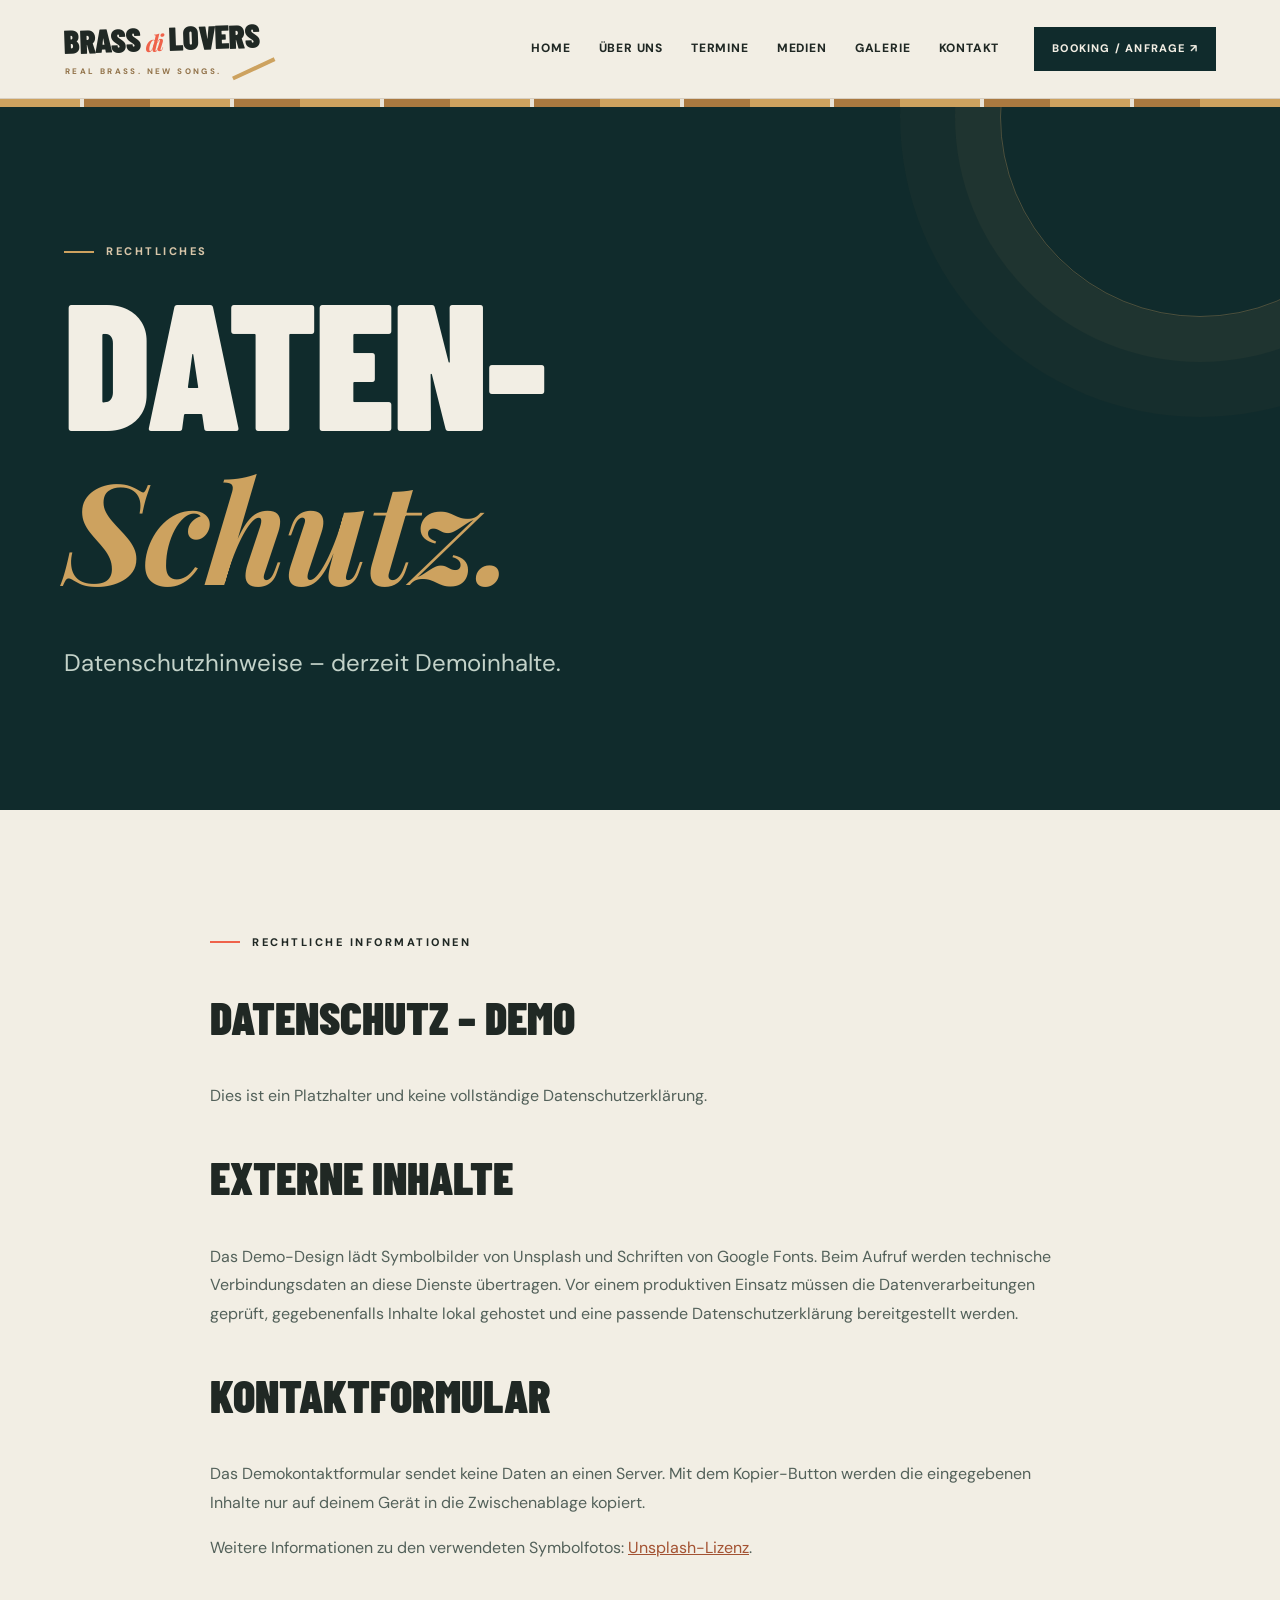
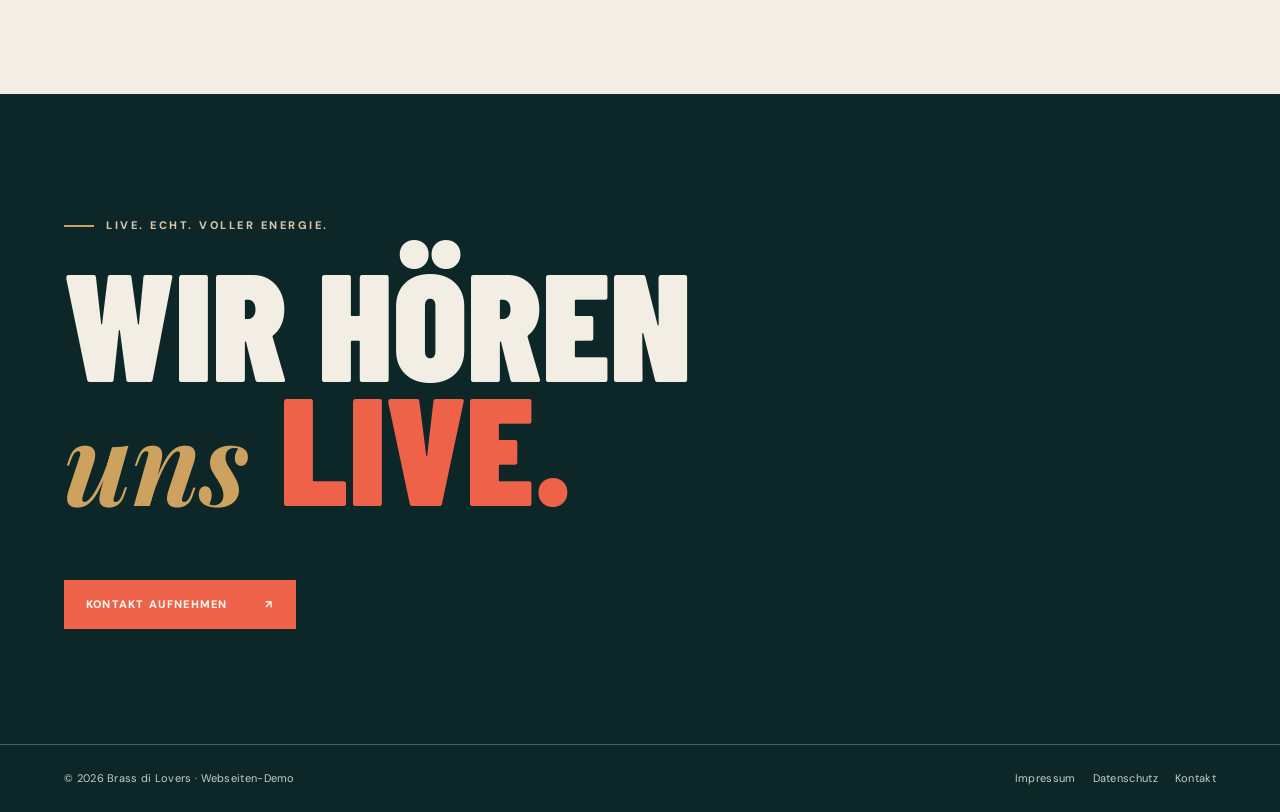
==== commit f5cda5dd: "New Brass di Lovers design: Blech trifft Beats — instruments, pop and modern live energy" ====
--- a/datenschutz.html
+++ b/datenschutz.html
@@ -1 +1 @@
-<!doctype html><html lang="de"><head><meta charset="utf-8"><meta name="viewport" content="width=device-width,initial-scale=1"><meta name="theme-color" content="#101114"><meta name="description" content="Musik aus Murau & Murtal. Brass di Lovers – moderne Blasmusik voller Energie."><title>Datenschutz – Brass di Lovers</title><link rel="preconnect" href="https://fonts.googleapis.com"><link rel="preconnect" href="https://fonts.gstatic.com" crossorigin><link rel="preconnect" href="https://images.unsplash.com"><link rel="stylesheet" href="assets/style.css"></head><body><header class="topbar"><div class="topbar-inner"><a class="brand" href="index.html" aria-label="Brass di Lovers Startseite"><span class="brand-symbol" aria-hidden="true">B.</span><span class="brand-wordmark">BRASS <em>DI</em><br>LOVERS</span></a><nav class="nav" id="main-menu" aria-label="Hauptnavigation"><a href="index.html" >Home</a><a href="ueber-uns.html" >Über uns</a><a href="termine.html" >Termine</a><a href="medien.html" >Medien</a><a href="galerie.html" >Galerie</a><a href="kontakt.html" >Kontakt</a></nav><a class="header-cta" href="kontakt.html">Anfragen ↗</a><button class="menu-toggle" type="button" aria-label="Menü öffnen" aria-controls="main-menu" aria-expanded="false">MENÜ <span class="bars" aria-hidden="true"><b></b><b></b></span></button></div></header><section class="page-hero"><div class="bg-mark" aria-hidden="true">07</div><div class="wrap"><span class="eyebrow">BRASS DI LOVERS / 07</span><h1>DATEN<br><span class='accent'>SCHUTZ.</span></h1><p class="page-lead">Informationen zur Nutzung dieser Demo-Webseite.</p></div></section><main><section class="content-section"><div class="wrap legal"><span class="section-kicker">RECHTLICHES</span><h2>DATENSCHUTZ.</h2><p class="lead">Dies ist ein Demo-Platzhalter und noch keine vollständige Datenschutzerklärung.</p><h2>EXTERNE INHALTE</h2><p>Die Webseite lädt Beispielbilder von <a href="https://unsplash.com/license" target="_blank" rel="noopener noreferrer">Unsplash</a> sowie Schriftarten von Google Fonts. Dabei können technische Daten an diese externen Anbieter übertragen werden. Vor einem produktiven Einsatz müssen die tatsächlichen Datenverarbeitungen geprüft und die rechtlich erforderlichen Informationen ergänzt werden.</p><h2>KONTAKTFORMULAR</h2><p>Das Demo-Formular versendet keine Daten an einen Server. Der eingegebene Text wird nur auf ausdrücklichen Klick lokal in die Zwischenablage kopiert.</p></div></section></main><footer class="footer"><div class="wrap footer-upper"><span class="section-kicker">MUSIK VERBINDET</span><h2>WIR SEHEN<br>UNS <span class="accent">LIVE.</span></h2><a href="kontakt.html" class="button">Kontakt aufnehmen <span>↗</span></a></div><div class="footer-lower"><div class="wrap" style="display:flex;justify-content:space-between;gap:20px;flex-wrap:wrap"><span>© <span data-year>2026</span> BRASS DI LOVERS · DESIGN-DEMO</span><span><a href="impressum.html">Impressum</a><a href="datenschutz.html">Datenschutz</a><a href="kontakt.html">Kontakt</a></span></div></div></footer><script src="assets/script.js"></script></body></html>+<!doctype html><html lang="de"><head><meta charset="utf-8"><meta name="viewport" content="width=device-width,initial-scale=1"><meta name="theme-color" content="#102b2c"><meta name="description" content="Brass di Lovers: traditionelle Blechblasinstrumente treffen moderne Songs – acht Musiker aus Murau und Murtal."><title>Datenschutz | Brass di Lovers</title><link rel="preconnect" href="https://fonts.googleapis.com"><link rel="preconnect" href="https://fonts.gstatic.com" crossorigin><link rel="preconnect" href="https://images.unsplash.com"><link rel="stylesheet" href="assets/style.css"></head><body><header class="nav-outer"><div class="site-head container"><a class="brand" href="index.html" aria-label="Brass di Lovers – Startseite"><span class="brand-main">BRASS <em>di</em> LOVERS</span><small>Real brass. New songs.</small></a><nav class="menu" id="main-menu" aria-label="Hauptnavigation"><a href="index.html" >Home</a><a href="ueber-uns.html" >Über uns</a><a href="termine.html" >Termine</a><a href="medien.html" >Medien</a><a href="galerie.html" >Galerie</a><a href="kontakt.html" >Kontakt</a></nav><a class="book-link" href="kontakt.html">Booking / Anfrage ↗</a><button class="menu-toggle" type="button" aria-label="Menü öffnen" aria-controls="main-menu" aria-expanded="false">Menü <i aria-hidden="true"></i></button></div></header><div class="head-rule" aria-hidden="true"></div><section class="page-hero"><div class="container page-hero-inner"><span class="eyebrow light">Rechtliches</span><h1>DATEN-<br><em>Schutz.</em></h1><p>Datenschutzhinweise – derzeit Demoinhalte.</p></div></section><main><section class="content"><div class="container legal"><span class="eyebrow">Rechtliche Informationen</span><h2>DATENSCHUTZ – DEMO</h2><p>Dies ist ein Platzhalter und keine vollständige Datenschutzerklärung.</p><h2>Externe Inhalte</h2><p>Das Demo-Design lädt Symbolbilder von Unsplash und Schriften von Google Fonts. Beim Aufruf werden technische Verbindungsdaten an diese Dienste übertragen. Vor einem produktiven Einsatz müssen die Datenverarbeitungen geprüft, gegebenenfalls Inhalte lokal gehostet und eine passende Datenschutzerklärung bereitgestellt werden.</p><h2>Kontaktformular</h2><p>Das Demokontaktformular sendet keine Daten an einen Server. Mit dem Kopier-Button werden die eingegebenen Inhalte nur auf deinem Gerät in die Zwischenablage kopiert.</p><p>Weitere Informationen zu den verwendeten Symbolfotos: <a href="https://unsplash.com/license" rel="noopener noreferrer" target="_blank">Unsplash-Lizenz</a>.</p></div></section></main><footer class="footer"><div class="footer-top container"><span class="eyebrow light">LIVE. ECHT. VOLLER ENERGIE.</span><h2>WIR HÖREN<br><em>uns</em> <span style="color:var(--coral)">LIVE.</span></h2><a class="btn" href="kontakt.html">Kontakt aufnehmen <span>↗</span></a></div><div class="footer-bottom"><div class="container"><span>© <span data-year>2026</span> Brass di Lovers · Webseiten-Demo</span><span><a href="impressum.html">Impressum</a><a href="datenschutz.html">Datenschutz</a><a href="kontakt.html">Kontakt</a></span></div></div></footer><script src="assets/script.js"></script></body></html>
--- a/assets/style.css
+++ b/assets/style.css
@@ -1,19 +1,180 @@
-@import url('https://fonts.googleapis.com/css2?family=Barlow+Condensed:wght@500;600;700;800;900&family=DM+Sans:wght@400;500;600;700;800&display=swap');
-:root{--ink:#101114;--char:#191b1e;--muted:#a8a9ac;--white:#f5f5f0;--accent:#e1ff54;--line:#3e4245;--display:'Barlow Condensed',Impact,'Arial Narrow',sans-serif;--body:'DM Sans',Arial,sans-serif}
-*,*:before,*:after{box-sizing:border-box}html{scroll-behavior:smooth}body{margin:0;background:var(--ink);color:var(--white);font-family:var(--body);-webkit-font-smoothing:antialiased}body.menu-open{overflow:hidden}a{color:inherit;text-decoration:none}button,input,textarea{font:inherit}button{cursor:pointer}img{display:block;max-width:100%}::selection{background:var(--accent);color:var(--ink)}:focus-visible{outline:3px solid var(--accent);outline-offset:4px}
-.topbar{position:relative;z-index:40;background:#101114;border-bottom:1px solid #393b3d}.topbar-inner{max-width:1540px;margin:auto;display:flex;align-items:center;gap:42px;min-height:88px;padding:14px clamp(20px,4vw,68px)}.brand{display:flex;align-items:center;gap:15px;line-height:.86;flex-shrink:0}.brand-symbol{display:grid;place-items:center;width:42px;height:42px;background:var(--accent);color:var(--ink);font:900 19px var(--display);letter-spacing:-1.5px;transform:rotate(-7deg)}.brand-wordmark{font:900 27px/.86 var(--display);letter-spacing:1.1px}.brand-wordmark em{font-style:normal;color:var(--accent)}.nav{margin-left:auto;display:flex;align-items:center;gap:clamp(10px,1.6vw,27px)}.nav a{font-size:12px;font-weight:800;text-transform:uppercase;letter-spacing:1.1px;padding:14px 0;white-space:nowrap;transition:color .2s}.nav a:hover,.nav a.active{color:var(--accent)}.header-cta{border:1px solid var(--accent);color:var(--accent);padding:12px 18px;text-transform:uppercase;letter-spacing:1.4px;font-size:11px;font-weight:800;white-space:nowrap;transition:background .2s,color .2s}.header-cta:hover{background:var(--accent);color:var(--ink)}.menu-toggle{display:none}
-.eyebrow,.section-kicker{font-size:11px;font-weight:800;letter-spacing:2.6px;text-transform:uppercase}.eyebrow:before,.section-kicker:before{content:'';display:inline-block;width:23px;height:2px;background:var(--accent);vertical-align:middle;margin-right:11px}.accent{color:var(--accent)}.hero{max-width:1540px;margin:0 auto;display:grid;grid-template-columns:minmax(0,1.04fr) minmax(0,.96fr);min-height:665px}.hero-copy{position:relative;padding:clamp(55px,8vw,116px) 35px 66px clamp(22px,5vw,75px);display:flex;flex-direction:column;justify-content:center;min-width:0}.hero h1{font:900 clamp(87px,9.4vw,160px)/.76 var(--display);letter-spacing:-1.9px;margin:38px 0 36px;text-transform:uppercase}.hero h1 span{color:var(--accent)}.hero-description{font-size:clamp(16px,1.6vw,19px);line-height:1.75;max-width:470px;color:#d0d1d0;margin:0 0 32px}.actions{display:flex;gap:12px;flex-wrap:wrap}.button{display:inline-flex;align-items:center;gap:27px;justify-content:space-between;padding:16px 19px;background:var(--accent);color:var(--ink);border:1px solid var(--accent);text-transform:uppercase;font-weight:800;letter-spacing:1px;font-size:11px;transition:transform .2s,filter .2s}.button:hover{transform:translateY(-3px);filter:brightness(.95)}.button.outline{background:transparent;color:var(--white);border-color:#686b69}.button.outline:hover{border-color:var(--accent);color:var(--accent)}.hero-media{position:relative;min-height:650px;background:#24201e;overflow:hidden}.hero-media img{width:100%;height:100%;position:absolute;inset:0;object-fit:cover;object-position:49% 44%;filter:saturate(.8) contrast(1.1)}.hero-media:after{content:"";position:absolute;inset:0;background:linear-gradient(0deg,#0f1014a1,transparent 42%),linear-gradient(90deg,#10111455,transparent 32%);pointer-events:none}.hero-media .image-label{position:absolute;z-index:1;bottom:30px;right:35px;text-align:right;font:800 13px var(--body);letter-spacing:3px}.hero-media .image-label small{display:block;color:var(--accent);font-size:10px;margin-bottom:10px}.hero-index{font:800 11px var(--body);letter-spacing:2px;color:#8f9292;position:absolute;left:clamp(22px,5vw,75px);bottom:25px}.hero-index strong{color:var(--accent)}
-.ticker{border-block:1px solid #3b3d3f;background:var(--accent);color:var(--ink);white-space:nowrap;overflow:hidden}.ticker-inner{display:flex;gap:45px;align-items:center;justify-content:space-around;min-width:max-content;padding:14px 32px;font:900 22px var(--display);letter-spacing:2px}.ticker b{font-size:16px}
-.wrap{width:min(100% - 2*clamp(22px,5vw,72px),1385px);margin-inline:auto}.section-light{background:var(--white);color:var(--ink)}.intro{padding:clamp(78px,10vw,145px) 0}.intro-grid{display:grid;grid-template-columns:1.1fr .9fr;gap:clamp(35px,8vw,125px);align-items:start}.intro h2,.section-heading{font:900 clamp(56px,7vw,112px)/.9 var(--display);letter-spacing:-1px;text-transform:uppercase;margin:29px 0 0}.intro h2 em{color:#8b908b;font-style:normal}.intro-text{padding-top:65px}.intro-text p{font-size:clamp(18px,1.9vw,24px);line-height:1.65;margin:0 0 30px}.text-link{display:inline-flex;align-items:center;gap:20px;font-size:12px;letter-spacing:1.5px;font-weight:800;text-transform:uppercase;border-bottom:1px solid currentColor;padding-bottom:10px}.text-link:hover{color:#69770f}.stats{display:flex;gap:clamp(20px,6vw,80px);margin-top:70px;border-top:1px solid #c9cac6;padding-top:30px}.stat strong{font:900 64px var(--display);display:block}.stat span{display:block;text-transform:uppercase;font-weight:800;font-size:10px;letter-spacing:1.2px;color:#67696a}
-.spotlight{position:relative;min-height:560px;display:flex;align-items:flex-end;overflow:hidden;background:#1c1d22}.spotlight img{position:absolute;width:100%;height:100%;inset:0;object-fit:cover;object-position:center 44%;filter:grayscale(.12) brightness(.65)}.spotlight:after{content:'';position:absolute;inset:0;background:linear-gradient(90deg,#111114ce,#10111433),linear-gradient(0deg,#101114ad,transparent 55%)}.spotlight-inner{position:relative;z-index:1;padding-block:80px;width:100%}.spotlight h2{font:900 clamp(78px,11vw,160px)/.78 var(--display);margin:26px 0}.spotlight .text-link:hover{color:var(--accent)}
-.agenda{padding:clamp(72px,9vw,128px) 0}.section-head{display:flex;justify-content:space-between;align-items:end;gap:30px;margin-bottom:42px}.section-head h2{font:900 clamp(60px,8vw,116px)/.85 var(--display);letter-spacing:-1px;margin:20px 0 0;text-transform:uppercase}.agenda-list{border-top:1px solid #47494a}.agenda-row{padding:26px 0;display:grid;grid-template-columns:125px 1fr auto;gap:25px;border-bottom:1px solid #47494a;align-items:center}.agenda-row .date{font:800 26px var(--display);color:var(--accent)}.agenda-row h3{font:800 clamp(26px,3vw,41px)/1 var(--display);text-transform:uppercase;margin:0 0 7px}.agenda-row p{font-size:13px;color:#9a9d9f;margin:0}.agenda-row .arrow{font-size:25px;color:var(--accent)}.agenda-note{font-size:12px;color:#a4a6a8;margin-top:18px}
-.feature-grid{display:grid;grid-template-columns:1.15fr .85fr;min-height:530px;background:#222429}.feature-grid .feature-photo{position:relative;min-height:420px;overflow:hidden}.feature-grid img{position:absolute;inset:0;width:100%;height:100%;object-fit:cover}.feature-grid .feature-text{padding:clamp(40px,7vw,105px);display:flex;flex-direction:column;justify-content:center}.feature-text h2{font:900 clamp(59px,7vw,109px)/.86 var(--display);margin:25px 0}.feature-text p{font-size:16px;line-height:1.75;color:#c4c6c8}
-.page-hero{border-bottom:1px solid var(--line);position:relative;overflow:hidden}.page-hero .wrap{padding-top:clamp(70px,10vw,135px);padding-bottom:clamp(65px,8vw,110px);position:relative;z-index:1}.page-hero h1{font:900 clamp(94px,15vw,215px)/.78 var(--display);letter-spacing:-2px;margin:24px 0 24px;text-transform:uppercase}.page-hero .page-lead{font-size:clamp(17px,2vw,24px);max-width:720px;line-height:1.55;color:#c3c5c5}.page-hero .bg-mark{position:absolute;font:900 45vw var(--display);color:#ffffff07;right:-5vw;top:-14vw;pointer-events:none}.content-section{padding:clamp(66px,8vw,115px) 0}.content-section h2{font:900 clamp(55px,7vw,100px)/.9 var(--display);text-transform:uppercase;margin:17px 0 24px}.content-section p{line-height:1.75;color:#c7c9ca}.content-section p.lead{font-size:clamp(18px,2vw,26px);line-height:1.55}.split-layout{display:grid;grid-template-columns:.9fr 1.1fr;gap:clamp(30px,7vw,100px);align-items:center}.split-layout.reverse{grid-template-columns:1.1fr .9fr}.editorial-photo{aspect-ratio:4/5;width:100%;object-fit:cover;filter:saturate(.8)}.image-caption{font-size:11px;color:#85888b;margin:12px 0 0}.number-line{border-top:1px solid #525455;margin:30px 0;padding-top:15px;font-size:11px;letter-spacing:2px;color:var(--accent);font-weight:800}
-.gallery-grid{display:grid;grid-template-columns:1.1fr .8fr .8fr;gap:12px}.gallery-grid button{padding:0;border:0;background:#26282c;overflow:hidden;position:relative;color:white;min-height:260px}.gallery-grid button:first-child{grid-row:span 2}.gallery-grid img{width:100%;height:100%;object-fit:cover;min-height:100%;transition:transform .4s;filter:saturate(.7)}.gallery-grid button:hover img{transform:scale(1.05)}.gallery-grid figcaption{position:absolute;left:18px;bottom:16px;background:#101114df;color:var(--white);font-size:11px;text-transform:uppercase;letter-spacing:1.2px;padding:8px 11px}.gallery-grid figure{margin:0;width:100%;height:100%}
-.empty-stage{border:1px solid #505357;padding:clamp(35px,6vw,80px);position:relative;overflow:hidden}.empty-stage .large-number{font:900 clamp(85px,14vw,190px)/.9 var(--display);color:#303438}.empty-stage h2{position:relative;z-index:1;margin-top:-25px}.media-list{display:grid;grid-template-columns:1fr 1fr;gap:24px}.media-tile img{width:100%;height:330px;object-fit:cover;filter:grayscale(.3)}.media-tile h3{font:900 39px var(--display);text-transform:uppercase;margin:18px 0 3px}.media-tile p{margin:0;color:#aeb0b2;font-size:13px}
-.contact-layout{display:grid;grid-template-columns:.7fr 1.3fr;gap:clamp(35px,8vw,100px)}.form-row{display:grid;grid-template-columns:1fr 1fr;gap:18px}.field{display:block;margin-bottom:21px}.field span{display:block;margin-bottom:9px;font-size:11px;text-transform:uppercase;letter-spacing:2px;font-weight:800}.field input,.field textarea{width:100%;padding:15px 17px;background:#222428;border:1px solid #55575b;color:white;border-radius:0}.field input:focus,.field textarea:focus{border-color:var(--accent);outline:none}.form-status{margin-top:15px;font-size:14px;color:var(--accent)}.legal{max-width:810px}.legal h2{font:900 40px var(--display)}.legal a{color:var(--accent);text-decoration:underline}dialog{border:1px solid #56585b;max-width:min(95vw,1080px);max-height:92vh;background:#121316;color:white;padding:14px}dialog::backdrop{background:#000c}dialog img{display:block;max-height:78vh;width:auto;max-width:100%;object-fit:contain}.close-dialog{display:block;margin-left:auto;margin-bottom:10px;background:var(--accent);border:0;color:var(--ink);padding:9px 14px;font-weight:800}
-.footer{background:#090a0b;border-top:1px solid #3d3e40}.footer-upper{padding:85px 0 70px}.footer-upper h2{font:900 clamp(72px,12vw,172px)/.82 var(--display);text-transform:uppercase;margin:20px 0 45px}.footer-lower{border-top:1px solid #3a3d3d;padding:23px 0;display:flex;justify-content:space-between;gap:20px;align-items:center;font-size:11px;color:#a6a7a9}.footer-lower a{margin-left:15px}.footer-lower a:hover{color:var(--accent)}.credit{color:#777c80;font-size:11px;line-height:1.8}
-@media(max-width:1080px){.topbar-inner{gap:20px}.nav{gap:13px}.nav a{font-size:11px}.header-cta{padding:10px 12px}.hero h1{font-size:clamp(78px,9vw,125px)}.hero{min-height:570px}.hero-media{min-height:570px}}
-@media(max-width:790px){.topbar-inner{min-height:76px;padding:11px 20px}.brand-wordmark{font-size:24px}.brand-symbol{width:39px;height:39px}.menu-toggle{display:flex;margin-left:auto;align-items:center;gap:10px;border:1px solid #55585a;background:transparent;color:var(--white);padding:11px 13px;font-size:11px;font-weight:800;letter-spacing:1.3px;text-transform:uppercase}.menu-toggle .bars{display:flex;flex-direction:column;gap:4px}.menu-toggle .bars b{width:16px;height:2px;background:var(--accent)}.nav{display:none;position:absolute;top:100%;left:0;right:0;background:#17191c;padding:20px 24px 30px;flex-direction:column;align-items:stretch;gap:0;border-bottom:2px solid var(--accent);box-shadow:0 15px 28px #0009}.nav.open{display:flex}.nav a{font-size:18px;letter-spacing:1.2px;padding:15px 0;border-bottom:1px solid #393b3d}.header-cta{display:none}.hero{grid-template-columns:1fr}.hero-copy{min-height:495px;padding:80px 22px 90px}.hero h1{font-size:clamp(80px,14vw,130px)}.hero-index{left:22px}.hero-media{min-height:380px}.intro-grid,.split-layout,.split-layout.reverse,.contact-layout{grid-template-columns:1fr}.intro-text{padding-top:0}.stats{margin-top:38px}.feature-grid{grid-template-columns:1fr}.feature-grid .feature-photo{min-height:350px}.feature-grid .feature-text{padding:52px 25px 63px}.gallery-grid{grid-template-columns:1fr 1fr}.gallery-grid button:first-child{grid-row:span 1;grid-column:span 2;min-height:380px}.section-head{align-items:start;flex-direction:column}.footer-upper{padding:65px 0}}
-@media(max-width:520px){.hero-copy{min-height:450px;padding:66px 22px 85px}.hero h1{font-size:clamp(72px,18vw,95px);margin:32px 0 28px}.hero-description{font-size:15px}.hero-media{min-height:340px}.hero-media .image-label{right:19px;bottom:19px}.ticker-inner{gap:28px;font-size:18px}.intro h2,.section-heading{font-size:clamp(56px,14vw,78px)}.intro{padding:70px 0}.intro-text p{font-size:19px}.stats{gap:22px;flex-wrap:wrap}.stat strong{font-size:53px}.agenda-row{grid-template-columns:68px 1fr 18px;gap:10px}.agenda-row .date{font-size:18px}.agenda-row h3{font-size:27px}.agenda-row p{font-size:11px}.spotlight{min-height:440px}.spotlight h2{font-size:clamp(69px,16vw,100px)}.page-hero h1{font-size:clamp(87px,20vw,128px)}.page-hero .wrap{padding-top:76px;padding-bottom:70px}.form-row,.media-list{grid-template-columns:1fr}.gallery-grid{gap:8px}.gallery-grid button{min-height:190px}.gallery-grid button:first-child{min-height:240px}.gallery-grid figcaption{font-size:9px;left:7px;bottom:7px}.footer-upper h2{font-size:clamp(70px,16vw,110px)}.footer-lower{flex-direction:column;align-items:flex-start}.footer-lower a{margin:0 13px 0 0}.brand-wordmark{font-size:22px}.brand-symbol{width:35px;height:35px}}
-@media(prefers-reduced-motion:reduce){*,*:before,*:after{transition:none!important;scroll-behavior:auto!important}}+
+@import url('https://fonts.googleapis.com/css2?family=Barlow+Condensed:wght@500;600;700;800;900&family=DM+Sans:wght@400;500;600;700;800&family=Playfair+Display:ital,wght@0,600;0,700;1,600;1,700&display=swap');
+:root{--cream:#f2eee4;--cream2:#e9e3d7;--petrol:#102b2c;--petrol2:#193e3f;--brass:#cda25f;--brass-dark:#aa7940;--coral:#ef624a;--black:#202824;--muted:#53605d;--line:#d3cabe;--white:#fffaf1;--display:'Barlow Condensed',Impact,'Arial Narrow',sans-serif;--serif:'Playfair Display',Georgia,serif;--body:'DM Sans',Arial,sans-serif}
+*,*:before,*:after{box-sizing:border-box}
+html{scroll-behavior:smooth}
+body{margin:0;font:400 16px/1.6 var(--body);background:var(--cream);color:var(--black);-webkit-font-smoothing:antialiased}
+body.nav-locked{overflow:hidden}
+a{color:inherit;text-decoration:none}
+button,input,textarea{font:inherit}
+button{cursor:pointer}
+img{display:block;max-width:100%}
+::selection{background:var(--brass);color:var(--petrol)}
+:focus-visible{outline:3px solid var(--coral);outline-offset:3px}
+.container{width:min(100% - 2*clamp(22px,5vw,72px),1340px);margin-inline:auto}
+.nav-outer{background:var(--cream);position:relative;z-index:40;border-bottom:1px solid #d8cfc2}
+.site-head{min-height:98px;display:flex;gap:35px;align-items:center}
+.brand{display:flex;flex-direction:column;line-height:.82;flex-shrink:0;position:relative;transform:rotate(-2deg)}
+.brand .brand-main{font:900 clamp(27px,2.6vw,38px)/.85 var(--display);letter-spacing:-.6px}
+.brand .brand-main em{font:italic 700 .68em var(--serif);color:var(--coral);text-transform:lowercase;letter-spacing:-2px}
+.brand small{font-size:8px;text-transform:uppercase;letter-spacing:2.4px;font-weight:800;color:#92734a;margin-top:11px;transform:rotate(2deg)}
+.brand:after{content:'';height:4px;width:46px;background:var(--brass);position:absolute;bottom:1px;right:-17px;transform:rotate(-23deg)}
+.menu{display:flex;margin-left:auto;align-items:center;gap:clamp(13px,2.2vw,31px)}
+.menu a{font-size:12px;letter-spacing:.8px;font-weight:800;text-transform:uppercase;padding:20px 0;position:relative;white-space:nowrap}
+.menu a:after{content:'';position:absolute;height:3px;background:var(--coral);bottom:12px;left:0;right:100%;transition:right .2s}
+.menu a:hover:after,.menu a[aria-current=page]:after{right:0}
+.book-link{padding:13px 18px;white-space:nowrap;background:var(--petrol);color:var(--cream);font-weight:800;font-size:11px;letter-spacing:1.2px;text-transform:uppercase;transition:background .2s}
+.book-link:hover{background:var(--coral)}
+.menu-toggle{display:none}
+.head-rule{height:8px;background:repeating-linear-gradient(90deg,var(--brass) 0 80px,var(--cream2) 80px 84px,var(--brass-dark) 84px 150px)}
+.eyebrow{font-size:11px;font-weight:800;letter-spacing:2.5px;text-transform:uppercase;display:inline-flex;align-items:center;gap:12px}
+.eyebrow:before{content:'';width:30px;height:2px;background:var(--coral)}
+.eyebrow.light{color:#d8c6a9}
+.eyebrow.light:before{background:var(--brass)}
+.btn{display:inline-flex;align-items:center;justify-content:space-between;gap:38px;background:var(--coral);border:1px solid var(--coral);color:#fffaf1;padding:16px 21px;text-transform:uppercase;font-weight:800;font-size:11px;letter-spacing:1.2px;line-height:1.3;transition:transform .2s,background .2s}
+.btn:hover{transform:translateY(-3px);background:#db4f3c}
+.btn.dark{background:var(--petrol);border-color:var(--petrol);color:var(--cream)}
+.btn.dark:hover{background:#285151}
+.btn.ghost{background:transparent;border-color:#9b9283;color:var(--petrol)}
+.btn.ghost:hover{background:#e4dccc}
+.btn.outline-light{background:transparent;color:var(--white);border-color:#a7957b}
+.btn.outline-light:hover{background:#ffffff12}
+.hero{background:var(--cream);position:relative}
+.hero-grid{display:grid;grid-template-columns:1.04fr .96fr;min-height:715px}
+.hero-copy{position:relative;z-index:2;padding:85px 20px 90px 0;display:flex;flex-direction:column;justify-content:center}
+.hero-copy .eyebrow{color:var(--brass-dark)}
+.hero-title{font:900 clamp(93px,10.4vw,168px)/.79 var(--display);letter-spacing:-1px;text-transform:uppercase;margin:38px 0 34px}
+.hero-title .outline{display:block;color:transparent;-webkit-text-stroke:2px var(--petrol)}
+.hero-title .beat{display:block;color:var(--coral);padding-left:clamp(20px,4vw,62px)}
+.hero-title .bottom{display:block;color:var(--petrol)}
+.hero-description{max-width:460px;font-size:17px;line-height:1.7;color:#475551;margin-bottom:32px}
+.hero-actions{display:flex;gap:12px;flex-wrap:wrap}
+.hero-foot{font-size:10px;font-weight:800;letter-spacing:2px;color:#968b79;margin-top:48px;text-transform:uppercase}
+.hero-foot b{color:var(--coral)}
+.hero-art{position:relative;min-height:630px;overflow:hidden;background:#221d17}
+.hero-art>img{position:absolute;inset:0;width:100%;height:100%;object-fit:cover;object-position:52% 40%;filter:contrast(1.08) saturate(.92)}
+.hero-art:before{content:'';z-index:1;position:absolute;inset:0;background:linear-gradient(90deg,#171f1c2a,transparent 40%),linear-gradient(0deg,#111612b3,transparent 47%);pointer-events:none}
+.hero-circle{position:absolute;width:min(23vw,260px);aspect-ratio:1;border:2px solid #e5b96a88;right:-8%;top:6%;border-radius:50%;z-index:2;box-shadow:0 0 0 15px #e5b96a18,0 0 0 32px #e5b96a12}
+.hero-mark{position:absolute;z-index:3;left:clamp(19px,4vw,52px);bottom:40px;color:#fff;max-width:420px}
+.hero-mark .micro{font:800 12px var(--body);letter-spacing:2.5px;text-transform:uppercase;color:#e7c48a}
+.hero-mark strong{display:block;font:900 clamp(40px,5vw,72px)/.9 var(--display);text-transform:uppercase;margin-top:10px}
+.hero-stamp{position:absolute;z-index:4;right:25px;bottom:33px;width:110px;height:110px;display:flex;flex-direction:column;align-items:center;justify-content:center;border-radius:50%;border:2px solid #ffedd3;color:#ffedd3;transform:rotate(13deg);font:800 10px var(--body);letter-spacing:1px;text-align:center}
+.hero-stamp b{font:900 43px/.9 var(--display)}
+.marquee{background:var(--petrol);color:var(--brass);overflow:hidden;white-space:nowrap;border-top:4px solid var(--coral)}
+.marquee-track{padding:16px 26px;display:flex;gap:24px;min-width:max-content;align-items:center;justify-content:space-around;font:900 23px var(--display);letter-spacing:1.5px;text-transform:uppercase}
+.marquee-track .dot{color:var(--coral);font-size:16px}
+.intro{padding:clamp(75px,10vw,142px) 0;background:var(--cream)}
+.intro-grid{display:grid;grid-template-columns:1.08fr .92fr;gap:clamp(38px,8vw,120px);align-items:center}
+.editorial-head{font:900 clamp(67px,7.1vw,115px)/.86 var(--display);letter-spacing:-1px;text-transform:uppercase;margin:25px 0}
+.editorial-head em{font:italic 700 .82em var(--serif);text-transform:none;letter-spacing:-4px;color:var(--brass-dark)}
+.intro-text{font-size:clamp(18px,1.85vw,22px);line-height:1.8;color:#42504a;margin-bottom:30px}
+.kicker-link{font-size:12px;letter-spacing:1.1px;text-transform:uppercase;font-weight:800;display:inline-flex;align-items:center;gap:25px;padding-bottom:9px;border-bottom:2px solid currentColor}
+.kicker-link:hover{color:var(--coral)}
+.keyline{height:1px;background:var(--line);margin-top:80px}
+.keyfacts{display:flex;gap:50px;padding-top:27px;flex-wrap:wrap}
+.keyfact b{display:block;font:900 58px/.9 var(--display)}
+.keyfact span{font:800 10px var(--body);letter-spacing:1.8px;text-transform:uppercase;color:#7d807b}
+.brassstory{background:var(--petrol);color:var(--cream);padding:clamp(74px,8vw,120px) 0}
+.brassstory-grid{display:grid;grid-template-columns:.78fr 1.22fr;align-items:center;gap:clamp(40px,7vw,95px)}
+.brassstory .eyebrow{color:var(--brass)}
+.brassstory .editorial-head{margin-bottom:29px}
+.brassstory .editorial-head em{color:var(--brass)}
+.brassstory p{max-width:420px;font-size:17px;color:#c5d1c8;line-height:1.8;margin-bottom:35px}
+.brassstory-photo{min-height:540px;position:relative}
+.brassstory-photo img{width:100%;height:100%;position:absolute;inset:0;object-fit:cover;object-position:center;filter:saturate(.8)}
+.brassstory-photo:before{position:absolute;z-index:2;content:'';width:100px;height:100px;border:2px solid var(--brass);border-radius:50%;left:-43px;top:50px}
+.brassstory-photo span{position:absolute;z-index:3;bottom:0;right:0;padding:18px 24px;background:var(--coral);color:#fff;font:800 14px var(--body);text-transform:uppercase;letter-spacing:1px}
+.sound{padding:clamp(78px,10vw,130px) 0;background:var(--cream)}
+.sound-layout{display:grid;grid-template-columns:.88fr 1.12fr;gap:clamp(40px,8vw,100px)}
+.sound .editorial-head{margin-top:22px}
+.sound-desc{font-size:16px;color:#5c6763;max-width:430px}
+.sound-lines{border-top:1px solid #aeb5ad}
+.sound-line{display:grid;grid-template-columns:65px 1fr 50px;gap:16px;align-items:center;border-bottom:1px solid #aeb5ad;padding:23px 0}
+.sound-line .n{font:700 15px var(--serif);color:var(--brass-dark)}
+.sound-line strong{font:900 clamp(34px,3.3vw,52px)/1 var(--display);text-transform:uppercase}
+.sound-line .arrow{font-size:23px;color:var(--coral);text-align:right}
+.sound-line small{display:block;color:#77807a;font-size:12px;margin-top:3px}
+.quote-band{background:var(--coral);color:#fff9ed;padding:46px 0}
+.quote-band p{margin:0;font:900 clamp(31px,5vw,66px)/1 var(--display);text-align:center;text-transform:uppercase}
+.quote-band em{font:italic 700 .9em var(--serif);text-transform:none}
+.events-home{background:#ece6da;padding:clamp(75px,10vw,135px) 0}
+.section-head{display:flex;justify-content:space-between;align-items:end;gap:25px;margin-bottom:45px}
+.section-head h2{margin:23px 0 0;font:900 clamp(63px,8vw,118px)/.86 var(--display);text-transform:uppercase}
+.event-list{border-top:1px solid #ada99f}
+.event-row{display:grid;grid-template-columns:95px 1fr auto;align-items:center;gap:28px;padding:27px 8px;border-bottom:1px solid #ada99f}
+.event-date{font:900 33px var(--display);color:var(--coral)}
+.event-title{font:900 clamp(29px,3.1vw,45px)/1 var(--display);text-transform:uppercase;margin:0}
+.event-row p{font-size:12px;color:#707a70;margin:7px 0 0}
+.event-arrow{font-size:28px;color:var(--coral)}
+.small-note{font-size:12px;color:#6d7770;margin-top:25px}
+.image-run{position:relative;min-height:550px;background:#1e302e;overflow:hidden}
+.image-run img{width:100%;height:100%;position:absolute;inset:0;object-fit:cover;object-position:center 48%}
+.image-run:before{content:'';inset:0;position:absolute;z-index:1;background:linear-gradient(90deg,#0e2929cf,#153a3933),linear-gradient(0deg,#0e2223a9,transparent)}
+.image-run-inner{position:relative;z-index:2;min-height:550px;display:flex;flex-direction:column;align-items:flex-start;justify-content:flex-end;padding-block:55px}
+.image-run h2{font:900 clamp(74px,11vw,150px)/.78 var(--display);margin:20px 0 30px;text-transform:uppercase}
+.image-run h2 em{font:italic 700 .76em var(--serif);text-transform:none;color:#e0b172}
+.page-hero{background:var(--petrol);color:var(--cream);position:relative;overflow:hidden}
+.page-hero:after{content:'';position:absolute;width:400px;height:400px;border:1px solid #c79a5e55;border-radius:50%;right:-120px;top:-190px;box-shadow:0 0 0 45px #c79a5e0d,0 0 0 100px #c79a5e07;pointer-events:none}
+.page-hero-inner{padding:clamp(75px,10vw,135px) 0 clamp(70px,10vw,130px);position:relative;z-index:1}
+.page-hero h1{font:900 clamp(88px,14vw,192px)/.82 var(--display);text-transform:uppercase;margin:26px 0 24px;letter-spacing:-2px}
+.page-hero h1 em{font:italic 700 .78em var(--serif);color:var(--brass);text-transform:none}
+.page-hero p{font-size:clamp(18px,2vw,24px);max-width:720px;color:#c3d2c9;line-height:1.6;margin:0}
+.content{padding:clamp(75px,9vw,125px) 0}
+.split{display:grid;grid-template-columns:.9fr 1.1fr;gap:clamp(35px,7vw,100px);align-items:center}
+.split .editorial-head{margin-top:20px}
+.split p{font-size:17px;line-height:1.85;color:#505f58}
+.split .lead{font-size:clamp(18px,2vw,24px);color:var(--petrol);line-height:1.65}
+.split-photo{width:100%;aspect-ratio:4/5;object-fit:cover;filter:saturate(.86)}
+.caption{font-size:12px!important;color:#748078!important;margin-top:12px}
+.chapter{padding:80px 0;background:#eae3d7}
+.chapter h2{font:900 clamp(52px,7vw,105px)/.91 var(--display);text-transform:uppercase;margin:20px 0}
+.chapter .big-copy{font:italic 600 clamp(22px,3vw,43px)/1.5 var(--serif);max-width:900px}
+.chapter .columns{display:grid;grid-template-columns:repeat(3,1fr);gap:40px;margin-top:45px}
+.chapter .columns>div{border-top:2px solid var(--brass);padding-top:17px}
+.chapter .columns b{font:900 38px var(--display)}
+.chapter .columns p{font-size:14px;line-height:1.7}
+.empty-cal{background:var(--cream2);border-left:8px solid var(--coral);padding:clamp(32px,6vw,70px)}
+.empty-cal strong{display:block;font:900 clamp(70px,11vw,135px)/.87 var(--display);text-transform:uppercase;margin:12px 0 28px}
+.empty-cal p{max-width:700px;font-size:18px;line-height:1.8;color:#51605a}
+.media-grid{display:grid;grid-template-columns:1fr 1fr;gap:22px}
+.media-item{background:var(--petrol);color:var(--cream)}
+.media-item img{width:100%;height:350px;object-fit:cover}
+.media-item .text{padding:25px 27px 32px}
+.media-item h3{font:900 40px/1 var(--display);margin:7px 0 11px;text-transform:uppercase}
+.media-item p{font-size:14px;color:#c1d0c5;margin:0}
+.gallery-grid{display:grid;grid-template-columns:1.1fr .9fr .9fr;gap:14px}
+.gallery-grid button{border:0;padding:0;background:#132d2d;position:relative;min-height:280px;overflow:hidden}
+.gallery-grid button:first-child{grid-row:span 2}
+.gallery-grid img{width:100%;height:100%;position:absolute;inset:0;object-fit:cover;transition:transform .35s}
+.gallery-grid button:hover img{transform:scale(1.045)}
+.gallery-grid .label{position:absolute;left:17px;bottom:17px;color:#fff;background:#173232d9;padding:8px 12px;font:800 11px var(--body);letter-spacing:1px;text-transform:uppercase}
+dialog{background:#0e2223;color:#fff;border:1px solid #466460;max-width:min(95vw,1080px);max-height:92vh;padding:12px}
+dialog::backdrop{background:#001512dd}
+dialog img{max-width:100%;max-height:77vh;object-fit:contain}
+.close-modal{display:block;margin:0 0 10px auto;border:0;background:var(--coral);color:#fff;padding:9px 15px;font-weight:800}
+.contact-grid{display:grid;grid-template-columns:.82fr 1.18fr;gap:clamp(40px,8vw,120px)}
+.contact-grid h2{font:900 clamp(65px,8vw,112px)/.86 var(--display);text-transform:uppercase;margin:20px 0}
+.contact-grid p{font-size:16px;color:#52605a}
+.contact-grid form{border-top:3px solid var(--brass);padding-top:35px}
+.form-row{display:grid;grid-template-columns:1fr 1fr;gap:19px}
+.field{display:block;margin-bottom:21px}
+.field span{display:block;text-transform:uppercase;letter-spacing:1px;font-size:11px;font-weight:800;margin-bottom:10px;color:#52615c}
+.field input,.field textarea{width:100%;padding:14px 16px;background:#fffcf5;border:1px solid #b9b6ac;border-radius:0;color:var(--petrol)}
+.field input:focus,.field textarea:focus{outline:none;border-color:var(--coral);box-shadow:0 0 0 2px #ef624a22}
+.form-status{color:#216a55;font-size:14px}
+.legal{max-width:860px}
+.legal h2{font:900 46px var(--display);text-transform:uppercase}
+.legal p{font-size:16px;line-height:1.8;color:#53615a}
+.legal a{text-decoration:underline;color:#a35232}
+.footer{background:#0d2728;color:var(--cream)}
+.footer-top{padding:clamp(73px,9vw,140px) 0}
+.footer-top h2{font:900 clamp(73px,12vw,158px)/.81 var(--display);text-transform:uppercase;margin:24px 0 45px}
+.footer-top h2 em{font:italic 700 .74em var(--serif);text-transform:none;color:var(--brass)}
+.footer-bottom{border-top:1px solid #446263;padding:25px 0;color:#c3d0c9;font-size:11px;letter-spacing:.3px}
+.footer-bottom .container{display:flex;align-items:center;justify-content:space-between;gap:20px;flex-wrap:wrap}
+.footer-bottom a{margin-left:17px}
+.footer-bottom a:hover{color:var(--brass)}
+@media(max-width:1050px){.site-head{gap:18px}.menu{gap:15px}.menu a{font-size:11px}.book-link{padding:11px}.hero-title{font-size:clamp(89px,10.2vw,135px)}.hero-grid{min-height:625px}.hero-art{min-height:600px}}
+@media(max-width:850px){.site-head{min-height:82px}.book-link{display:none}.menu-toggle{display:flex;margin-left:auto;align-items:center;gap:12px;padding:9px 13px;border:1px solid #aca390;background:transparent;color:var(--petrol);font-size:11px;font-weight:800;letter-spacing:1.4px;text-transform:uppercase}.menu-toggle i{display:block;width:18px;height:2px;background:var(--coral);box-shadow:0 6px var(--coral),0 -6px var(--coral)}.menu{position:absolute;display:none;top:100%;left:0;right:0;margin:0;padding:14px 24px 25px;background:var(--cream);border-bottom:3px solid var(--brass);box-shadow:0 10px 20px #15292433;flex-direction:column;align-items:stretch;gap:0}.menu.open{display:flex}.menu a{padding:13px 5px;font-size:19px;border-bottom:1px solid var(--line)}.menu a:after{bottom:0}.hero-grid{grid-template-columns:1fr}.hero-copy{min-height:570px;padding:75px 0 85px}.hero-title{font-size:clamp(100px,16vw,143px)}.hero-art{min-height:540px}.hero-art>img{object-position:center 45%}.hero-circle{width:200px}.intro-grid,.brassstory-grid,.sound-layout,.split,.contact-grid{grid-template-columns:1fr}.intro-grid{gap:25px}.brassstory-photo{min-height:540px}.sound-layout{gap:35px}.intro{padding:80px 0}.chapter .columns{gap:25px}.gallery-grid{grid-template-columns:1fr 1fr}.gallery-grid button:first-child{grid-row:span 1;grid-column:span 2;min-height:370px}.image-run,.image-run-inner{min-height:490px}}
+@media(max-width:550px){.container{width:calc(100% - 40px)}.site-head{min-height:74px}.brand .brand-main{font-size:29px}.hero-copy{min-height:480px;padding:66px 0 72px}.hero-title{font-size:clamp(86px,18vw,116px);margin:30px 0}.hero-description{font-size:15px}.hero-foot{margin-top:31px}.hero-art{min-height:435px}.hero-mark strong{font-size:49px}.hero-stamp{width:79px;height:79px;font-size:7px;bottom:25px;right:17px}.hero-stamp b{font-size:33px}.hero-circle{width:155px}.hero-mark{left:20px;bottom:31px}.marquee-track{gap:18px;font-size:19px}.intro{padding:68px 0}.editorial-head{font-size:clamp(62px,13.5vw,84px)}.editorial-head em{letter-spacing:-2px}.keyline{margin-top:48px}.keyfacts{gap:24px}.keyfact b{font-size:49px}.brassstory-photo{min-height:400px}.brassstory-photo:before{left:-18px;width:72px;height:72px}.sound-line{grid-template-columns:40px 1fr 28px;gap:12px}.sound-line strong{font-size:36px}.section-head{align-items:start;flex-direction:column}.section-head h2{font-size:77px}.event-row{grid-template-columns:63px 1fr 18px;gap:9px;padding:22px 0}.event-date{font-size:23px}.event-title{font-size:30px}.event-row p{font-size:11px}.image-run,.image-run-inner{min-height:410px}.image-run h2{font-size:75px}.page-hero h1{font-size:clamp(85px,18vw,118px);letter-spacing:-1px}.page-hero-inner{padding:73px 0 80px}.form-row,.media-grid,.chapter .columns{grid-template-columns:1fr}.chapter .columns{gap:10px}.gallery-grid{gap:8px}.gallery-grid button{min-height:190px}.gallery-grid button:first-child{min-height:260px}.gallery-grid .label{font-size:9px;left:7px;bottom:7px}.media-item img{height:245px}.footer-top h2{font-size:clamp(70px,15vw,105px)}.footer-bottom a{margin:0 15px 0 0}.footer-bottom .container{align-items:flex-start;flex-direction:column}.hero-actions{gap:9px}.btn{padding:14px 15px;gap:16px;font-size:10px}}
+@media(prefers-reduced-motion:reduce){*,*:before,*:after{transition:none!important;scroll-behavior:auto!important}}
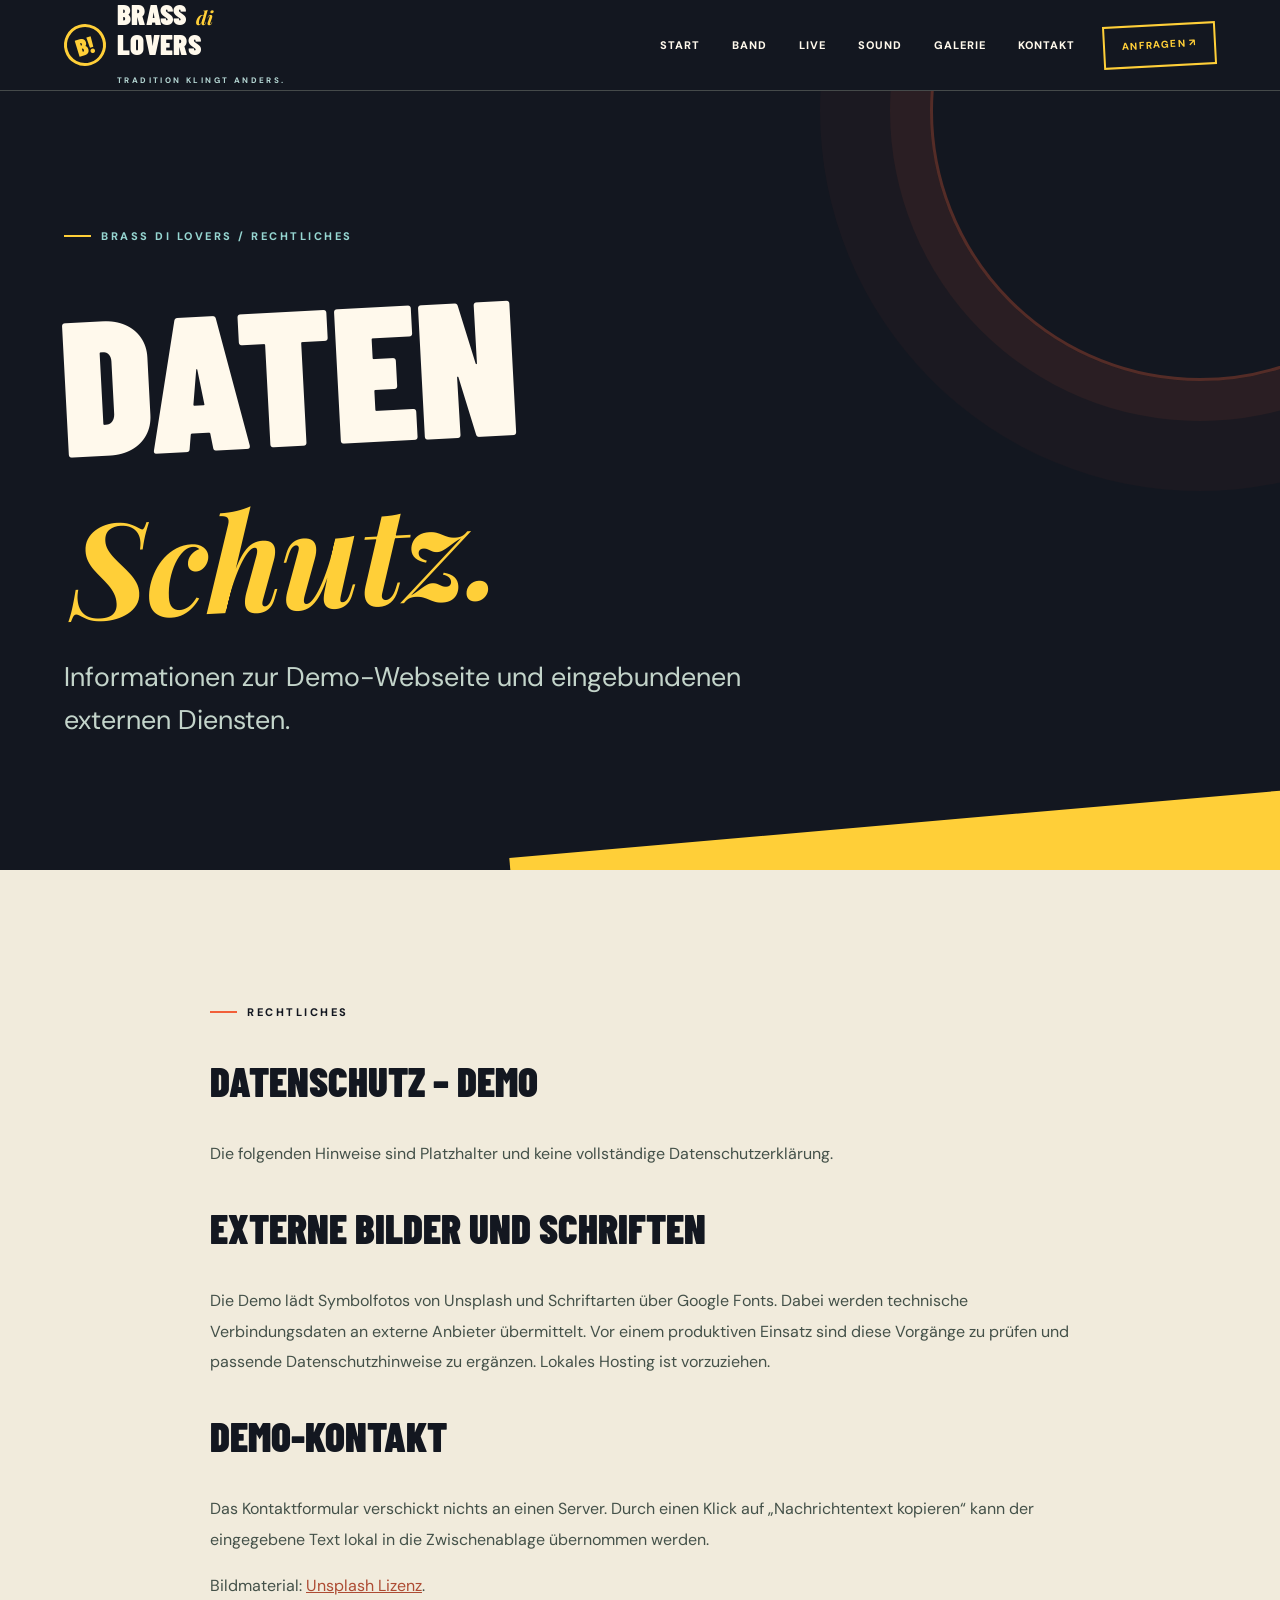
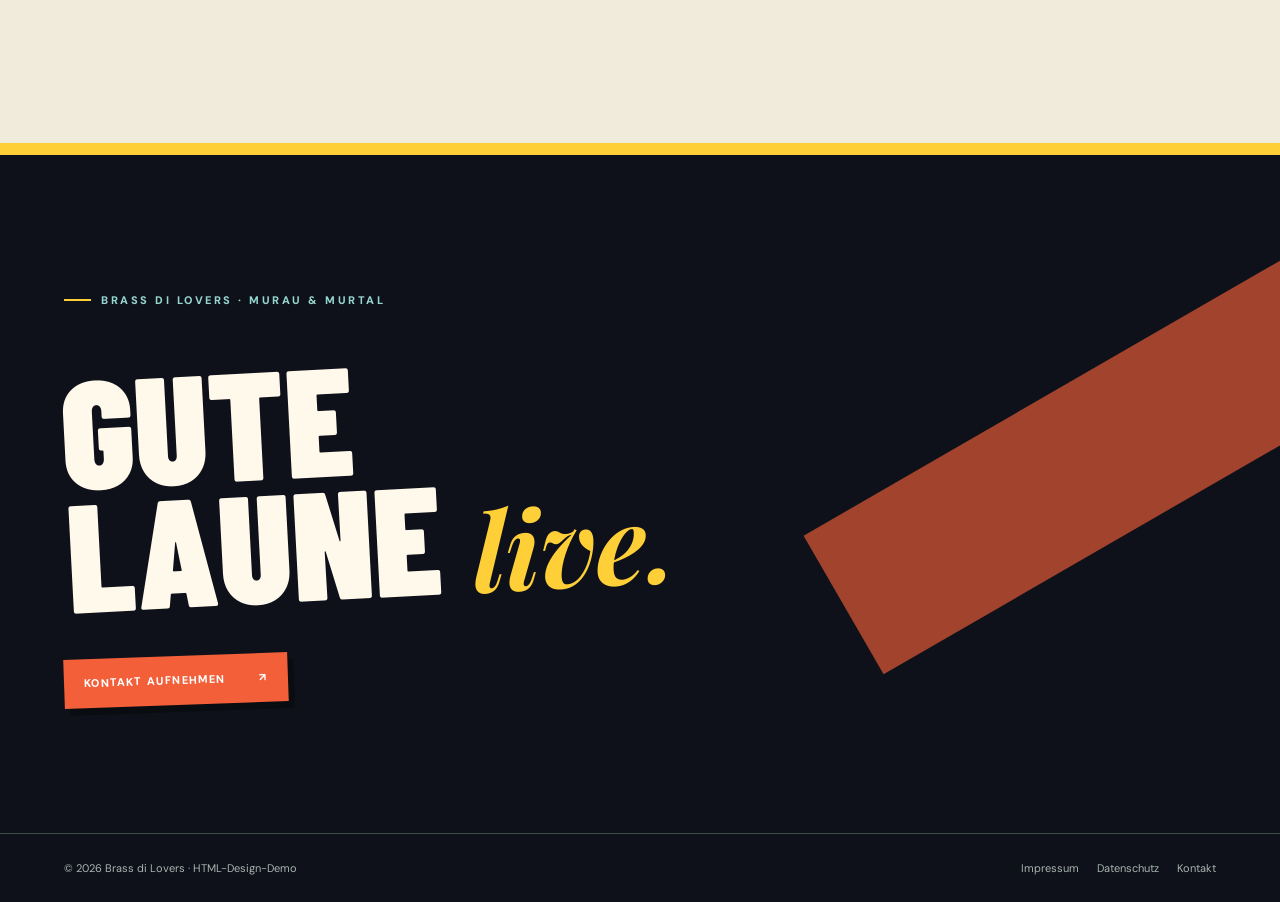
==== commit 19d6f79d: "New asymmetrical Brass di Lovers collage design — Blech Beats Bam" ====
--- a/datenschutz.html
+++ b/datenschutz.html
@@ -1 +1 @@
-<!doctype html><html lang="de"><head><meta charset="utf-8"><meta name="viewport" content="width=device-width,initial-scale=1"><meta name="theme-color" content="#102b2c"><meta name="description" content="Brass di Lovers: traditionelle Blechblasinstrumente treffen moderne Songs – acht Musiker aus Murau und Murtal."><title>Datenschutz | Brass di Lovers</title><link rel="preconnect" href="https://fonts.googleapis.com"><link rel="preconnect" href="https://fonts.gstatic.com" crossorigin><link rel="preconnect" href="https://images.unsplash.com"><link rel="stylesheet" href="assets/style.css"></head><body><header class="nav-outer"><div class="site-head container"><a class="brand" href="index.html" aria-label="Brass di Lovers – Startseite"><span class="brand-main">BRASS <em>di</em> LOVERS</span><small>Real brass. New songs.</small></a><nav class="menu" id="main-menu" aria-label="Hauptnavigation"><a href="index.html" >Home</a><a href="ueber-uns.html" >Über uns</a><a href="termine.html" >Termine</a><a href="medien.html" >Medien</a><a href="galerie.html" >Galerie</a><a href="kontakt.html" >Kontakt</a></nav><a class="book-link" href="kontakt.html">Booking / Anfrage ↗</a><button class="menu-toggle" type="button" aria-label="Menü öffnen" aria-controls="main-menu" aria-expanded="false">Menü <i aria-hidden="true"></i></button></div></header><div class="head-rule" aria-hidden="true"></div><section class="page-hero"><div class="container page-hero-inner"><span class="eyebrow light">Rechtliches</span><h1>DATEN-<br><em>Schutz.</em></h1><p>Datenschutzhinweise – derzeit Demoinhalte.</p></div></section><main><section class="content"><div class="container legal"><span class="eyebrow">Rechtliche Informationen</span><h2>DATENSCHUTZ – DEMO</h2><p>Dies ist ein Platzhalter und keine vollständige Datenschutzerklärung.</p><h2>Externe Inhalte</h2><p>Das Demo-Design lädt Symbolbilder von Unsplash und Schriften von Google Fonts. Beim Aufruf werden technische Verbindungsdaten an diese Dienste übertragen. Vor einem produktiven Einsatz müssen die Datenverarbeitungen geprüft, gegebenenfalls Inhalte lokal gehostet und eine passende Datenschutzerklärung bereitgestellt werden.</p><h2>Kontaktformular</h2><p>Das Demokontaktformular sendet keine Daten an einen Server. Mit dem Kopier-Button werden die eingegebenen Inhalte nur auf deinem Gerät in die Zwischenablage kopiert.</p><p>Weitere Informationen zu den verwendeten Symbolfotos: <a href="https://unsplash.com/license" rel="noopener noreferrer" target="_blank">Unsplash-Lizenz</a>.</p></div></section></main><footer class="footer"><div class="footer-top container"><span class="eyebrow light">LIVE. ECHT. VOLLER ENERGIE.</span><h2>WIR HÖREN<br><em>uns</em> <span style="color:var(--coral)">LIVE.</span></h2><a class="btn" href="kontakt.html">Kontakt aufnehmen <span>↗</span></a></div><div class="footer-bottom"><div class="container"><span>© <span data-year>2026</span> Brass di Lovers · Webseiten-Demo</span><span><a href="impressum.html">Impressum</a><a href="datenschutz.html">Datenschutz</a><a href="kontakt.html">Kontakt</a></span></div></div></footer><script src="assets/script.js"></script></body></html>+<!doctype html><html lang="de"><head><meta charset="utf-8"><meta name="viewport" content="width=device-width, initial-scale=1"><meta name="theme-color" content="#131720"><meta name="description" content="Brass di Lovers – Acht Musiker aus Murau und Murtal, die traditionelle Blechblasinstrumente mit modernen Songs verbinden."><title>Datenschutz | Brass di Lovers</title><link rel="preconnect" href="https://fonts.googleapis.com"><link rel="preconnect" href="https://fonts.gstatic.com" crossorigin><link rel="preconnect" href="https://images.unsplash.com"><link rel="stylesheet" href="assets/style.css"></head><body><header class="header"><div class="header-wrap"><a href="index.html" class="logo" aria-label="Brass di Lovers – Startseite"><span class="logo-icon" aria-hidden="true">B!</span><span><span class="logo-main">BRASS <i>di</i><br>LOVERS</span><span class="logo-sub">Tradition klingt anders.</span></span></a><nav id="main-menu" class="nav" aria-label="Hauptmenü"><a href="index.html" >Start</a><a href="ueber-uns.html" >Band</a><a href="termine.html" >Live</a><a href="medien.html" >Sound</a><a href="galerie.html" >Galerie</a><a href="kontakt.html" >Kontakt</a></nav><a href="kontakt.html" class="nav-cta">Anfragen ↗</a><button type="button" class="menu-toggle" aria-controls="main-menu" aria-expanded="false" aria-label="Menü öffnen">Menü <i aria-hidden="true"></i></button></div></header><section class="subhero"><div class="wrap subhero-inner"><span class="small-label lite">BRASS DI LOVERS / RECHTLICHES</span><h1 class="page-title">DATEN<br><em>Schutz.</em></h1><p>Informationen zur Demo-Webseite und eingebundenen externen Diensten.</p></div></section><main><section class="sub-content"><div class="wrap legal"><span class="small-label">Rechtliches</span><h2>DATENSCHUTZ – DEMO</h2><p>Die folgenden Hinweise sind Platzhalter und keine vollständige Datenschutzerklärung.</p><h2>Externe Bilder und Schriften</h2><p>Die Demo lädt Symbolfotos von Unsplash und Schriftarten über Google Fonts. Dabei werden technische Verbindungsdaten an externe Anbieter übermittelt. Vor einem produktiven Einsatz sind diese Vorgänge zu prüfen und passende Datenschutzhinweise zu ergänzen. Lokales Hosting ist vorzuziehen.</p><h2>Demo-Kontakt</h2><p>Das Kontaktformular verschickt nichts an einen Server. Durch einen Klick auf „Nachrichtentext kopieren“ kann der eingegebene Text lokal in die Zwischenablage übernommen werden.</p><p>Bildmaterial: <a href="https://unsplash.com/license" target="_blank" rel="noopener noreferrer">Unsplash Lizenz</a>.</p></div></section></main><footer class="footer"><div class="wrap footer-top"><span class="small-label lite">BRASS DI LOVERS · MURAU &amp; MURTAL</span><h2>GUTE<br>LAUNE <em>live.</em></h2><a href="kontakt.html" class="btn coral">Kontakt aufnehmen <span>↗</span></a></div><div class="footer-bottom"><div class="wrap"><span>© <span data-year>2026</span> Brass di Lovers · HTML-Design-Demo</span><span><a href="impressum.html">Impressum</a><a href="datenschutz.html">Datenschutz</a><a href="kontakt.html">Kontakt</a></span></div></div></footer><script src="assets/script.js"></script></body></html>
--- a/assets/style.css
+++ b/assets/style.css
@@ -1,180 +1,24 @@
-
-@import url('https://fonts.googleapis.com/css2?family=Barlow+Condensed:wght@500;600;700;800;900&family=DM+Sans:wght@400;500;600;700;800&family=Playfair+Display:ital,wght@0,600;0,700;1,600;1,700&display=swap');
-:root{--cream:#f2eee4;--cream2:#e9e3d7;--petrol:#102b2c;--petrol2:#193e3f;--brass:#cda25f;--brass-dark:#aa7940;--coral:#ef624a;--black:#202824;--muted:#53605d;--line:#d3cabe;--white:#fffaf1;--display:'Barlow Condensed',Impact,'Arial Narrow',sans-serif;--serif:'Playfair Display',Georgia,serif;--body:'DM Sans',Arial,sans-serif}
-*,*:before,*:after{box-sizing:border-box}
-html{scroll-behavior:smooth}
-body{margin:0;font:400 16px/1.6 var(--body);background:var(--cream);color:var(--black);-webkit-font-smoothing:antialiased}
-body.nav-locked{overflow:hidden}
-a{color:inherit;text-decoration:none}
-button,input,textarea{font:inherit}
-button{cursor:pointer}
-img{display:block;max-width:100%}
-::selection{background:var(--brass);color:var(--petrol)}
-:focus-visible{outline:3px solid var(--coral);outline-offset:3px}
-.container{width:min(100% - 2*clamp(22px,5vw,72px),1340px);margin-inline:auto}
-.nav-outer{background:var(--cream);position:relative;z-index:40;border-bottom:1px solid #d8cfc2}
-.site-head{min-height:98px;display:flex;gap:35px;align-items:center}
-.brand{display:flex;flex-direction:column;line-height:.82;flex-shrink:0;position:relative;transform:rotate(-2deg)}
-.brand .brand-main{font:900 clamp(27px,2.6vw,38px)/.85 var(--display);letter-spacing:-.6px}
-.brand .brand-main em{font:italic 700 .68em var(--serif);color:var(--coral);text-transform:lowercase;letter-spacing:-2px}
-.brand small{font-size:8px;text-transform:uppercase;letter-spacing:2.4px;font-weight:800;color:#92734a;margin-top:11px;transform:rotate(2deg)}
-.brand:after{content:'';height:4px;width:46px;background:var(--brass);position:absolute;bottom:1px;right:-17px;transform:rotate(-23deg)}
-.menu{display:flex;margin-left:auto;align-items:center;gap:clamp(13px,2.2vw,31px)}
-.menu a{font-size:12px;letter-spacing:.8px;font-weight:800;text-transform:uppercase;padding:20px 0;position:relative;white-space:nowrap}
-.menu a:after{content:'';position:absolute;height:3px;background:var(--coral);bottom:12px;left:0;right:100%;transition:right .2s}
-.menu a:hover:after,.menu a[aria-current=page]:after{right:0}
-.book-link{padding:13px 18px;white-space:nowrap;background:var(--petrol);color:var(--cream);font-weight:800;font-size:11px;letter-spacing:1.2px;text-transform:uppercase;transition:background .2s}
-.book-link:hover{background:var(--coral)}
-.menu-toggle{display:none}
-.head-rule{height:8px;background:repeating-linear-gradient(90deg,var(--brass) 0 80px,var(--cream2) 80px 84px,var(--brass-dark) 84px 150px)}
-.eyebrow{font-size:11px;font-weight:800;letter-spacing:2.5px;text-transform:uppercase;display:inline-flex;align-items:center;gap:12px}
-.eyebrow:before{content:'';width:30px;height:2px;background:var(--coral)}
-.eyebrow.light{color:#d8c6a9}
-.eyebrow.light:before{background:var(--brass)}
-.btn{display:inline-flex;align-items:center;justify-content:space-between;gap:38px;background:var(--coral);border:1px solid var(--coral);color:#fffaf1;padding:16px 21px;text-transform:uppercase;font-weight:800;font-size:11px;letter-spacing:1.2px;line-height:1.3;transition:transform .2s,background .2s}
-.btn:hover{transform:translateY(-3px);background:#db4f3c}
-.btn.dark{background:var(--petrol);border-color:var(--petrol);color:var(--cream)}
-.btn.dark:hover{background:#285151}
-.btn.ghost{background:transparent;border-color:#9b9283;color:var(--petrol)}
-.btn.ghost:hover{background:#e4dccc}
-.btn.outline-light{background:transparent;color:var(--white);border-color:#a7957b}
-.btn.outline-light:hover{background:#ffffff12}
-.hero{background:var(--cream);position:relative}
-.hero-grid{display:grid;grid-template-columns:1.04fr .96fr;min-height:715px}
-.hero-copy{position:relative;z-index:2;padding:85px 20px 90px 0;display:flex;flex-direction:column;justify-content:center}
-.hero-copy .eyebrow{color:var(--brass-dark)}
-.hero-title{font:900 clamp(93px,10.4vw,168px)/.79 var(--display);letter-spacing:-1px;text-transform:uppercase;margin:38px 0 34px}
-.hero-title .outline{display:block;color:transparent;-webkit-text-stroke:2px var(--petrol)}
-.hero-title .beat{display:block;color:var(--coral);padding-left:clamp(20px,4vw,62px)}
-.hero-title .bottom{display:block;color:var(--petrol)}
-.hero-description{max-width:460px;font-size:17px;line-height:1.7;color:#475551;margin-bottom:32px}
-.hero-actions{display:flex;gap:12px;flex-wrap:wrap}
-.hero-foot{font-size:10px;font-weight:800;letter-spacing:2px;color:#968b79;margin-top:48px;text-transform:uppercase}
-.hero-foot b{color:var(--coral)}
-.hero-art{position:relative;min-height:630px;overflow:hidden;background:#221d17}
-.hero-art>img{position:absolute;inset:0;width:100%;height:100%;object-fit:cover;object-position:52% 40%;filter:contrast(1.08) saturate(.92)}
-.hero-art:before{content:'';z-index:1;position:absolute;inset:0;background:linear-gradient(90deg,#171f1c2a,transparent 40%),linear-gradient(0deg,#111612b3,transparent 47%);pointer-events:none}
-.hero-circle{position:absolute;width:min(23vw,260px);aspect-ratio:1;border:2px solid #e5b96a88;right:-8%;top:6%;border-radius:50%;z-index:2;box-shadow:0 0 0 15px #e5b96a18,0 0 0 32px #e5b96a12}
-.hero-mark{position:absolute;z-index:3;left:clamp(19px,4vw,52px);bottom:40px;color:#fff;max-width:420px}
-.hero-mark .micro{font:800 12px var(--body);letter-spacing:2.5px;text-transform:uppercase;color:#e7c48a}
-.hero-mark strong{display:block;font:900 clamp(40px,5vw,72px)/.9 var(--display);text-transform:uppercase;margin-top:10px}
-.hero-stamp{position:absolute;z-index:4;right:25px;bottom:33px;width:110px;height:110px;display:flex;flex-direction:column;align-items:center;justify-content:center;border-radius:50%;border:2px solid #ffedd3;color:#ffedd3;transform:rotate(13deg);font:800 10px var(--body);letter-spacing:1px;text-align:center}
-.hero-stamp b{font:900 43px/.9 var(--display)}
-.marquee{background:var(--petrol);color:var(--brass);overflow:hidden;white-space:nowrap;border-top:4px solid var(--coral)}
-.marquee-track{padding:16px 26px;display:flex;gap:24px;min-width:max-content;align-items:center;justify-content:space-around;font:900 23px var(--display);letter-spacing:1.5px;text-transform:uppercase}
-.marquee-track .dot{color:var(--coral);font-size:16px}
-.intro{padding:clamp(75px,10vw,142px) 0;background:var(--cream)}
-.intro-grid{display:grid;grid-template-columns:1.08fr .92fr;gap:clamp(38px,8vw,120px);align-items:center}
-.editorial-head{font:900 clamp(67px,7.1vw,115px)/.86 var(--display);letter-spacing:-1px;text-transform:uppercase;margin:25px 0}
-.editorial-head em{font:italic 700 .82em var(--serif);text-transform:none;letter-spacing:-4px;color:var(--brass-dark)}
-.intro-text{font-size:clamp(18px,1.85vw,22px);line-height:1.8;color:#42504a;margin-bottom:30px}
-.kicker-link{font-size:12px;letter-spacing:1.1px;text-transform:uppercase;font-weight:800;display:inline-flex;align-items:center;gap:25px;padding-bottom:9px;border-bottom:2px solid currentColor}
-.kicker-link:hover{color:var(--coral)}
-.keyline{height:1px;background:var(--line);margin-top:80px}
-.keyfacts{display:flex;gap:50px;padding-top:27px;flex-wrap:wrap}
-.keyfact b{display:block;font:900 58px/.9 var(--display)}
-.keyfact span{font:800 10px var(--body);letter-spacing:1.8px;text-transform:uppercase;color:#7d807b}
-.brassstory{background:var(--petrol);color:var(--cream);padding:clamp(74px,8vw,120px) 0}
-.brassstory-grid{display:grid;grid-template-columns:.78fr 1.22fr;align-items:center;gap:clamp(40px,7vw,95px)}
-.brassstory .eyebrow{color:var(--brass)}
-.brassstory .editorial-head{margin-bottom:29px}
-.brassstory .editorial-head em{color:var(--brass)}
-.brassstory p{max-width:420px;font-size:17px;color:#c5d1c8;line-height:1.8;margin-bottom:35px}
-.brassstory-photo{min-height:540px;position:relative}
-.brassstory-photo img{width:100%;height:100%;position:absolute;inset:0;object-fit:cover;object-position:center;filter:saturate(.8)}
-.brassstory-photo:before{position:absolute;z-index:2;content:'';width:100px;height:100px;border:2px solid var(--brass);border-radius:50%;left:-43px;top:50px}
-.brassstory-photo span{position:absolute;z-index:3;bottom:0;right:0;padding:18px 24px;background:var(--coral);color:#fff;font:800 14px var(--body);text-transform:uppercase;letter-spacing:1px}
-.sound{padding:clamp(78px,10vw,130px) 0;background:var(--cream)}
-.sound-layout{display:grid;grid-template-columns:.88fr 1.12fr;gap:clamp(40px,8vw,100px)}
-.sound .editorial-head{margin-top:22px}
-.sound-desc{font-size:16px;color:#5c6763;max-width:430px}
-.sound-lines{border-top:1px solid #aeb5ad}
-.sound-line{display:grid;grid-template-columns:65px 1fr 50px;gap:16px;align-items:center;border-bottom:1px solid #aeb5ad;padding:23px 0}
-.sound-line .n{font:700 15px var(--serif);color:var(--brass-dark)}
-.sound-line strong{font:900 clamp(34px,3.3vw,52px)/1 var(--display);text-transform:uppercase}
-.sound-line .arrow{font-size:23px;color:var(--coral);text-align:right}
-.sound-line small{display:block;color:#77807a;font-size:12px;margin-top:3px}
-.quote-band{background:var(--coral);color:#fff9ed;padding:46px 0}
-.quote-band p{margin:0;font:900 clamp(31px,5vw,66px)/1 var(--display);text-align:center;text-transform:uppercase}
-.quote-band em{font:italic 700 .9em var(--serif);text-transform:none}
-.events-home{background:#ece6da;padding:clamp(75px,10vw,135px) 0}
-.section-head{display:flex;justify-content:space-between;align-items:end;gap:25px;margin-bottom:45px}
-.section-head h2{margin:23px 0 0;font:900 clamp(63px,8vw,118px)/.86 var(--display);text-transform:uppercase}
-.event-list{border-top:1px solid #ada99f}
-.event-row{display:grid;grid-template-columns:95px 1fr auto;align-items:center;gap:28px;padding:27px 8px;border-bottom:1px solid #ada99f}
-.event-date{font:900 33px var(--display);color:var(--coral)}
-.event-title{font:900 clamp(29px,3.1vw,45px)/1 var(--display);text-transform:uppercase;margin:0}
-.event-row p{font-size:12px;color:#707a70;margin:7px 0 0}
-.event-arrow{font-size:28px;color:var(--coral)}
-.small-note{font-size:12px;color:#6d7770;margin-top:25px}
-.image-run{position:relative;min-height:550px;background:#1e302e;overflow:hidden}
-.image-run img{width:100%;height:100%;position:absolute;inset:0;object-fit:cover;object-position:center 48%}
-.image-run:before{content:'';inset:0;position:absolute;z-index:1;background:linear-gradient(90deg,#0e2929cf,#153a3933),linear-gradient(0deg,#0e2223a9,transparent)}
-.image-run-inner{position:relative;z-index:2;min-height:550px;display:flex;flex-direction:column;align-items:flex-start;justify-content:flex-end;padding-block:55px}
-.image-run h2{font:900 clamp(74px,11vw,150px)/.78 var(--display);margin:20px 0 30px;text-transform:uppercase}
-.image-run h2 em{font:italic 700 .76em var(--serif);text-transform:none;color:#e0b172}
-.page-hero{background:var(--petrol);color:var(--cream);position:relative;overflow:hidden}
-.page-hero:after{content:'';position:absolute;width:400px;height:400px;border:1px solid #c79a5e55;border-radius:50%;right:-120px;top:-190px;box-shadow:0 0 0 45px #c79a5e0d,0 0 0 100px #c79a5e07;pointer-events:none}
-.page-hero-inner{padding:clamp(75px,10vw,135px) 0 clamp(70px,10vw,130px);position:relative;z-index:1}
-.page-hero h1{font:900 clamp(88px,14vw,192px)/.82 var(--display);text-transform:uppercase;margin:26px 0 24px;letter-spacing:-2px}
-.page-hero h1 em{font:italic 700 .78em var(--serif);color:var(--brass);text-transform:none}
-.page-hero p{font-size:clamp(18px,2vw,24px);max-width:720px;color:#c3d2c9;line-height:1.6;margin:0}
-.content{padding:clamp(75px,9vw,125px) 0}
-.split{display:grid;grid-template-columns:.9fr 1.1fr;gap:clamp(35px,7vw,100px);align-items:center}
-.split .editorial-head{margin-top:20px}
-.split p{font-size:17px;line-height:1.85;color:#505f58}
-.split .lead{font-size:clamp(18px,2vw,24px);color:var(--petrol);line-height:1.65}
-.split-photo{width:100%;aspect-ratio:4/5;object-fit:cover;filter:saturate(.86)}
-.caption{font-size:12px!important;color:#748078!important;margin-top:12px}
-.chapter{padding:80px 0;background:#eae3d7}
-.chapter h2{font:900 clamp(52px,7vw,105px)/.91 var(--display);text-transform:uppercase;margin:20px 0}
-.chapter .big-copy{font:italic 600 clamp(22px,3vw,43px)/1.5 var(--serif);max-width:900px}
-.chapter .columns{display:grid;grid-template-columns:repeat(3,1fr);gap:40px;margin-top:45px}
-.chapter .columns>div{border-top:2px solid var(--brass);padding-top:17px}
-.chapter .columns b{font:900 38px var(--display)}
-.chapter .columns p{font-size:14px;line-height:1.7}
-.empty-cal{background:var(--cream2);border-left:8px solid var(--coral);padding:clamp(32px,6vw,70px)}
-.empty-cal strong{display:block;font:900 clamp(70px,11vw,135px)/.87 var(--display);text-transform:uppercase;margin:12px 0 28px}
-.empty-cal p{max-width:700px;font-size:18px;line-height:1.8;color:#51605a}
-.media-grid{display:grid;grid-template-columns:1fr 1fr;gap:22px}
-.media-item{background:var(--petrol);color:var(--cream)}
-.media-item img{width:100%;height:350px;object-fit:cover}
-.media-item .text{padding:25px 27px 32px}
-.media-item h3{font:900 40px/1 var(--display);margin:7px 0 11px;text-transform:uppercase}
-.media-item p{font-size:14px;color:#c1d0c5;margin:0}
-.gallery-grid{display:grid;grid-template-columns:1.1fr .9fr .9fr;gap:14px}
-.gallery-grid button{border:0;padding:0;background:#132d2d;position:relative;min-height:280px;overflow:hidden}
-.gallery-grid button:first-child{grid-row:span 2}
-.gallery-grid img{width:100%;height:100%;position:absolute;inset:0;object-fit:cover;transition:transform .35s}
-.gallery-grid button:hover img{transform:scale(1.045)}
-.gallery-grid .label{position:absolute;left:17px;bottom:17px;color:#fff;background:#173232d9;padding:8px 12px;font:800 11px var(--body);letter-spacing:1px;text-transform:uppercase}
-dialog{background:#0e2223;color:#fff;border:1px solid #466460;max-width:min(95vw,1080px);max-height:92vh;padding:12px}
-dialog::backdrop{background:#001512dd}
-dialog img{max-width:100%;max-height:77vh;object-fit:contain}
-.close-modal{display:block;margin:0 0 10px auto;border:0;background:var(--coral);color:#fff;padding:9px 15px;font-weight:800}
-.contact-grid{display:grid;grid-template-columns:.82fr 1.18fr;gap:clamp(40px,8vw,120px)}
-.contact-grid h2{font:900 clamp(65px,8vw,112px)/.86 var(--display);text-transform:uppercase;margin:20px 0}
-.contact-grid p{font-size:16px;color:#52605a}
-.contact-grid form{border-top:3px solid var(--brass);padding-top:35px}
-.form-row{display:grid;grid-template-columns:1fr 1fr;gap:19px}
-.field{display:block;margin-bottom:21px}
-.field span{display:block;text-transform:uppercase;letter-spacing:1px;font-size:11px;font-weight:800;margin-bottom:10px;color:#52615c}
-.field input,.field textarea{width:100%;padding:14px 16px;background:#fffcf5;border:1px solid #b9b6ac;border-radius:0;color:var(--petrol)}
-.field input:focus,.field textarea:focus{outline:none;border-color:var(--coral);box-shadow:0 0 0 2px #ef624a22}
-.form-status{color:#216a55;font-size:14px}
-.legal{max-width:860px}
-.legal h2{font:900 46px var(--display);text-transform:uppercase}
-.legal p{font-size:16px;line-height:1.8;color:#53615a}
-.legal a{text-decoration:underline;color:#a35232}
-.footer{background:#0d2728;color:var(--cream)}
-.footer-top{padding:clamp(73px,9vw,140px) 0}
-.footer-top h2{font:900 clamp(73px,12vw,158px)/.81 var(--display);text-transform:uppercase;margin:24px 0 45px}
-.footer-top h2 em{font:italic 700 .74em var(--serif);text-transform:none;color:var(--brass)}
-.footer-bottom{border-top:1px solid #446263;padding:25px 0;color:#c3d0c9;font-size:11px;letter-spacing:.3px}
-.footer-bottom .container{display:flex;align-items:center;justify-content:space-between;gap:20px;flex-wrap:wrap}
-.footer-bottom a{margin-left:17px}
-.footer-bottom a:hover{color:var(--brass)}
-@media(max-width:1050px){.site-head{gap:18px}.menu{gap:15px}.menu a{font-size:11px}.book-link{padding:11px}.hero-title{font-size:clamp(89px,10.2vw,135px)}.hero-grid{min-height:625px}.hero-art{min-height:600px}}
-@media(max-width:850px){.site-head{min-height:82px}.book-link{display:none}.menu-toggle{display:flex;margin-left:auto;align-items:center;gap:12px;padding:9px 13px;border:1px solid #aca390;background:transparent;color:var(--petrol);font-size:11px;font-weight:800;letter-spacing:1.4px;text-transform:uppercase}.menu-toggle i{display:block;width:18px;height:2px;background:var(--coral);box-shadow:0 6px var(--coral),0 -6px var(--coral)}.menu{position:absolute;display:none;top:100%;left:0;right:0;margin:0;padding:14px 24px 25px;background:var(--cream);border-bottom:3px solid var(--brass);box-shadow:0 10px 20px #15292433;flex-direction:column;align-items:stretch;gap:0}.menu.open{display:flex}.menu a{padding:13px 5px;font-size:19px;border-bottom:1px solid var(--line)}.menu a:after{bottom:0}.hero-grid{grid-template-columns:1fr}.hero-copy{min-height:570px;padding:75px 0 85px}.hero-title{font-size:clamp(100px,16vw,143px)}.hero-art{min-height:540px}.hero-art>img{object-position:center 45%}.hero-circle{width:200px}.intro-grid,.brassstory-grid,.sound-layout,.split,.contact-grid{grid-template-columns:1fr}.intro-grid{gap:25px}.brassstory-photo{min-height:540px}.sound-layout{gap:35px}.intro{padding:80px 0}.chapter .columns{gap:25px}.gallery-grid{grid-template-columns:1fr 1fr}.gallery-grid button:first-child{grid-row:span 1;grid-column:span 2;min-height:370px}.image-run,.image-run-inner{min-height:490px}}
-@media(max-width:550px){.container{width:calc(100% - 40px)}.site-head{min-height:74px}.brand .brand-main{font-size:29px}.hero-copy{min-height:480px;padding:66px 0 72px}.hero-title{font-size:clamp(86px,18vw,116px);margin:30px 0}.hero-description{font-size:15px}.hero-foot{margin-top:31px}.hero-art{min-height:435px}.hero-mark strong{font-size:49px}.hero-stamp{width:79px;height:79px;font-size:7px;bottom:25px;right:17px}.hero-stamp b{font-size:33px}.hero-circle{width:155px}.hero-mark{left:20px;bottom:31px}.marquee-track{gap:18px;font-size:19px}.intro{padding:68px 0}.editorial-head{font-size:clamp(62px,13.5vw,84px)}.editorial-head em{letter-spacing:-2px}.keyline{margin-top:48px}.keyfacts{gap:24px}.keyfact b{font-size:49px}.brassstory-photo{min-height:400px}.brassstory-photo:before{left:-18px;width:72px;height:72px}.sound-line{grid-template-columns:40px 1fr 28px;gap:12px}.sound-line strong{font-size:36px}.section-head{align-items:start;flex-direction:column}.section-head h2{font-size:77px}.event-row{grid-template-columns:63px 1fr 18px;gap:9px;padding:22px 0}.event-date{font-size:23px}.event-title{font-size:30px}.event-row p{font-size:11px}.image-run,.image-run-inner{min-height:410px}.image-run h2{font-size:75px}.page-hero h1{font-size:clamp(85px,18vw,118px);letter-spacing:-1px}.page-hero-inner{padding:73px 0 80px}.form-row,.media-grid,.chapter .columns{grid-template-columns:1fr}.chapter .columns{gap:10px}.gallery-grid{gap:8px}.gallery-grid button{min-height:190px}.gallery-grid button:first-child{min-height:260px}.gallery-grid .label{font-size:9px;left:7px;bottom:7px}.media-item img{height:245px}.footer-top h2{font-size:clamp(70px,15vw,105px)}.footer-bottom a{margin:0 15px 0 0}.footer-bottom .container{align-items:flex-start;flex-direction:column}.hero-actions{gap:9px}.btn{padding:14px 15px;gap:16px;font-size:10px}}
-@media(prefers-reduced-motion:reduce){*,*:before,*:after{transition:none!important;scroll-behavior:auto!important}}
+@import url('https://fonts.googleapis.com/css2?family=Barlow+Condensed:wght@600;700;800;900&family=DM+Sans:wght@400;500;600;700;800&family=Permanent+Marker&family=Playfair+Display:ital,wght@1,600;1,700&display=swap');
+:root{--ink:#131720;--ink2:#1d2530;--paper:#f1ebdc;--white:#fff9ec;--sun:#ffcf38;--coral:#f25f39;--turq:#96d6d1;--display:'Barlow Condensed',Impact,'Arial Narrow',sans-serif;--body:'DM Sans',Arial,sans-serif;--marker:'Permanent Marker',cursive;--serif:'Playfair Display',Georgia,serif}
+*,*:before,*:after{box-sizing:border-box}html{scroll-behavior:smooth}body{margin:0;color:var(--ink);background:var(--paper);font:400 16px/1.65 var(--body);overflow-x:hidden}a{color:inherit;text-decoration:none}button,input,textarea{font:inherit}button{cursor:pointer}img{display:block;max-width:100%}::selection{background:var(--sun);color:var(--ink)}:focus-visible{outline:3px solid var(--coral);outline-offset:3px}.wrap{width:min(calc(100% - 2*clamp(20px,5vw,76px)),1360px);margin:0 auto}.small-label{font-size:11px;font-weight:800;letter-spacing:2.5px;text-transform:uppercase;display:inline-flex;align-items:center;gap:10px}.small-label:before{content:"";width:27px;height:2px;background:var(--coral)}.small-label.lite{color:var(--turq)}.small-label.lite:before{background:var(--sun)}
+.header{position:relative;z-index:30;background:var(--ink);color:var(--white);border-bottom:1px solid #454a4a}.header-wrap{width:min(calc(100% - 2*clamp(20px,5vw,76px)),1360px);margin:auto;display:flex;gap:28px;align-items:center;min-height:90px}.logo{flex-shrink:0;display:flex;align-items:center;gap:11px}.logo-icon{width:42px;height:42px;border:3px solid var(--sun);border-radius:50%;display:grid;place-items:center;transform:rotate(-17deg);font:900 24px var(--display);color:var(--sun)}.logo-main{font:900 29px/.77 var(--display);letter-spacing:.3px;text-transform:uppercase}.logo-main i{font:italic 700 19px var(--serif);text-transform:lowercase;color:var(--sun);margin:0 3px}.logo-sub{display:block;margin-top:10px;font-size:8px;letter-spacing:2.4px;text-transform:uppercase;color:#b5d6d3;font-weight:800}.nav{display:flex;align-items:center;gap:clamp(15px,2.5vw,37px);margin-left:auto}.nav a{position:relative;text-transform:uppercase;letter-spacing:1px;font-size:11px;font-weight:800;padding:32px 0}.nav a:after{content:"";height:4px;background:var(--sun);position:absolute;left:0;bottom:24px;right:100%;transform:rotate(-6deg);transition:right .2s}.nav a:hover:after,.nav a[aria-current=page]:after{right:0}.nav-cta{display:inline-block;padding:11px 17px;border:2px solid var(--sun);color:var(--sun);font-weight:800;font-size:10px;letter-spacing:1.2px;text-transform:uppercase;transform:rotate(-3deg);transition:background .2s}.nav-cta:hover{background:var(--sun);color:var(--ink)}.menu-toggle{display:none}
+.btn{display:inline-flex;align-items:center;justify-content:space-between;gap:34px;font:800 11px/1.4 var(--body);text-transform:uppercase;letter-spacing:1.2px;background:var(--sun);padding:17px 20px;color:var(--ink);border:0;transform:rotate(-2deg);box-shadow:6px 7px 0 #06070a77;transition:transform .2s,box-shadow .2s}.btn:hover{transform:rotate(0deg) translateY(-3px);box-shadow:5px 8px 0 #06070a77}.btn.dark{background:var(--ink);color:var(--white);box-shadow:6px 7px 0 #aeb4b077}.btn.coral{background:var(--coral);color:#fff}.btn.ghost{background:transparent;border:1px solid currentColor;color:inherit;box-shadow:none;transform:rotate(2deg)}
+/* asymmetric hero */
+.hero{color:var(--white);background:var(--ink);position:relative;isolation:isolate;overflow:hidden;min-height:700px}.hero:before{content:"";position:absolute;left:-260px;bottom:-340px;width:710px;height:710px;border:3px solid #e9c44118;border-radius:50%;box-shadow:0 0 0 40px #e9c4410a,0 0 0 100px #e9c44108;transform:skewX(12deg)}.hero:after{content:"";pointer-events:none;position:absolute;inset:auto -10vw -130px 43%;height:230px;background:var(--coral);transform:rotate(-13deg);z-index:-1}.hero-grid{display:grid;grid-template-columns:1.03fr .97fr;min-height:700px}.hero-copy{position:relative;z-index:5;display:flex;flex-direction:column;justify-content:center;align-items:flex-start;padding:90px 10px 125px 0}.hero-title{font:900 clamp(102px,10vw,158px)/.76 var(--display);letter-spacing:-2.5px;text-transform:uppercase;margin:37px 0 26px;transform:rotate(-4deg);position:relative}.hero-title .word1{display:block;color:var(--white)}.hero-title .word2{display:block;color:var(--sun);margin-left:clamp(10px,4vw,60px)}.hero-title .word3{display:block;color:var(--white);margin-left:clamp(0px,2vw,26px)}.hero-tag{font:italic 700 clamp(24px,3vw,44px)/1.15 var(--serif);margin:0 0 24px;color:var(--turq);transform:rotate(-3deg)}.hero-copy p:not(.hero-tag){max-width:520px;color:#cbd6d2;line-height:1.8;font-size:16px;margin:0 0 32px}.hero-buttons{display:flex;gap:16px;flex-wrap:wrap;margin-top:8px}.hero-serial{color:#7f9494;font-size:10px;letter-spacing:2.4px;font-weight:800;margin-top:45px}
+.hero-visual{position:relative;min-height:700px;transform:translateX(5vw)}.hero-visual .main-photo{position:absolute;inset:7% 0 5% 5%;width:100%;height:89%;object-fit:cover;object-position:center;clip-path:polygon(13% 0,98% 5%,100% 77%,88% 100%,0 95%,7% 20%);filter:saturate(.78) contrast(1.12)}.hero-visual:before{content:"";position:absolute;z-index:2;inset:0;background:linear-gradient(90deg,var(--ink) 0%,#1317204a 18%,transparent 50%);pointer-events:none}.stamp{z-index:3;position:absolute;right:5%;top:11%;height:120px;width:120px;border:3px solid var(--sun);border-radius:50%;display:flex;align-items:center;justify-content:center;text-align:center;font:900 16px/1.1 var(--display);letter-spacing:1px;text-transform:uppercase;color:var(--sun);transform:rotate(18deg);background:#12192255}.stamp em{font:italic 700 32px var(--serif);display:block}.hero-scribble{position:absolute;z-index:3;bottom:10%;left:1%;font:700 clamp(20px,2.5vw,33px) var(--marker);transform:rotate(-9deg);background:var(--sun);color:#171b23;padding:4px 15px;box-shadow:8px 8px #151719aa}.hero-counter{position:absolute;z-index:2;right:5%;bottom:14%;font:900 110px/.8 var(--display);color:#ffffff35;transform:rotate(8deg)}
+/* diagonal motif on the band-shaped strip */
+.tape{position:relative;z-index:6;margin:-44px -5% 0;background:var(--sun);color:#141720;transform:rotate(-2.2deg);border-block:5px solid #111820;box-shadow:0 10px #0d0e1270}.tape-content{display:flex;align-items:center;justify-content:space-around;gap:35px;white-space:nowrap;min-width:max-content;padding:18px 25px;font:900 clamp(24px,3vw,37px)/1 var(--display);letter-spacing:2px;text-transform:uppercase}.tape-content span:nth-child(even){font:italic 700 22px var(--serif);color:var(--coral)}
+.intro{padding:clamp(105px,13vw,180px) 0 clamp(75px,9vw,120px);position:relative;background:var(--paper)}.intro-grid{display:grid;grid-template-columns:1.05fr .95fr;gap:clamp(40px,7vw,100px);align-items:center}.scribbled{position:relative;display:inline-block}.scribbled:after{content:"";position:absolute;left:-6px;right:-10px;bottom:-4px;height:12px;background:var(--sun);clip-path:polygon(1% 0,100% 38%,99% 100%,0 71%);transform:rotate(-2deg);z-index:-1}.intro h2,.story h2,.music h2,.agenda h2,.photo-panel h2,.page-title{font:900 clamp(68px,8vw,120px)/.85 var(--display);text-transform:uppercase;letter-spacing:-1.2px;margin:25px 0}.intro h2{transform:rotate(-3deg)}.intro h2 span{font:italic 700 .72em var(--serif);text-transform:none;color:var(--coral)}.intro .big{font-size:clamp(19px,2vw,26px);line-height:1.6;color:#34423d}.intro p{line-height:1.75}.intro-text{padding:30px 0}.side-note{margin-top:40px;display:inline-block;transform:rotate(7deg);font:700 22px var(--marker);color:var(--coral);border:3px solid var(--coral);border-radius:50%;padding:25px;min-width:180px;text-align:center}
+.story{padding:clamp(90px,10vw,140px) 0;background:#d9ded6;position:relative;overflow:hidden}.story:before{position:absolute;content:"";width:180px;height:700px;top:-160px;left:-80px;background:#bed1cd;transform:rotate(25deg)}.story-grid{display:grid;grid-template-columns:.95fr 1.05fr;gap:clamp(20px,6vw,90px);align-items:center}.photo-collage{height:640px;position:relative}.photo-collage .big-photo{position:absolute;inset:4% 18% 11% 0;width:82%;height:85%;object-fit:cover;object-position:center;clip-path:polygon(5% 0,100% 4%,93% 100%,0 90%);filter:grayscale(.18)}.photo-collage .little-photo{position:absolute;right:0;bottom:0;width:48%;height:45%;object-fit:cover;transform:rotate(8deg);border:10px solid var(--paper);box-shadow:10px 14px 0 #1d25305c}.photo-sticker{position:absolute;z-index:4;left:-19px;bottom:6%;transform:rotate(-10deg);background:var(--coral);padding:16px 22px;color:white;font:900 22px var(--display);letter-spacing:1px;text-transform:uppercase}.story h2 span{font:italic 700 .72em var(--serif);text-transform:none;color:var(--coral)}.story p{max-width:500px;line-height:1.9;font-size:17px;color:#34453e}.story-stats{display:flex;gap:35px;border-top:2px solid #9baaa4;margin:35px 0;padding-top:28px}.story-stats b{display:block;font:900 52px var(--display)}.story-stats small{text-transform:uppercase;font-size:10px;letter-spacing:1px;font-weight:800;color:#637368}
+.music{background:var(--ink2);color:var(--white);padding:clamp(75px,9vw,130px) 0;position:relative;overflow:hidden}.music:before{content:"";width:580px;height:280px;background:var(--coral);position:absolute;top:-230px;right:-150px;transform:rotate(-19deg)}.music-grid{display:grid;grid-template-columns:.8fr 1.2fr;gap:clamp(35px,8vw,110px)}.music h2 span{color:var(--sun)}.music p{max-width:420px;color:#c7d1cd}.music-items{padding-top:20px}.music-item{border-bottom:1px solid #6a7675;padding:24px 0;display:grid;grid-template-columns:50px 1fr auto;align-items:center;gap:15px;transform-origin:left;transition:transform .2s}.music-item:hover{transform:translateX(8px) rotate(-1deg)}.music-item .n{color:var(--sun);font:italic 700 18px var(--serif)}.music-item strong{font:900 clamp(35px,3.6vw,56px)/1 var(--display);text-transform:uppercase}.music-item small{display:block;font-size:12px;color:#a6b8b1;margin-top:6px}.music-item .arr{font-size:29px;color:var(--coral)}.handquote{background:var(--coral);padding:54px 0;color:white;transform:skewY(-2deg);margin:0 -3%;position:relative;z-index:2}.handquote .wrap{transform:skewY(2deg);text-align:center}.handquote p{font:900 clamp(31px,5vw,68px)/1.14 var(--display);text-transform:uppercase;margin:0}.handquote em{font:italic 700 .83em var(--serif);text-transform:none}
+.agenda{padding:clamp(100px,10vw,140px) 0;background:var(--paper)}.agenda-head{display:flex;justify-content:space-between;gap:25px;align-items:end;margin-bottom:35px}.agenda h2{margin:20px 0}.agenda h2 em{font:italic 700 .7em var(--serif);color:var(--coral);text-transform:none}.linkline{display:inline-flex;gap:19px;align-items:center;font-size:12px;letter-spacing:1.2px;font-weight:800;text-transform:uppercase;border-bottom:2px solid currentColor;padding:9px 0}.linkline:hover{color:var(--coral)}.agenda-list{border-top:2px solid var(--ink)}.event{display:grid;grid-template-columns:90px 1fr auto;gap:25px;align-items:center;padding:27px 7px;border-bottom:1px solid #a9aaa4}.event .date{font:900 27px var(--display);color:var(--coral)}.event h3{font:900 clamp(30px,3vw,46px)/1 var(--display);text-transform:uppercase;margin:0}.event p{font-size:12px;color:#666d66;margin:7px 0 0}.event .arr{font-size:30px;color:var(--coral)}.note{font-size:12px;color:#69766d;line-height:1.7}
+.photo-panel{min-height:520px;position:relative;background:var(--ink)}.photo-panel>img{position:absolute;inset:0;width:100%;height:100%;object-fit:cover;filter:saturate(.75) brightness(.65)}.photo-panel:before{content:"";z-index:1;position:absolute;inset:0;background:linear-gradient(90deg,#141923df,#14192328),linear-gradient(0deg,#141923d2,transparent 60%)}.photo-panel .wrap{position:relative;z-index:2;padding:85px 0;min-height:520px;display:flex;flex-direction:column;align-items:flex-start;justify-content:end;color:white}.photo-panel h2{margin:20px 0}.photo-panel h2 span{color:var(--sun);font:italic 700 .7em var(--serif);text-transform:none}
+.subhero{background:var(--ink);color:var(--white);padding:clamp(85px,10vw,140px) 0 clamp(80px,8vw,130px);position:relative;overflow:hidden}.subhero:before{content:"";position:absolute;border-radius:50%;width:540px;height:540px;top:-250px;right:-190px;border:3px solid #f25f394b;box-shadow:0 0 0 40px #f25f3912,0 0 0 110px #f25f3909}.subhero:after{content:"";position:absolute;inset:auto -8% -50px 40%;height:100px;background:var(--sun);transform:rotate(-5deg)}.subhero-inner{position:relative;z-index:1}.page-title{font-size:clamp(100px,15vw,212px);transform:rotate(-3deg);margin:25px 0 30px}.page-title em{font:italic 700 .69em var(--serif);color:var(--sun);text-transform:none}.subhero p{font-size:clamp(18px,2.3vw,27px);max-width:790px;color:#c3d4ca;line-height:1.6}.sub-content{padding:clamp(80px,10vw,125px) 0;background:var(--paper)}.sub-title{font:900 clamp(65px,7vw,110px)/.85 var(--display);text-transform:uppercase;margin:20px 0}.sub-title em{font:italic 700 .76em var(--serif);text-transform:none;color:var(--coral)}.two-col{display:grid;grid-template-columns:.93fr 1.07fr;gap:clamp(35px,7vw,95px);align-items:center}.two-col p{font-size:17px;line-height:1.9}.feature-photo{width:100%;height:550px;object-fit:cover;clip-path:polygon(3% 1%,100% 5%,95% 99%,0 93%)}.meta{font-size:12px!important;color:#666!important}.legal{max-width:860px}.legal h2{font:900 41px var(--display);text-transform:uppercase}.legal p{line-height:1.9;color:#445149}.legal a{text-decoration:underline;color:#ad4b33}
+.media-grid{display:grid;grid-template-columns:1fr 1fr;gap:25px;align-items:start}.media-card{background:var(--ink);color:var(--white);margin:0}.media-card:nth-child(2){margin-top:65px;transform:rotate(2deg)}.media-card img{width:100%;height:390px;object-fit:cover;filter:grayscale(.12)}.media-card figcaption{padding:28px}.media-card h3{font:900 39px var(--display);text-transform:uppercase;margin:5px 0}.media-card p{color:#c2d0c8;font-size:14px}
+.gallery{display:grid;grid-template-columns:1.2fr .9fr .95fr;gap:17px;align-items:start}.gallery button{border:0;position:relative;padding:0;background:var(--ink);min-height:270px;overflow:hidden;transform:rotate(-2deg)}.gallery button:nth-child(2){transform:rotate(4deg);margin-top:65px}.gallery button:nth-child(3){transform:rotate(-3deg);margin-top:30px}.gallery button:nth-child(4){transform:rotate(2deg);margin-top:-20px}.gallery button:nth-child(5){transform:rotate(-1deg);margin-top:40px}.gallery button img{height:300px;width:100%;object-fit:cover;transition:transform .35s}.gallery button:hover img{transform:scale(1.06)}.gallery button span{position:absolute;bottom:0;left:0;background:var(--sun);color:var(--ink);padding:11px 15px;font:800 11px var(--body);letter-spacing:1px;text-transform:uppercase}dialog{max-width:min(95vw,1080px);max-height:90vh;border:1px solid #6f7c77;padding:12px;background:var(--ink);color:#fff}dialog::backdrop{background:#000d}dialog img{max-width:100%;max-height:77vh;object-fit:contain}.close-dialog{display:block;margin:0 0 10px auto;background:var(--sun);color:var(--ink);border:0;padding:8px 12px;font-weight:800}
+.contact-grid{display:grid;grid-template-columns:.78fr 1.22fr;gap:clamp(35px,7vw,95px)}.contact-grid form{background:#e5e1d5;padding:clamp(24px,5vw,55px);transform:rotate(1deg);box-shadow:11px 11px 0 #1c263029}.contact-grid p{font-size:16px}.form-pair{display:grid;grid-template-columns:1fr 1fr;gap:15px}.field{display:block;margin-bottom:22px}.field span{display:block;font-size:11px;font-weight:800;letter-spacing:1px;text-transform:uppercase;margin-bottom:8px}.field input,.field textarea{width:100%;padding:14px 15px;border:1px solid #a6afa7;background:#fffef9;border-radius:0;color:var(--ink)}.field input:focus,.field textarea:focus{outline:2px solid var(--coral);border-color:var(--coral)}.status{color:#18624f;font-size:14px}.calendar-placeholder{background:#e4e0d4;border-left:10px solid var(--coral);padding:clamp(25px,5vw,70px);transform:rotate(-1deg);box-shadow:13px 13px 0 #8e948c5c}.calendar-placeholder strong{font:900 clamp(70px,11vw,145px)/.85 var(--display);text-transform:uppercase;display:block;margin:20px 0}.calendar-placeholder p{max-width:690px;line-height:1.9}
+.footer{background:#0e1119;color:var(--white);border-top:12px solid var(--sun);position:relative;overflow:hidden}.footer:before{content:"";width:800px;height:160px;position:absolute;top:170px;right:-310px;background:var(--coral);transform:rotate(-30deg);opacity:.65}.footer-top{position:relative;padding:clamp(80px,10vw,140px) 0}.footer h2{font:900 clamp(80px,12vw,170px)/.8 var(--display);text-transform:uppercase;margin:30px 0 45px;transform:rotate(-3deg)}.footer h2 em{font:italic 700 .7em var(--serif);text-transform:none;color:var(--sun)}.footer-bottom{position:relative;border-top:1px solid #3f4c4a;padding:25px 0;color:#a9b5b0;font-size:11px}.footer-bottom .wrap{display:flex;align-items:center;justify-content:space-between;gap:20px;flex-wrap:wrap}.footer-bottom a{margin-left:18px}.footer-bottom a:hover{color:var(--sun)}
+@media(max-width:1080px){.header-wrap{gap:15px}.nav{gap:15px}.nav a{font-size:10px}.hero-title{font-size:clamp(94px,10vw,135px)}.hero-visual{transform:translateX(1vw)}.logo-main{font-size:24px}.hero-grid{min-height:650px}.hero{min-height:650px}.hero-visual{min-height:650px}}
+@media(max-width:790px){.header-wrap{min-height:77px}.menu-toggle{display:flex;gap:11px;align-items:center;margin-left:auto;padding:10px 13px;background:transparent;border:1px solid #6b7779;color:var(--sun);text-transform:uppercase;font-size:11px;font-weight:800;letter-spacing:1.3px}.menu-toggle i{display:block;width:17px;height:2px;background:var(--sun);box-shadow:0 6px var(--sun),0 -6px var(--sun)}.nav{display:none;position:absolute;left:0;right:0;top:100%;background:var(--ink);padding:14px 24px 27px;flex-direction:column;gap:0;align-items:stretch;border-bottom:4px solid var(--sun);box-shadow:0 13px 25px #0008}.nav.open{display:flex}.nav a{padding:12px 5px;font-size:18px;border-bottom:1px solid #465359}.nav a:after{bottom:0}.nav-cta{display:none}.hero-grid{grid-template-columns:1fr}.hero-copy{padding:85px 0 95px}.hero-title{font-size:clamp(90px,15vw,140px)}.hero-visual{min-height:540px;transform:none;margin:-45px -25px 10px}.hero-visual .main-photo{inset:0;width:100%;height:100%}.tape{margin-top:-32px}.intro-grid,.story-grid,.music-grid,.two-col,.contact-grid{grid-template-columns:1fr}.intro-text{padding-top:0}.photo-collage{height:540px}.music-grid{gap:20px}.story h2{margin-top:0}.hero-stamp{right:9%}.media-grid{grid-template-columns:1fr 1fr}.gallery{grid-template-columns:1fr 1fr}.gallery button:nth-child(2){margin-top:30px}.gallery button:nth-child(3){margin-top:0}.gallery button:nth-child(4){margin-top:0}.gallery button:nth-child(5){margin-top:0}.footer h2{font-size:clamp(80px,13vw,120px)}}
+@media(max-width:530px){.wrap{width:calc(100% - 40px)}.header-wrap{width:calc(100% - 40px);min-height:73px}.logo-icon{width:35px;height:35px;font-size:20px}.logo-main{font-size:22px}.logo-sub{font-size:7px}.hero-copy{padding:67px 0 80px}.hero-title{font-size:clamp(78px,20vw,112px);margin:35px 0 28px}.hero-tag{font-size:26px}.hero-copy p:not(.hero-tag){font-size:14px}.hero-visual{min-height:410px}.hero-scribble{font-size:19px;bottom:4%}.hero-counter{font-size:70px}.stamp{height:83px;width:83px;top:7%;font-size:12px}.stamp em{font-size:22px}.hero-buttons{gap:12px}.btn{font-size:10px;padding:14px 15px;gap:18px}.tape-content{font-size:20px;gap:22px}.intro{padding:100px 0 70px}.intro h2,.story h2,.music h2,.agenda h2,.photo-panel h2,.sub-title{font-size:clamp(66px,14vw,92px)}.side-note{font-size:16px;padding:15px;min-width:110px}.story{padding:80px 0}.photo-collage{height:430px}.photo-collage .little-photo{border-width:6px}.photo-sticker{font-size:16px;left:0}.story-stats{gap:30px}.story-stats b{font-size:45px}.music{padding:75px 0}.music-item{grid-template-columns:36px 1fr 24px;gap:9px}.music-item strong{font-size:36px}.music-item .arr{font-size:22px}.handquote{padding:42px 0}.agenda{padding:90px 0}.agenda-head{align-items:flex-start;flex-direction:column}.event{grid-template-columns:58px 1fr 18px;gap:11px;padding:21px 0}.event .date{font-size:21px}.event h3{font-size:29px}.event p{font-size:11px}.photo-panel,.photo-panel .wrap{min-height:420px}.photo-panel h2{font-size:70px}.subhero{padding:80px 0 95px}.page-title{font-size:clamp(85px,19vw,115px)}.subhero p{font-size:18px}.sub-content{padding:80px 0}.feature-photo{height:410px}.media-grid{grid-template-columns:1fr}.media-card:nth-child(2){margin-top:10px}.media-card img{height:290px}.gallery{gap:10px}.gallery button img{height:190px}.gallery button span{font-size:9px;padding:7px}.gallery button:nth-child(2){margin-top:25px}.form-pair{grid-template-columns:1fr}.contact-grid form{padding:20px}.footer h2{font-size:clamp(73px,16vw,99px)}.footer-bottom .wrap{align-items:start;flex-direction:column}.footer-bottom a{margin-left:0;margin-right:15px}}
+@media(prefers-reduced-motion:reduce){*,*:before,*:after{scroll-behavior:auto!important;transition:none!important}}
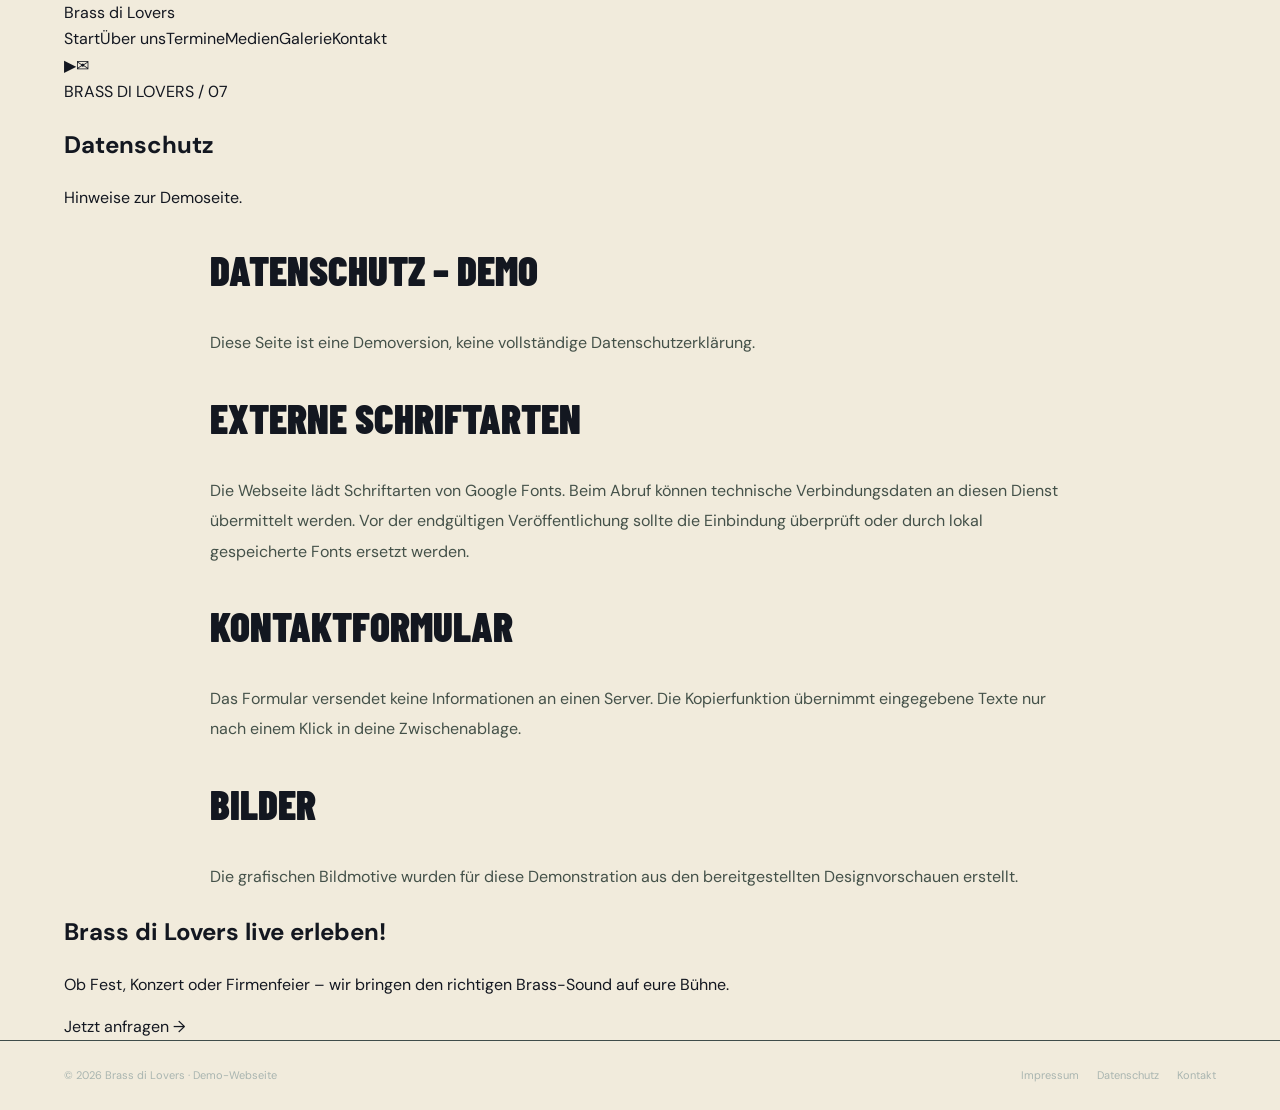
==== commit bbf02f25: "Neues Design" ====
--- a/datenschutz.html
+++ b/datenschutz.html
@@ -1 +1 @@
-<!doctype html><html lang="de"><head><meta charset="utf-8"><meta name="viewport" content="width=device-width, initial-scale=1"><meta name="theme-color" content="#131720"><meta name="description" content="Brass di Lovers – Acht Musiker aus Murau und Murtal, die traditionelle Blechblasinstrumente mit modernen Songs verbinden."><title>Datenschutz | Brass di Lovers</title><link rel="preconnect" href="https://fonts.googleapis.com"><link rel="preconnect" href="https://fonts.gstatic.com" crossorigin><link rel="preconnect" href="https://images.unsplash.com"><link rel="stylesheet" href="assets/style.css"></head><body><header class="header"><div class="header-wrap"><a href="index.html" class="logo" aria-label="Brass di Lovers – Startseite"><span class="logo-icon" aria-hidden="true">B!</span><span><span class="logo-main">BRASS <i>di</i><br>LOVERS</span><span class="logo-sub">Tradition klingt anders.</span></span></a><nav id="main-menu" class="nav" aria-label="Hauptmenü"><a href="index.html" >Start</a><a href="ueber-uns.html" >Band</a><a href="termine.html" >Live</a><a href="medien.html" >Sound</a><a href="galerie.html" >Galerie</a><a href="kontakt.html" >Kontakt</a></nav><a href="kontakt.html" class="nav-cta">Anfragen ↗</a><button type="button" class="menu-toggle" aria-controls="main-menu" aria-expanded="false" aria-label="Menü öffnen">Menü <i aria-hidden="true"></i></button></div></header><section class="subhero"><div class="wrap subhero-inner"><span class="small-label lite">BRASS DI LOVERS / RECHTLICHES</span><h1 class="page-title">DATEN<br><em>Schutz.</em></h1><p>Informationen zur Demo-Webseite und eingebundenen externen Diensten.</p></div></section><main><section class="sub-content"><div class="wrap legal"><span class="small-label">Rechtliches</span><h2>DATENSCHUTZ – DEMO</h2><p>Die folgenden Hinweise sind Platzhalter und keine vollständige Datenschutzerklärung.</p><h2>Externe Bilder und Schriften</h2><p>Die Demo lädt Symbolfotos von Unsplash und Schriftarten über Google Fonts. Dabei werden technische Verbindungsdaten an externe Anbieter übermittelt. Vor einem produktiven Einsatz sind diese Vorgänge zu prüfen und passende Datenschutzhinweise zu ergänzen. Lokales Hosting ist vorzuziehen.</p><h2>Demo-Kontakt</h2><p>Das Kontaktformular verschickt nichts an einen Server. Durch einen Klick auf „Nachrichtentext kopieren“ kann der eingegebene Text lokal in die Zwischenablage übernommen werden.</p><p>Bildmaterial: <a href="https://unsplash.com/license" target="_blank" rel="noopener noreferrer">Unsplash Lizenz</a>.</p></div></section></main><footer class="footer"><div class="wrap footer-top"><span class="small-label lite">BRASS DI LOVERS · MURAU &amp; MURTAL</span><h2>GUTE<br>LAUNE <em>live.</em></h2><a href="kontakt.html" class="btn coral">Kontakt aufnehmen <span>↗</span></a></div><div class="footer-bottom"><div class="wrap"><span>© <span data-year>2026</span> Brass di Lovers · HTML-Design-Demo</span><span><a href="impressum.html">Impressum</a><a href="datenschutz.html">Datenschutz</a><a href="kontakt.html">Kontakt</a></span></div></div></footer><script src="assets/script.js"></script></body></html>+<!doctype html><html lang="de"><head><meta charset="utf-8"><meta name="viewport" content="width=device-width,initial-scale=1"><meta name="theme-color" content="#171719"><meta name="description" content="Brass di Lovers – acht Musiker aus Murau und Murtal, traditionelle Blasmusik trifft moderne Hits."><title>Datenschutz | Brass di Lovers</title><link rel="preconnect" href="https://fonts.googleapis.com"><link rel="preconnect" href="https://fonts.gstatic.com" crossorigin><link rel="stylesheet" href="assets/style.css"></head><body><div class="frame"><header class="site-header"><div class="wrap header-inner"><a class="header-mark" href="index.html" aria-label="Startseite"><span class="mountain-glyph" aria-hidden="true"></span><span>Brass di Lovers</span></a><nav class="main-nav" id="main-menu" aria-label="Hauptnavigation"><a href="index.html">Start</a><a href="ueber-uns.html">Über uns</a><a href="termine.html">Termine</a><a href="medien.html">Medien</a><a href="galerie.html">Galerie</a><a href="kontakt.html">Kontakt</a></nav><div class="socials" aria-label="Weitere Bereiche"><a href="medien.html" aria-label="Medien">▶</a><a href="kontakt.html" aria-label="Kontakt">✉</a></div><button type="button" class="menu-toggle" aria-controls="main-menu" aria-expanded="false" aria-label="Menü öffnen">☰</button></div></header><section class="inner-hero"><div class="wrap"><span class="eyebrow">BRASS DI LOVERS / 07</span><h1>Datenschutz</h1><p>Hinweise zur Demoseite.</p></div></section><main><section class="inner-main"><div class="wrap legal"><h2>Datenschutz – Demo</h2><p>Diese Seite ist eine Demoversion, keine vollständige Datenschutzerklärung.</p><h2>Externe Schriftarten</h2><p>Die Webseite lädt Schriftarten von Google Fonts. Beim Abruf können technische Verbindungsdaten an diesen Dienst übermittelt werden. Vor der endgültigen Veröffentlichung sollte die Einbindung überprüft oder durch lokal gespeicherte Fonts ersetzt werden.</p><h2>Kontaktformular</h2><p>Das Formular versendet keine Informationen an einen Server. Die Kopierfunktion übernimmt eingegebene Texte nur nach einem Klick in deine Zwischenablage.</p><h2>Bilder</h2><p>Die grafischen Bildmotive wurden für diese Demonstration aus den bereitgestellten Designvorschauen erstellt.</p></div></section></main><footer class="footer-scene"><div class="wrap footer-content"><h2>Brass di Lovers live erleben!</h2><p>Ob Fest, Konzert oder Firmenfeier – wir bringen den richtigen Brass-Sound auf eure Bühne.</p><a class="outlined-link" href="kontakt.html">Jetzt anfragen <span aria-hidden="true">→</span></a></div></footer><div class="footer-bottom"><div class="wrap"><span>© <span data-year>2026</span> Brass di Lovers · Demo-Webseite</span><span><a href="impressum.html">Impressum</a><a href="datenschutz.html">Datenschutz</a><a href="kontakt.html">Kontakt</a></span></div></div></div><script src="assets/script.js"></script></body></html>
